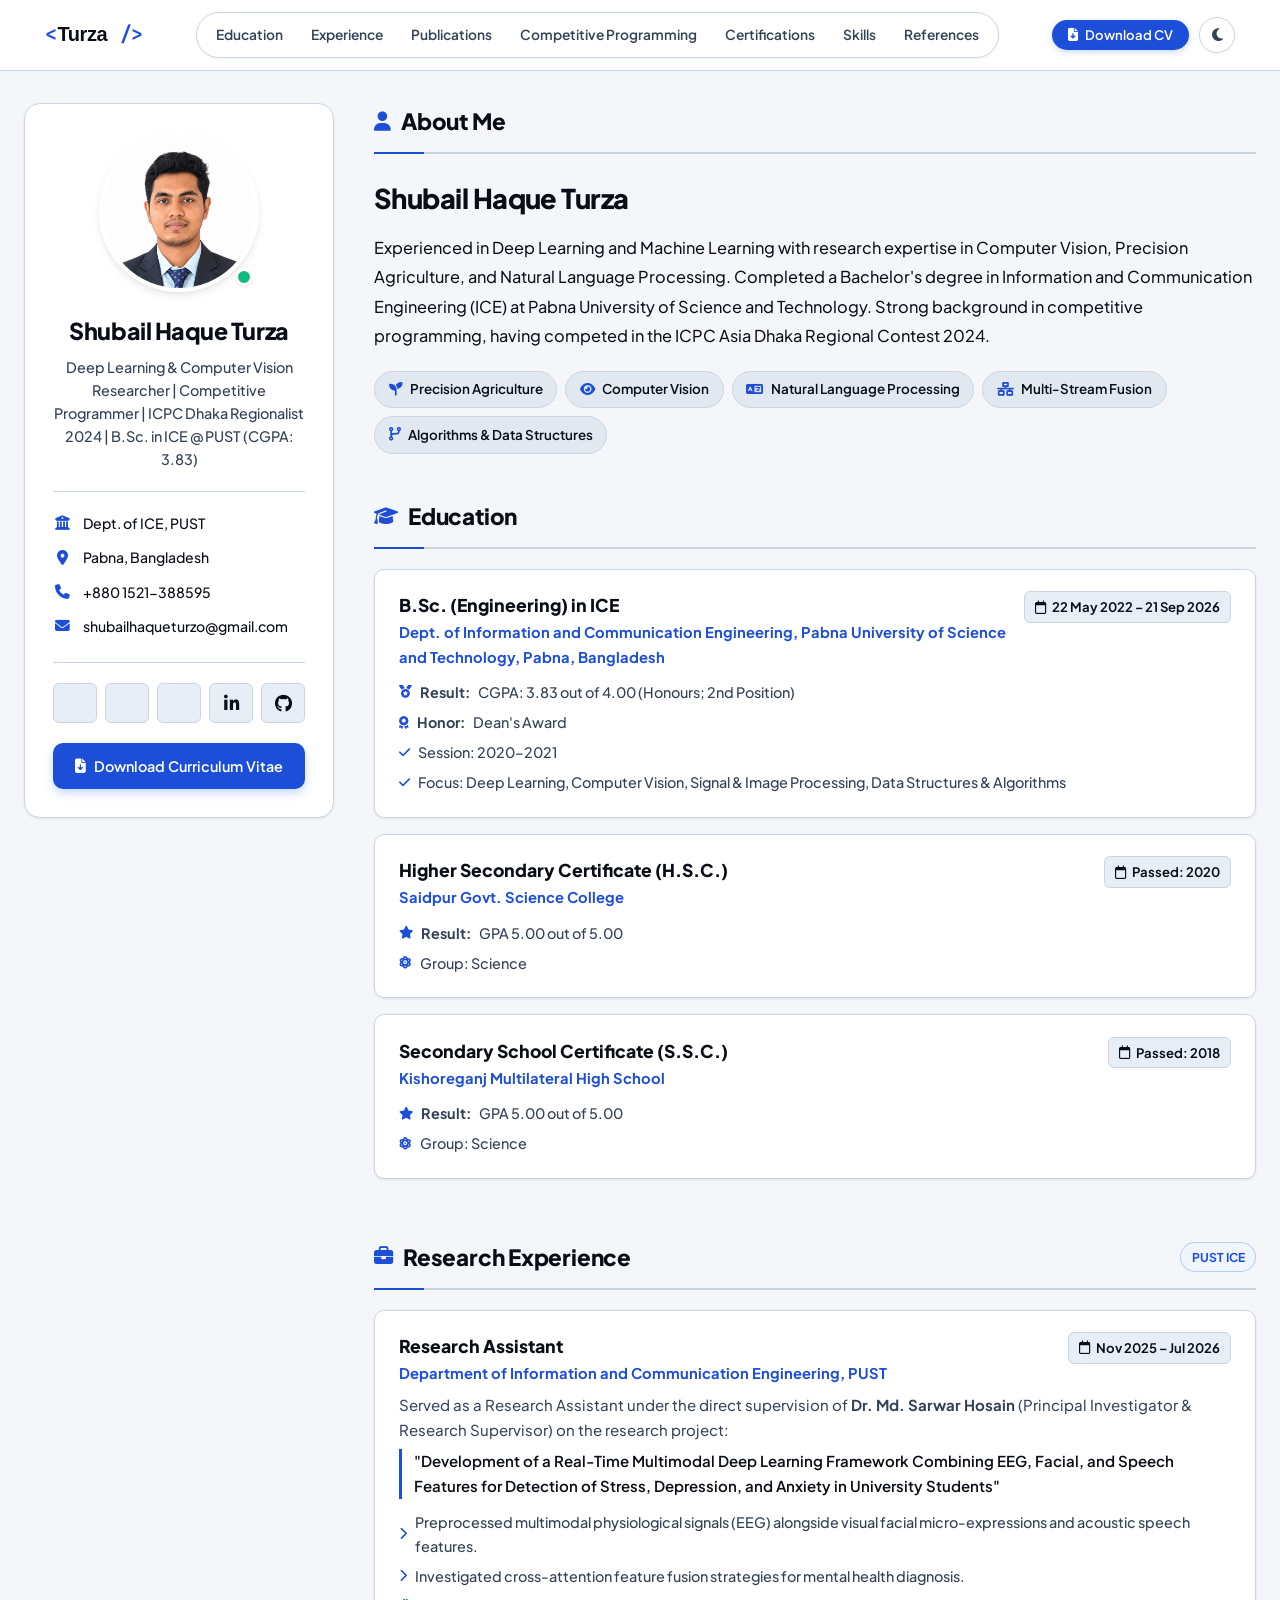
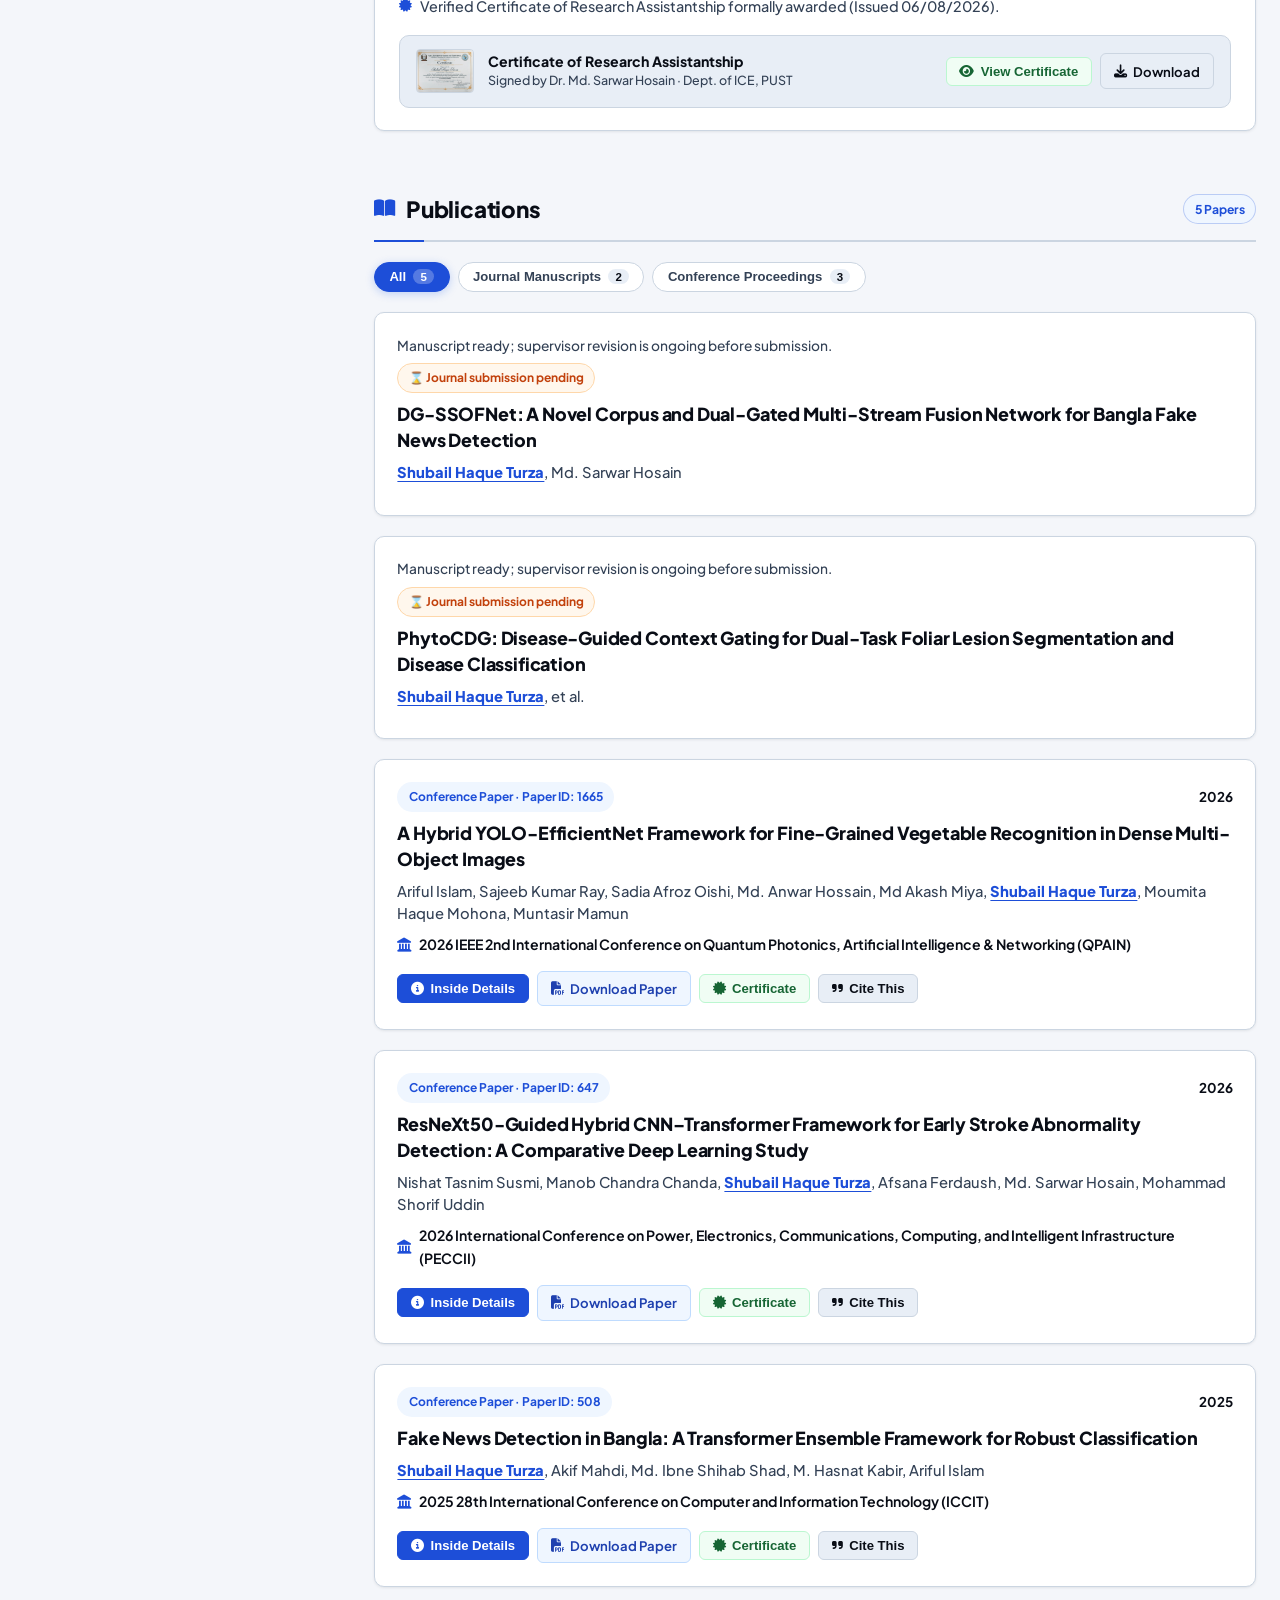
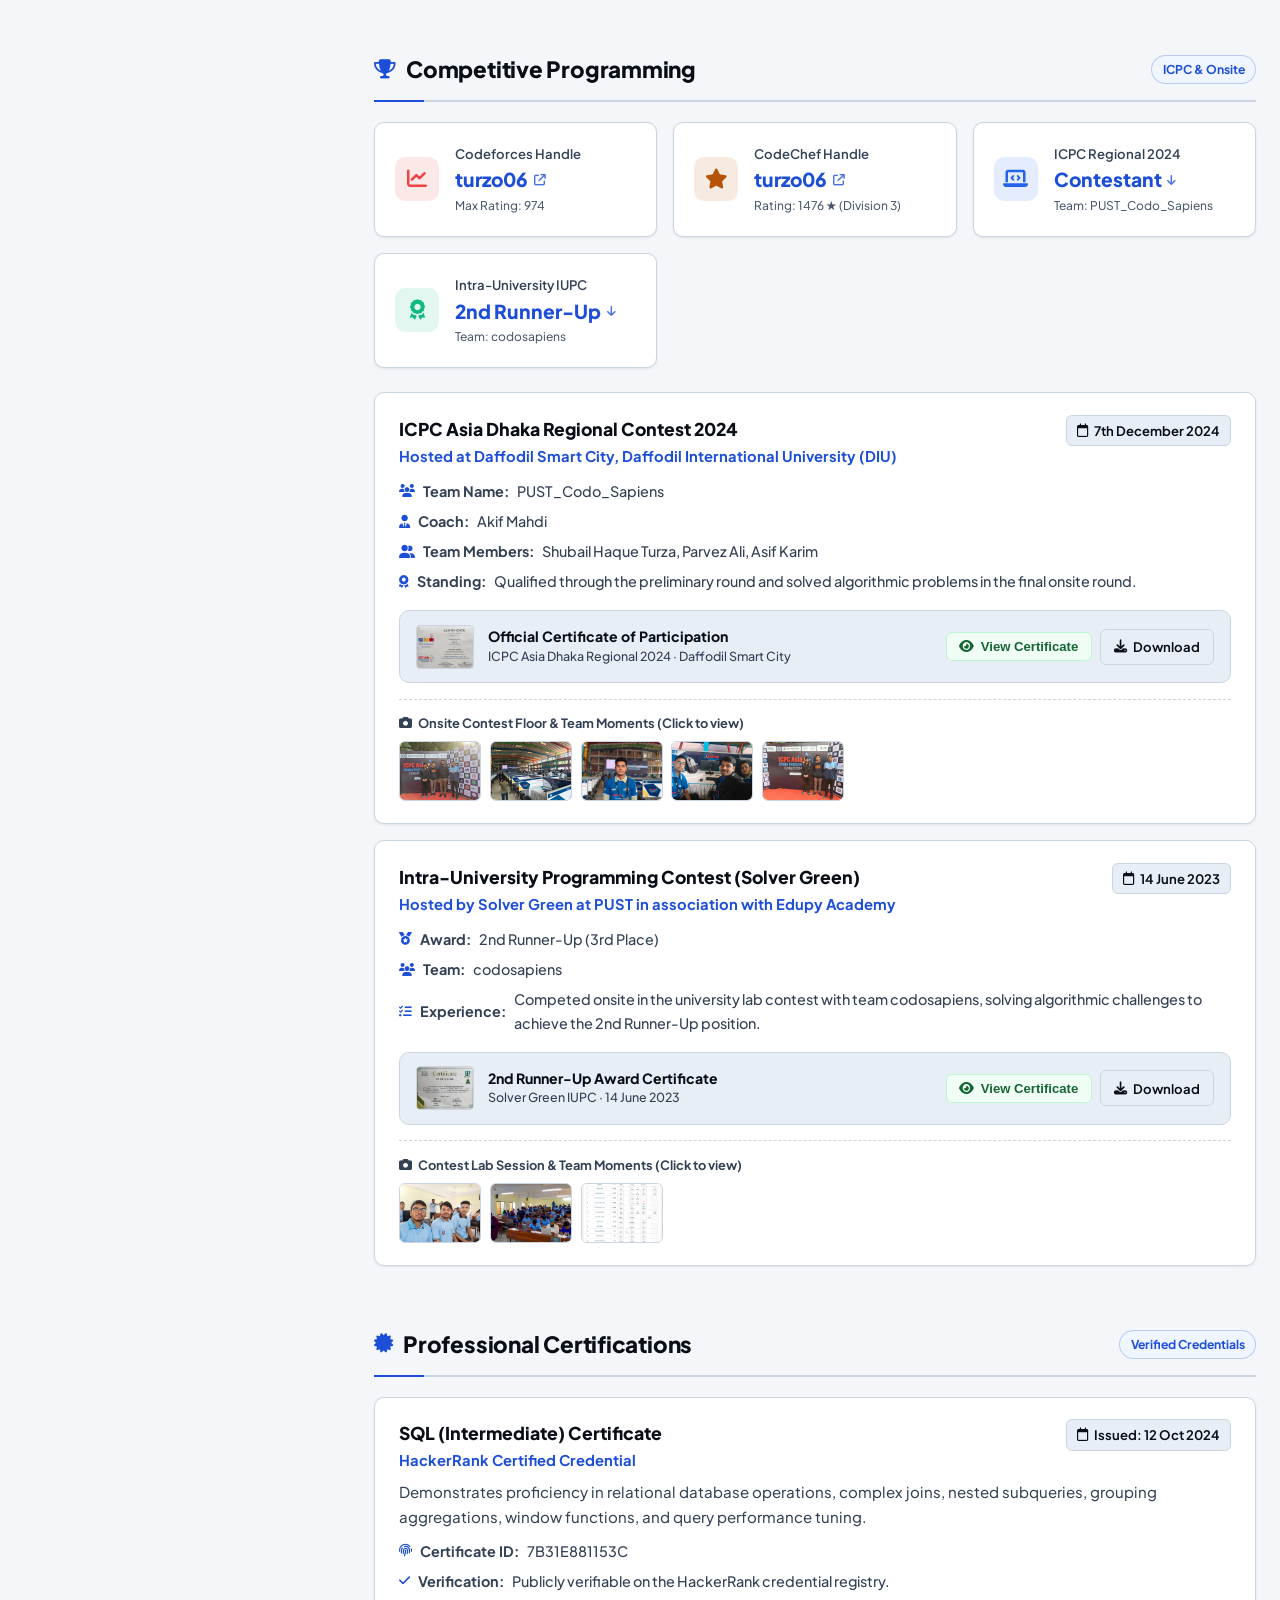
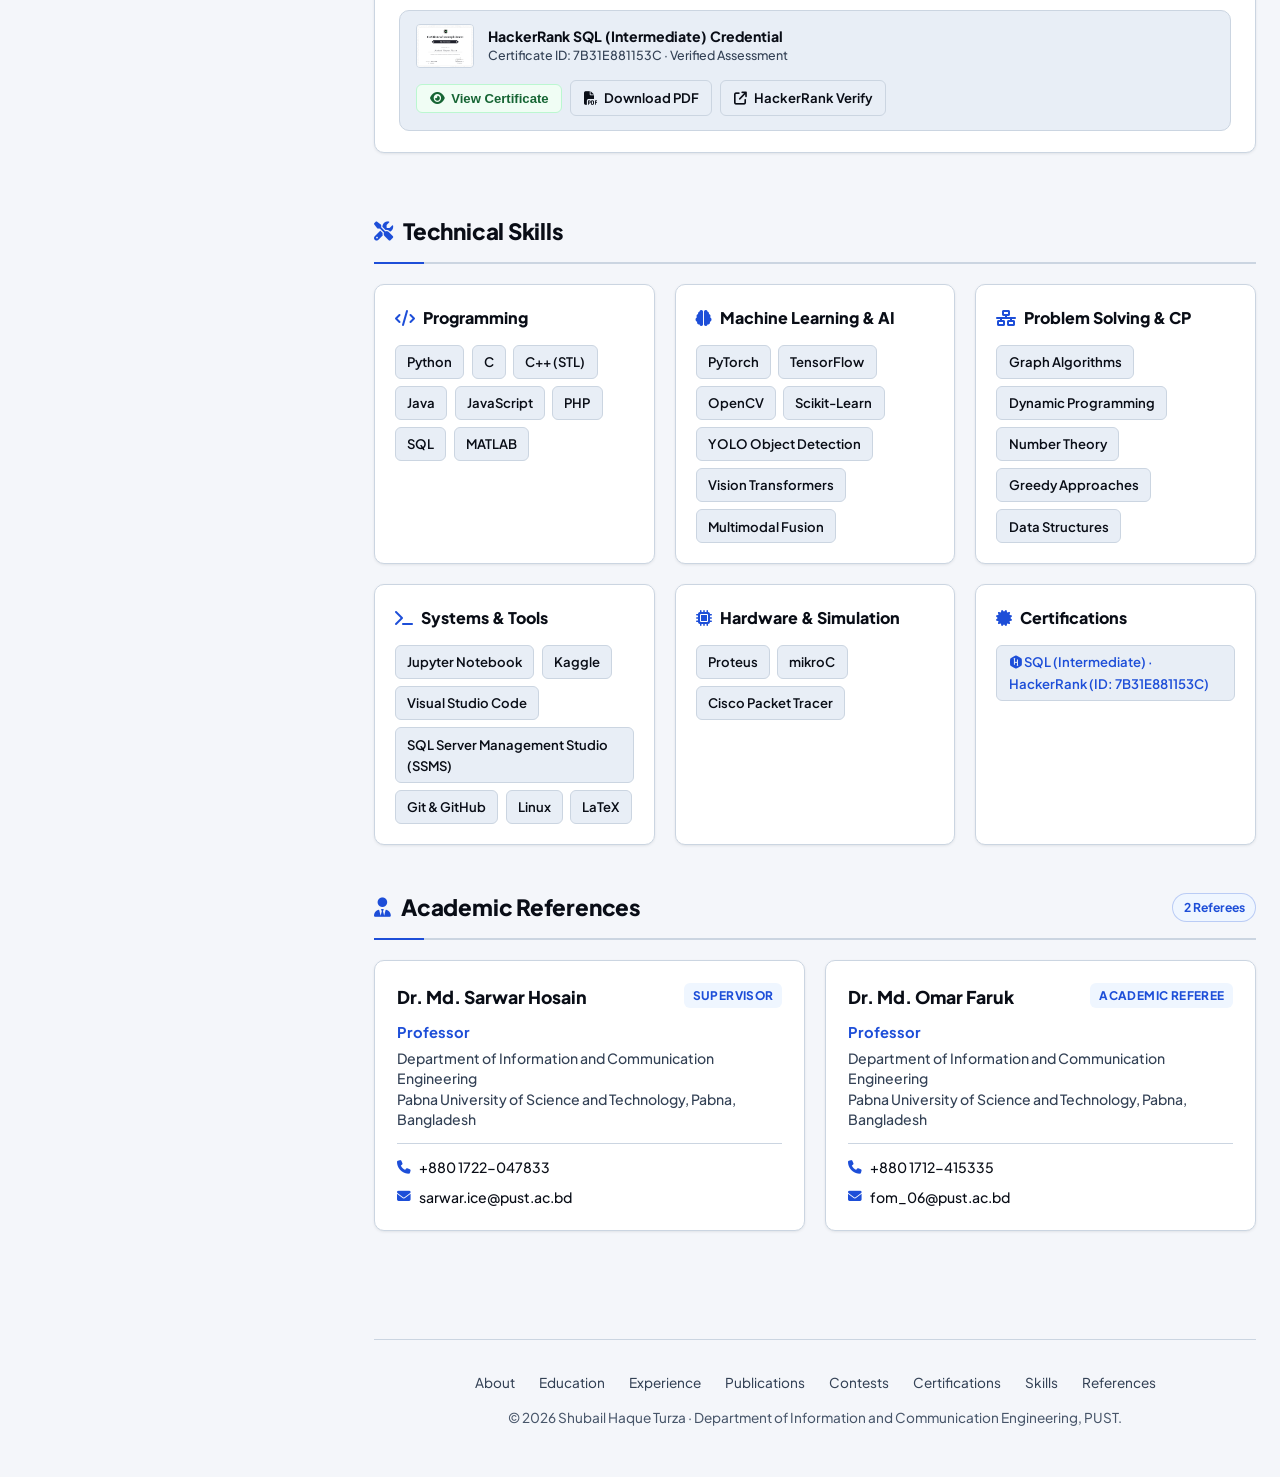
==== index.html @ 5b1ef30d "Rearrange social icons: research first, LinkedIn, GitHub; remove programming and paper plane icons" ====
<!DOCTYPE html>
<html lang="en">
<head>
  <meta charset="UTF-8" />
  <meta name="viewport" content="width=device-width, initial-scale=1.0" />
  <title>Shubail Haque Turza | Academic & Competitive Programming Portfolio</title>
  <meta name="description" content="Academic portfolio and competitive programming profile of Shubail Haque Turza, Undergraduate Researcher at Pabna University of Science and Technology (PUST)." />
  <meta name="author" content="Shubail Haque Turza" />

  <!-- Open Graph -->
  <meta property="og:title" content="Shubail Haque Turza | Academic Portfolio" />
  <meta property="og:description" content="Undergraduate Researcher & Competitive Programmer at Pabna University of Science and Technology (PUST)." />
  <meta property="og:image" content="profile_avatar.png" />
  <meta property="og:type" content="website" />

  <!-- Cache Control -->
  <meta http-equiv="Cache-Control" content="no-cache, no-store, must-revalidate" />
  <meta http-equiv="Pragma" content="no-cache" />
  <meta http-equiv="Expires" content="0" />

  <!-- Icons & Fonts -->
  <link rel="stylesheet" href="https://cdnjs.cloudflare.com/ajax/libs/font-awesome/6.5.2/css/all.min.css" />
  <link rel="stylesheet" href="https://cdn.jsdelivr.net/gh/jpswalsh/academicons@1/css/academicons.min.css" />
  <link rel="stylesheet" href="assets/css/style.css?v=3.2" />
</head>
<body>

  <!-- Top Navigation -->
  <header class="top-nav">
    <div class="top-nav-inner">
      <a href="#about" class="brand-link" aria-label="Shubail Haque Turza">
        <span class="brand-bracket">&lt;</span><span class="brand-name">Turza</span><span class="brand-bracket">&nbsp;/&gt;</span>
      </a>

      <nav class="nav-center">
        <ul class="nav-links" id="nav-links">
          <li><a href="#education" class="nav-link">Education</a></li>
          <li><a href="#experience" class="nav-link">Experience</a></li>
          <li><a href="#publications" class="nav-link">Publications</a></li>
          <li><a href="#contests" class="nav-link">Competitive Programming</a></li>
          <li><a href="#certifications" class="nav-link">Certifications</a></li>
          <li><a href="#skills" class="nav-link">Skills</a></li>
          <li><a href="#references" class="nav-link">References</a></li>
        </ul>
      </nav>

      <div class="nav-actions">
        <a href="CV_Shubail_Haque_Turza.pdf" download="CV_Shubail_Haque_Turza.pdf" target="_blank" class="nav-cv-btn" title="Download CV (PDF)">
          <i class="fa-solid fa-file-arrow-down"></i>
          <span>Download CV</span>
        </a>
        <button class="theme-toggle-btn" id="theme-toggle-btn" aria-label="Toggle Theme">
          <i class="fa-solid fa-moon" id="theme-icon"></i>
        </button>
        <button class="mobile-menu-btn" id="mobile-menu-btn" aria-label="Toggle Menu">
          <i class="fa-solid fa-bars"></i>
        </button>
      </div>
    </div>
  </header>

  <div class="app-container">
    <div class="main-layout">

      <!-- Left Sidebar (Sticky Profile) -->
      <aside class="sidebar">
        <div class="profile-card">
          <div class="avatar-wrapper">
            <img src="profile_avatar.png" alt="Shubail Haque Turza" class="profile-avatar" />
            <span class="status-badge" title="Open to Research Collaborations"></span>
          </div>

          <h1 class="author-name">Shubail Haque Turza</h1>
          <p class="author-bio">
            Deep Learning & Computer Vision Researcher | Competitive Programmer | ICPC Dhaka Regionalist 2024 | B.Sc. in ICE @ PUST (CGPA: 3.83)
          </p>

          <ul class="sidebar-info-list">
            <li class="sidebar-info-item">
              <i class="fa-solid fa-building-columns"></i>
              <span>Dept. of ICE, PUST</span>
            </li>
            <li class="sidebar-info-item">
              <i class="fa-solid fa-location-dot"></i>
              <span>Pabna, Bangladesh</span>
            </li>
            <li class="sidebar-info-item">
              <i class="fa-solid fa-phone"></i>
              <a href="tel:+8801521388595">+880 1521-388595</a>
            </li>
            <li class="sidebar-info-item">
              <i class="fa-solid fa-envelope"></i>
              <a href="mailto:shubailhaqueturzo@gmail.com">shubailhaqueturzo@gmail.com</a>
            </li>
          </ul>

          <!-- Social / Academic Links -->
          <div class="social-links-grid">
            <a href="https://scholar.google.com/citations?user=ymrPZNgAAAAJ&hl=en" target="_blank" rel="noopener noreferrer" class="social-btn" title="Google Scholar" aria-label="Google Scholar">
              <i class="ai ai-google-scholar"></i>
            </a>
            <a href="https://orcid.org/0009-0000-7145-9378" target="_blank" rel="noopener noreferrer" class="social-btn" title="ORCID" aria-label="ORCID">
              <i class="ai ai-orcid"></i>
            </a>
            <a href="https://www.semanticscholar.org/author/Shubail-Haque-Turza/2433143320" target="_blank" rel="noopener noreferrer" class="social-btn" title="Semantic Scholar" aria-label="Semantic Scholar">
              <i class="ai ai-semantic-scholar"></i>
            </a>
            <a href="https://bd.linkedin.com/in/turzo06" target="_blank" rel="noopener noreferrer" class="social-btn" title="LinkedIn" aria-label="LinkedIn">
              <i class="fa-brands fa-linkedin-in"></i>
            </a>
            <a href="https://github.com/turzo06" target="_blank" rel="noopener noreferrer" class="social-btn" title="GitHub" aria-label="GitHub">
              <i class="fa-brands fa-github"></i>
            </a>
          </div>

          <a href="CV_Shubail_Haque_Turza.pdf" download="CV_Shubail_Haque_Turza.pdf" target="_blank" class="cv-download-btn">
            <i class="fa-solid fa-file-arrow-down"></i>
            Download Curriculum Vitae
          </a>
        </div>
      </aside>

      <!-- Right Main Content -->
      <main class="content-area">

        <!-- Biography / About -->
        <section id="about" class="content-section">
          <div class="section-header">
            <h2 class="section-title">
              <i class="fa-solid fa-user"></i> About Me
            </h2>
          </div>

          <div class="about-text">
            <h3 class="about-name">Shubail Haque Turza</h3>
            <p>
              Experienced in Deep Learning and Machine Learning with research expertise in Computer Vision, Precision Agriculture, and Natural Language Processing. Completed a Bachelor's degree in Information and Communication Engineering (ICE) at Pabna University of Science and Technology. Strong background in competitive programming, having competed in the ICPC Asia Dhaka Regional Contest 2024.
            </p>
          </div>

          <div class="interest-tags">
            <span class="interest-tag"><i class="fa-solid fa-seedling"></i> Precision Agriculture</span>
            <span class="interest-tag"><i class="fa-solid fa-eye"></i> Computer Vision</span>
            <span class="interest-tag"><i class="fa-solid fa-language"></i> Natural Language Processing</span>
            <span class="interest-tag"><i class="fa-solid fa-network-wired"></i> Multi-Stream Fusion</span>
            <span class="interest-tag"><i class="fa-solid fa-code-branch"></i> Algorithms & Data Structures</span>
          </div>
        </section>

        <!-- Education -->
        <section id="education" class="content-section">
          <div class="section-header">
            <h2 class="section-title">
              <i class="fa-solid fa-graduation-cap"></i> Education
            </h2>
          </div>

          <div class="timeline-card">
            <div class="timeline-header">
              <div>
                <h3 class="timeline-title">B.Sc. (Engineering) in ICE</h3>
                <div class="timeline-subtitle">Dept. of Information and Communication Engineering, Pabna University of Science and Technology, Pabna, Bangladesh</div>
              </div>
              <span class="timeline-date"><i class="fa-regular fa-calendar"></i> 22 May 2022 – 21 Sep 2026</span>
            </div>
            <ul class="timeline-meta-list">
              <li><i class="fa-solid fa-medal"></i> <strong>Result:</strong> CGPA: 3.83 out of 4.00 (Honours; 2nd Position)</li>
              <li><i class="fa-solid fa-award"></i> <strong>Honor:</strong> Dean's Award</li>
              <li><i class="fa-solid fa-check"></i> Session: 2020–2021</li>
              <li><i class="fa-solid fa-check"></i> Focus: Deep Learning, Computer Vision, Signal & Image Processing, Data Structures & Algorithms</li>
            </ul>
          </div>

          <div class="timeline-card">
            <div class="timeline-header">
              <div>
                <h3 class="timeline-title">Higher Secondary Certificate (H.S.C.)</h3>
                <div class="timeline-subtitle">Saidpur Govt. Science College</div>
              </div>
              <span class="timeline-date"><i class="fa-regular fa-calendar"></i> Passed: 2020</span>
            </div>
            <ul class="timeline-meta-list">
              <li><i class="fa-solid fa-star"></i> <strong>Result:</strong> GPA 5.00 out of 5.00</li>
              <li><i class="fa-solid fa-atom"></i> Group: Science</li>
            </ul>
          </div>

          <div class="timeline-card">
            <div class="timeline-header">
              <div>
                <h3 class="timeline-title">Secondary School Certificate (S.S.C.)</h3>
                <div class="timeline-subtitle">Kishoreganj Multilateral High School</div>
              </div>
              <span class="timeline-date"><i class="fa-regular fa-calendar"></i> Passed: 2018</span>
            </div>
            <ul class="timeline-meta-list">
              <li><i class="fa-solid fa-star"></i> <strong>Result:</strong> GPA 5.00 out of 5.00</li>
              <li><i class="fa-solid fa-atom"></i> Group: Science</li>
            </ul>
          </div>
        </section>

        <!-- Research Experience -->
        <section id="experience" class="content-section">
          <div class="section-header">
            <h2 class="section-title">
              <i class="fa-solid fa-briefcase"></i> Research Experience
            </h2>
            <span class="section-badge">PUST ICE</span>
          </div>

          <div class="timeline-card">
            <div class="timeline-header">
              <div>
                <h3 class="timeline-title">Research Assistant</h3>
                <div class="timeline-subtitle">Department of Information and Communication Engineering, PUST</div>
              </div>
              <span class="timeline-date"><i class="fa-regular fa-calendar"></i> Nov 2025 – Jul 2026</span>
            </div>
            <p class="timeline-desc">
              Served as a Research Assistant under the direct supervision of <strong>Dr. Md. Sarwar Hosain</strong> (Principal Investigator & Research Supervisor) on the research project:
            </p>
            <p style="font-weight: 600; color: var(--text-main); margin-top: 0.4rem; padding-left: 0.75rem; border-left: 3px solid var(--accent);">
              "Development of a Real-Time Multimodal Deep Learning Framework Combining EEG, Facial, and Speech Features for Detection of Stress, Depression, and Anxiety in University Students"
            </p>
            <ul class="timeline-meta-list" style="margin-top: 0.75rem;">
              <li><i class="fa-solid fa-chevron-right"></i> Preprocessed multimodal physiological signals (EEG) alongside visual facial micro-expressions and acoustic speech features.</li>
              <li><i class="fa-solid fa-chevron-right"></i> Investigated cross-attention feature fusion strategies for mental health diagnosis.</li>
              <li><i class="fa-solid fa-certificate"></i> Verified Certificate of Research Assistantship formally awarded (Issued 06/08/2026).</li>
            </ul>

            <!-- Embedded Evidence Card -->
            <div class="card-evidence-box">
              <div class="card-evidence-info">
                <img src="Research Assistant.jpg" alt="Research Assistant Certificate" class="card-evidence-thumb" data-img="Research Assistant.jpg" data-caption="Certificate of Research Assistantship - Awarded by Dr. Md. Sarwar Hosain, Dept. of ICE, PUST (Issued 06/08/2026)" />
                <div>
                  <div class="card-evidence-title">Certificate of Research Assistantship</div>
                  <div class="card-evidence-subtitle">Signed by Dr. Md. Sarwar Hosain · Dept. of ICE, PUST</div>
                </div>
              </div>
              <div class="card-evidence-actions">
                <button class="pub-btn cert-btn" data-img="Research Assistant.jpg" data-caption="Certificate of Research Assistantship - Awarded by Dr. Md. Sarwar Hosain, Dept. of ICE, PUST (Issued 06/08/2026)">
                  <i class="fa-solid fa-eye"></i> View Certificate
                </button>
                <a href="Research Assistant.jpg" download="Research_Assistant_Certificate_PUST.jpg" class="pub-btn">
                  <i class="fa-solid fa-download"></i> Download
                </a>
              </div>
            </div>
          </div>
        </section>

        <!-- Publications -->
        <section id="publications" class="content-section">
          <div class="section-header">
            <h2 class="section-title">
              <i class="fa-solid fa-book-open"></i> Publications
            </h2>
            <span class="section-badge">5 Papers</span>
          </div>

          <!-- Modular Category Filter Tabs -->
          <div class="pub-filter-container">
            <button class="pub-filter-btn active" data-filter="all">
              All <span class="pub-filter-count">5</span>
            </button>
            <button class="pub-filter-btn" data-filter="journal">
              Journal Manuscripts <span class="pub-filter-count">2</span>
            </button>
            <button class="pub-filter-btn" data-filter="conference">
              Conference Proceedings <span class="pub-filter-count">3</span>
            </button>
          </div>

          <!-- Publication 1: Journal Manuscript (DG-SSOFNet) -->
          <div class="pub-card" data-category="journal">
            <div class="pub-status-note">Manuscript ready; supervisor revision is ongoing before submission.</div>
            <div class="pub-top">
              <span class="pub-badge pending-badge">⌛ Journal submission pending</span>
            </div>
            <h3 class="pub-title">
              DG-SSOFNet: A Novel Corpus and Dual-Gated Multi-Stream Fusion Network for Bangla Fake News Detection
            </h3>
            <div class="pub-authors">
              <span class="highlight-author">Shubail Haque Turza</span>, Md. Sarwar Hosain
            </div>
          </div>

          <!-- Publication 2: Journal Manuscript (PhytoCDG) -->
          <div class="pub-card" data-category="journal">
            <div class="pub-status-note">Manuscript ready; supervisor revision is ongoing before submission.</div>
            <div class="pub-top">
              <span class="pub-badge pending-badge">⌛ Journal submission pending</span>
            </div>
            <h3 class="pub-title">
              PhytoCDG: Disease-Guided Context Gating for Dual-Task Foliar Lesion Segmentation and Disease Classification
            </h3>
            <div class="pub-authors">
              <span class="highlight-author">Shubail Haque Turza</span>, et al.
            </div>
          </div>

          <!-- Publication 3: QPAIN 2026 -->
          <div class="pub-card" data-category="conference" data-paper="qpain">
            <div class="pub-top">
              <span class="pub-badge">Conference Paper · Paper ID: 1665</span>
              <span class="pub-year">2026</span>
            </div>
            <h3 class="pub-title">
              A Hybrid YOLO-EfficientNet Framework for Fine-Grained Vegetable Recognition in Dense Multi-Object Images
            </h3>
            <div class="pub-authors">
              Ariful Islam, Sajeeb Kumar Ray, Sadia Afroz Oishi, Md. Anwar Hossain, Md Akash Miya, <span class="highlight-author">Shubail Haque Turza</span>, Moumita Haque Mohona, Muntasir Mamun
            </div>
            <div class="pub-venue">
              <i class="fa-solid fa-landmark"></i>
              2026 IEEE 2nd International Conference on Quantum Photonics, Artificial Intelligence & Networking (QPAIN)
            </div>
            <div class="pub-actions">
              <button class="pub-btn primary btn-open-paper-modal" data-paper="qpain">
                <i class="fa-solid fa-circle-info"></i> Inside Details
              </button>
              <a href="https://doi.org/10.1109/QPAIN69676.2026.11545784" target="_blank" rel="noopener noreferrer" class="pub-btn download-btn">
                <i class="fa-solid fa-file-pdf"></i> Download Paper
              </a>
              <button class="pub-btn cert-btn" data-img="assets/certificates/qpain_certificate.jpeg" data-caption="IEEE QPAIN 2026 Certificate of Presentation - Paper ID: 1665">
                <i class="fa-solid fa-certificate"></i> Certificate
              </button>
              <button class="pub-btn btn-open-paper-modal" data-paper="qpain" data-focus="cite">
                <i class="fa-solid fa-quote-right"></i> Cite This
              </button>
            </div>
          </div>

          <!-- Publication 4: PECCII 2026 -->
          <div class="pub-card" data-category="conference" data-paper="peccii">
            <div class="pub-top">
              <span class="pub-badge">Conference Paper · Paper ID: 647</span>
              <span class="pub-year">2026</span>
            </div>
            <h3 class="pub-title">
              ResNeXt50-Guided Hybrid CNN–Transformer Framework for Early Stroke Abnormality Detection: A Comparative Deep Learning Study
            </h3>
            <div class="pub-authors">
              Nishat Tasnim Susmi, Manob Chandra Chanda, <span class="highlight-author">Shubail Haque Turza</span>, Afsana Ferdaush, Md. Sarwar Hosain, Mohammad Shorif Uddin
            </div>
            <div class="pub-venue">
              <i class="fa-solid fa-landmark"></i>
              2026 International Conference on Power, Electronics, Communications, Computing, and Intelligent Infrastructure (PECCII)
            </div>
            <div class="pub-actions">
              <button class="pub-btn primary btn-open-paper-modal" data-paper="peccii">
                <i class="fa-solid fa-circle-info"></i> Inside Details
              </button>
              <a href="https://doi.org/10.1109/PECCII70991.2026.11661850" target="_blank" rel="noopener noreferrer" class="pub-btn download-btn">
                <i class="fa-solid fa-file-pdf"></i> Download Paper
              </a>
              <button class="pub-btn cert-btn" data-img="assets/certificates/peccii_647_certificate.jpeg" data-caption="PECCII 2026 Certificate of Presentation - Paper ID: 647">
                <i class="fa-solid fa-certificate"></i> Certificate
              </button>
              <button class="pub-btn btn-open-paper-modal" data-paper="peccii" data-focus="cite">
                <i class="fa-solid fa-quote-right"></i> Cite This
              </button>
            </div>
          </div>

          <!-- Publication 5: ICCIT 2025 -->
          <div class="pub-card" data-category="conference" data-paper="iccit">
            <div class="pub-top">
              <span class="pub-badge">Conference Paper · Paper ID: 508</span>
              <span class="pub-year">2025</span>
            </div>
            <h3 class="pub-title">
              Fake News Detection in Bangla: A Transformer Ensemble Framework for Robust Classification
            </h3>
            <div class="pub-authors">
              <span class="highlight-author">Shubail Haque Turza</span>, Akif Mahdi, Md. Ibne Shihab Shad, M. Hasnat Kabir, Ariful Islam
            </div>
            <div class="pub-venue">
              <i class="fa-solid fa-landmark"></i>
              2025 28th International Conference on Computer and Information Technology (ICCIT)
            </div>
            <div class="pub-actions">
              <button class="pub-btn primary btn-open-paper-modal" data-paper="iccit">
                <i class="fa-solid fa-circle-info"></i> Inside Details
              </button>
              <a href="https://doi.org/10.1109/ICCIT68739.2025.11491228" target="_blank" rel="noopener noreferrer" class="pub-btn download-btn">
                <i class="fa-solid fa-file-pdf"></i> Download Paper
              </a>
              <button class="pub-btn cert-btn" data-img="assets/certificates/iccit_508_certificate.png" data-caption="IEEE ICCIT 2025 Certificate of Appreciation - Paper ID: 508">
                <i class="fa-solid fa-certificate"></i> Certificate
              </button>
              <button class="pub-btn btn-open-paper-modal" data-paper="iccit" data-focus="cite">
                <i class="fa-solid fa-quote-right"></i> Cite This
              </button>
            </div>
          </div>
        </section>

        <!-- Competitive Programming -->
        <section id="contests" class="content-section">
          <div class="section-header">
            <h2 class="section-title">
              <i class="fa-solid fa-trophy"></i> Competitive Programming
            </h2>
            <span class="section-badge">ICPC & Onsite</span>
          </div>

          <!-- Stats Grid -->
          <div class="cp-stats-grid">
            <div class="cp-stat-card">
              <div class="cp-stat-icon cf"><i class="fa-solid fa-chart-line"></i></div>
              <div>
                <div class="cp-stat-label">Codeforces Handle</div>
                <div class="cp-stat-value">
                  <a href="https://codeforces.com/profile/turzo06" target="_blank" rel="noopener noreferrer" title="View Codeforces Profile: turzo06">
                    turzo06 <i class="fa-solid fa-arrow-up-right-from-square"></i>
                  </a>
                </div>
                <div class="cp-stat-sub">Max Rating: 974</div>
              </div>
            </div>

            <div class="cp-stat-card">
              <div class="cp-stat-icon cc"><i class="fa-solid fa-star"></i></div>
              <div>
                <div class="cp-stat-label">CodeChef Handle</div>
                <div class="cp-stat-value">
                  <a href="https://www.codechef.com/users/turzo06" target="_blank" rel="noopener noreferrer" title="View CodeChef Profile: turzo06">
                    turzo06 <i class="fa-solid fa-arrow-up-right-from-square"></i>
                  </a>
                </div>
                <div class="cp-stat-sub">Rating: 1476 ★ (Division 3)</div>
              </div>
            </div>

            <div class="cp-stat-card">
              <div class="cp-stat-icon icpc"><i class="fa-solid fa-laptop-code"></i></div>
              <div>
                <div class="cp-stat-label">ICPC Regional 2024</div>
                <div class="cp-stat-value">
                  <a href="#icpc-contest-card" title="View ICPC Regional 2024 Details & Certificate">
                    Contestant <i class="fa-solid fa-arrow-down" style="font-size: 0.72rem;"></i>
                  </a>
                </div>
                <div class="cp-stat-sub">Team: PUST_Codo_Sapiens</div>
              </div>
            </div>

            <div class="cp-stat-card">
              <div class="cp-stat-icon loj"><i class="fa-solid fa-award"></i></div>
              <div>
                <div class="cp-stat-label">Intra-University IUPC</div>
                <div class="cp-stat-value">
                  <a href="#solver-green-card" title="View Solver Green IUPC Details & Certificate">
                    2nd Runner-Up <i class="fa-solid fa-arrow-down" style="font-size: 0.72rem;"></i>
                  </a>
                </div>
                <div class="cp-stat-sub">Team: codosapiens</div>
              </div>
            </div>
          </div>

          <!-- Contest 1: ICPC Regional Card -->
          <div class="timeline-card" id="icpc-contest-card">
            <div class="timeline-header">
              <div>
                <h3 class="timeline-title">ICPC Asia Dhaka Regional Contest 2024</h3>
                <div class="timeline-subtitle">Hosted at Daffodil Smart City, Daffodil International University (DIU)</div>
              </div>
              <span class="timeline-date"><i class="fa-regular fa-calendar"></i> 7th December 2024</span>
            </div>
            <ul class="timeline-meta-list">
              <li><i class="fa-solid fa-users"></i> <strong>Team Name:</strong> PUST_Codo_Sapiens</li>
              <li><i class="fa-solid fa-user-tie"></i> <strong>Coach:</strong> Akif Mahdi</li>
              <li><i class="fa-solid fa-user-group"></i> <strong>Team Members:</strong> Shubail Haque Turza, Parvez Ali, Asif Karim</li>
              <li><i class="fa-solid fa-award"></i> <strong>Standing:</strong> Qualified through the preliminary round and solved algorithmic problems in the final onsite round.</li>
            </ul>

            <!-- In-Card Evidence Box -->
            <div class="card-evidence-box">
              <div class="card-evidence-info">
                <img src="ICPC/photo_2026-10-03_21-26-07.jpg" alt="ICPC Certificate" class="card-evidence-thumb" data-img="ICPC/photo_2026-10-03_21-26-07.jpg" data-caption="Official Certificate of Participation - ICPC Asia Dhaka Regional Contest 2024 (Team: PUST_Codo_Sapiens)" />
                <div>
                  <div class="card-evidence-title">Official Certificate of Participation</div>
                  <div class="card-evidence-subtitle">ICPC Asia Dhaka Regional 2024 · Daffodil Smart City</div>
                </div>
              </div>
              <div class="card-evidence-actions">
                <button class="pub-btn cert-btn" data-img="ICPC/photo_2026-10-03_21-26-07.jpg" data-caption="Official Certificate of Participation - ICPC Asia Dhaka Regional Contest 2024 (Team: PUST_Codo_Sapiens)">
                  <i class="fa-solid fa-eye"></i> View Certificate
                </button>
                <a href="ICPC/photo_2026-10-03_21-26-07.jpg" download="ICPC_2024_Certificate_Turza.jpg" class="pub-btn">
                  <i class="fa-solid fa-download"></i> Download
                </a>
              </div>
            </div>

            <!-- Embedded Photo Strip -->
            <div class="contest-photo-strip-wrap">
              <div class="contest-strip-label"><i class="fa-solid fa-camera"></i> Onsite Contest Floor & Team Moments (Click to view)</div>
              <div class="contest-photo-strip" data-gallery="icpc-moments">
                <img src="ICPC/with Coach Akif Mahdi Sir.jpg" alt="Team with Coach Akif Mahdi" class="contest-strip-thumb" data-img="ICPC/with Coach Akif Mahdi Sir.jpg" data-caption="PUST_Codo_Sapiens with Coach Akif Mahdi at ICPC Asia Dhaka Regional 2024" data-gallery="icpc-moments" />
                <img src="ICPC/Daffodil University Contest.jpg" alt="ICPC Contest Floor" class="contest-strip-thumb" data-img="ICPC/Daffodil University Contest.jpg" data-caption="Contest Arena Floor at Daffodil Smart City, ICPC Asia Dhaka Regional 2024" data-gallery="icpc-moments" />
                <img src="ICPC/photo_2026-10-03_21-26-06.jpg" alt="Contest Floor Portrait" class="contest-strip-thumb" data-img="ICPC/photo_2026-10-03_21-26-06.jpg" data-caption="Shubail Haque Turza at the ICPC Asia Dhaka Regional Contest Arena" data-gallery="icpc-moments" />
                <img src="ICPC/after contest.jpg" alt="Team Workstation" class="contest-strip-thumb" data-img="ICPC/after contest.jpg" data-caption="PUST_Codo_Sapiens at their official workstation booth after solving problems" data-gallery="icpc-moments" />
                <img src="ICPC/photo_2026-10-03_21-25-53.jpg" alt="ICPC Team Backdrop" class="contest-strip-thumb" data-img="ICPC/photo_2026-10-03_21-25-53.jpg" data-caption="PUST_Codo_Sapiens team members standing at the official ICPC 2024 backdrop" data-gallery="icpc-moments" />
              </div>
            </div>
          </div>

          <!-- Contest 2: Solver Green IUPC Card -->
          <div class="timeline-card" id="solver-green-card">
            <div class="timeline-header">
              <div>
                <h3 class="timeline-title">Intra-University Programming Contest (Solver Green)</h3>
                <div class="timeline-subtitle">Hosted by Solver Green at PUST in association with Edupy Academy</div>
              </div>
              <span class="timeline-date"><i class="fa-regular fa-calendar"></i> 14 June 2023</span>
            </div>
            <ul class="timeline-meta-list">
              <li><i class="fa-solid fa-medal"></i> <strong>Award:</strong> 2nd Runner-Up (3rd Place)</li>
              <li><i class="fa-solid fa-users"></i> <strong>Team:</strong> codosapiens</li>
              <li><i class="fa-solid fa-list-check"></i> <strong>Experience:</strong> Competed onsite in the university lab contest with team codosapiens, solving algorithmic challenges to achieve the 2nd Runner-Up position.</li>
            </ul>

            <!-- In-Card Evidence Box -->
            <div class="card-evidence-box">
              <div class="card-evidence-info">
                <img src="Solver Green Contest/Certificate_contest.png" alt="Solver Green Contest Certificate" class="card-evidence-thumb" data-img="Solver Green Contest/Certificate_contest.png" data-caption="2nd Runner-Up Award Certificate - Intra-University Programming Contest by Solver Green & Edupy Academy (Team: codosapiens)" />
                <div>
                  <div class="card-evidence-title">2nd Runner-Up Award Certificate</div>
                  <div class="card-evidence-subtitle">Solver Green IUPC · 14 June 2023</div>
                </div>
              </div>
              <div class="card-evidence-actions">
                <button class="pub-btn cert-btn" data-img="Solver Green Contest/Certificate_contest.png" data-caption="2nd Runner-Up Award Certificate - Intra-University Programming Contest by Solver Green & Edupy Academy (Team: codosapiens)">
                  <i class="fa-solid fa-eye"></i> View Certificate
                </button>
                <a href="Solver Green Contest/Certificate_contest.png" download="Solver_Green_Contest_Certificate.png" class="pub-btn">
                  <i class="fa-solid fa-download"></i> Download
                </a>
              </div>
            </div>

            <!-- Embedded Photo Strip -->
            <div class="contest-photo-strip-wrap">
              <div class="contest-strip-label"><i class="fa-solid fa-camera"></i> Contest Lab Session & Team Moments (Click to view)</div>
              <div class="contest-photo-strip" data-gallery="solver-green-moments">
                <img src="Solver Green Contest/photo_2026-10-03_21-47-18.jpg" alt="Solver Green Contest Lab" class="contest-strip-thumb" data-img="Solver Green Contest/photo_2026-10-03_21-47-18.jpg" data-caption="Team selfie in the lab during the Solver Green Intra-University Contest" data-gallery="solver-green-moments" />
                <img src="Solver Green Contest/photo_2026-10-03_21-47-18 (2).jpg" alt="Contest Workstation" class="contest-strip-thumb" data-img="Solver Green Contest/photo_2026-10-03_21-47-18 (2).jpg" data-caption="Contest lab workstation during the Solver Green IUPC" data-gallery="solver-green-moments" />
                <img src="Solver Green Contest/photo_2026-10-03_21-47-18 (3).jpg" alt="Award Session" class="contest-strip-thumb" data-img="Solver Green Contest/photo_2026-10-03_21-47-18 (3).jpg" data-caption="Contest session and award moment at Solver Green IUPC" data-gallery="solver-green-moments" />
              </div>
            </div>
          </div>
        </section>

        <!-- Professional Certifications -->
        <section id="certifications" class="content-section">
          <div class="section-header">
            <h2 class="section-title">
              <i class="fa-solid fa-certificate"></i> Professional Certifications
            </h2>
            <span class="section-badge">Verified Credentials</span>
          </div>

          <div class="timeline-card">
            <div class="timeline-header">
              <div>
                <h3 class="timeline-title">SQL (Intermediate) Certificate</h3>
                <div class="timeline-subtitle">HackerRank Certified Credential</div>
              </div>
              <span class="timeline-date"><i class="fa-regular fa-calendar"></i> Issued: 12 Oct 2024</span>
            </div>
            <p class="timeline-desc">
              Demonstrates proficiency in relational database operations, complex joins, nested subqueries, grouping aggregations, window functions, and query performance tuning.
            </p>
            <ul class="timeline-meta-list" style="margin-top: 0.6rem;">
              <li><i class="fa-solid fa-fingerprint"></i> <strong>Certificate ID:</strong> 7B31E881153C</li>
              <li><i class="fa-solid fa-check"></i> <strong>Verification:</strong> Publicly verifiable on the HackerRank credential registry.</li>
            </ul>

            <!-- In-Card Evidence Box -->
            <div class="card-evidence-box">
              <div class="card-evidence-info">
                <img src="sql_intermediate_certificate.png" alt="HackerRank SQL Intermediate Certificate" class="card-evidence-thumb" data-img="sql_intermediate_certificate.png" data-caption="HackerRank Certificate of Accomplishment - SQL (Intermediate), Earned on 12 Oct 2024 (Certificate ID: 7B31E881153C)" />
                <div>
                  <div class="card-evidence-title">HackerRank SQL (Intermediate) Credential</div>
                  <div class="card-evidence-subtitle">Certificate ID: 7B31E881153C · Verified Assessment</div>
                </div>
              </div>
              <div class="card-evidence-actions">
                <button class="pub-btn cert-btn" data-img="sql_intermediate_certificate.png" data-caption="HackerRank Certificate of Accomplishment - SQL (Intermediate), Earned on 12 Oct 2024 (Certificate ID: 7B31E881153C)">
                  <i class="fa-solid fa-eye"></i> View Certificate
                </button>
                <a href="assets/certificates/sql_intermediate_certificate.pdf" download="HackerRank_SQL_Intermediate_Certificate.pdf" class="pub-btn">
                  <i class="fa-solid fa-file-pdf"></i> Download PDF
                </a>
                <a href="https://www.hackerrank.com/certificates/7b31e881153c" target="_blank" rel="noopener noreferrer" class="pub-btn">
                  <i class="fa-solid fa-arrow-up-right-from-square"></i> HackerRank Verify
                </a>
              </div>
            </div>
          </div>
        </section>

        <!-- Technical Skills -->
        <section id="skills" class="content-section">
          <div class="section-header">
            <h2 class="section-title">
              <i class="fa-solid fa-screwdriver-wrench"></i> Technical Skills
            </h2>
          </div>

          <div class="skills-container">
            <div class="skills-group">
              <h3 class="skills-group-title"><i class="fa-solid fa-code"></i> Programming</h3>
              <div class="skills-pills">
                <span class="skill-pill">Python</span>
                <span class="skill-pill">C</span>
                <span class="skill-pill">C++ (STL)</span>
                <span class="skill-pill">Java</span>
                <span class="skill-pill">JavaScript</span>
                <span class="skill-pill">PHP</span>
                <span class="skill-pill">SQL</span>
                <span class="skill-pill">MATLAB</span>
              </div>
            </div>

            <div class="skills-group">
              <h3 class="skills-group-title"><i class="fa-solid fa-brain"></i> Machine Learning & AI</h3>
              <div class="skills-pills">
                <span class="skill-pill">PyTorch</span>
                <span class="skill-pill">TensorFlow</span>
                <span class="skill-pill">OpenCV</span>
                <span class="skill-pill">Scikit-Learn</span>
                <span class="skill-pill">YOLO Object Detection</span>
                <span class="skill-pill">Vision Transformers</span>
                <span class="skill-pill">Multimodal Fusion</span>
              </div>
            </div>

            <div class="skills-group">
              <h3 class="skills-group-title"><i class="fa-solid fa-network-wired"></i> Problem Solving & CP</h3>
              <div class="skills-pills">
                <span class="skill-pill">Graph Algorithms</span>
                <span class="skill-pill">Dynamic Programming</span>
                <span class="skill-pill">Number Theory</span>
                <span class="skill-pill">Greedy Approaches</span>
                <span class="skill-pill">Data Structures</span>
              </div>
            </div>

            <div class="skills-group">
              <h3 class="skills-group-title"><i class="fa-solid fa-terminal"></i> Systems & Tools</h3>
              <div class="skills-pills">
                <span class="skill-pill">Jupyter Notebook</span>
                <span class="skill-pill">Kaggle</span>
                <span class="skill-pill">Visual Studio Code</span>
                <span class="skill-pill">SQL Server Management Studio (SSMS)</span>
                <span class="skill-pill">Git & GitHub</span>
                <span class="skill-pill">Linux</span>
                <span class="skill-pill">LaTeX</span>
              </div>
            </div>

            <div class="skills-group">
              <h3 class="skills-group-title"><i class="fa-solid fa-microchip"></i> Hardware & Simulation</h3>
              <div class="skills-pills">
                <span class="skill-pill">Proteus</span>
                <span class="skill-pill">mikroC</span>
                <span class="skill-pill">Cisco Packet Tracer</span>
              </div>
            </div>

            <div class="skills-group">
              <h3 class="skills-group-title"><i class="fa-solid fa-certificate"></i> Certifications</h3>
              <div class="skills-pills">
                <a href="https://www.hackerrank.com/certificates/7b31e881153c" target="_blank" rel="noopener noreferrer" class="skill-pill" style="color: var(--accent); font-weight: 600;">
                  <i class="fa-brands fa-hackerrank"></i> SQL (Intermediate) · HackerRank (ID: 7B31E881153C)
                </a>
              </div>
            </div>
          </div>
        </section>

        <!-- Academic References -->
        <section id="references" class="content-section">
          <div class="section-header">
            <h2 class="section-title">
              <i class="fa-solid fa-user-tie"></i> Academic References
            </h2>
            <span class="section-badge">2 Referees</span>
          </div>

          <div class="references-grid">
            <div class="ref-card">
              <div class="ref-card-header">
                <h3 class="ref-card-name">Dr. Md. Sarwar Hosain</h3>
                <span class="ref-card-badge">Supervisor</span>
              </div>
              <p class="ref-card-role">Professor</p>
              <p class="ref-card-dept">Department of Information and Communication Engineering</p>
              <p class="ref-card-inst">Pabna University of Science and Technology, Pabna, Bangladesh</p>
              <div class="ref-card-contact">
                <a href="tel:+8801722047833"><i class="fa-solid fa-phone"></i> +880 1722-047833</a>
                <a href="mailto:sarwar.ice@pust.ac.bd"><i class="fa-solid fa-envelope"></i> sarwar.ice@pust.ac.bd</a>
              </div>
            </div>

            <div class="ref-card">
              <div class="ref-card-header">
                <h3 class="ref-card-name">Dr. Md. Omar Faruk</h3>
                <span class="ref-card-badge">Academic Referee</span>
              </div>
              <p class="ref-card-role">Professor</p>
              <p class="ref-card-dept">Department of Information and Communication Engineering</p>
              <p class="ref-card-inst">Pabna University of Science and Technology, Pabna, Bangladesh</p>
              <div class="ref-card-contact">
                <a href="tel:+8801712415335"><i class="fa-solid fa-phone"></i> +880 1712-415335</a>
                <a href="mailto:fom_06@pust.ac.bd"><i class="fa-solid fa-envelope"></i> fom_06@pust.ac.bd</a>
              </div>
            </div>
          </div>
        </section>

        <!-- Footer -->
        <footer class="site-footer">
          <div class="footer-links">
            <a href="#about">About</a>
            <a href="#education">Education</a>
            <a href="#experience">Experience</a>
            <a href="#publications">Publications</a>
            <a href="#contests">Contests</a>
            <a href="#certifications">Certifications</a>
            <a href="#skills">Skills</a>
            <a href="#references">References</a>
          </div>
          <p>© 2026 Shubail Haque Turza · Department of Information and Communication Engineering, PUST.</p>
        </footer>

      </main>
    </div>
  </div>

  <!-- Comprehensive Paper Inside Details Modal -->
  <div class="paper-modal" id="paper-detail-modal">
    <div class="paper-modal-box">
      <button class="paper-modal-close" id="paper-modal-close" aria-label="Close details modal">&times;</button>
      
      <!-- Content for ICCIT Paper (Fake News) -->
      <div class="paper-modal-content-item" id="modal-content-iccit" style="display: none;">
        <span class="paper-modal-badge">Conference Paper · Paper ID: 508</span>
        <h2 class="paper-modal-title">Fake News Detection in Bangla: A Transformer Ensemble Framework for Robust Classification</h2>
        <div class="paper-modal-authors"><strong>Authors:</strong> <span class="highlight-author">Shubail Haque Turza</span>, Akif Mahdi, Md. Ibne Shihab Shad, M. Hasnat Kabir, Ariful Islam</div>
        <div class="paper-modal-venue"><i class="fa-solid fa-landmark"></i> 2025 28th International Conference on Computer and Information Technology (ICCIT) · Cox's Bazar</div>
        
        <div class="paper-modal-sec-title">Abstract & Methodology</div>
        <div class="paper-modal-abstract">
          Bangla news media faces substantial challenges from unverified social claims and machine-generated misinformation. This study develops a robust transformer ensemble framework tailored for low-resource Bengali syntax. We fine-tuned three language-specific pre-trained encoders (BangorBERT, BanglaBERT, and multilingual BERT) across benchmark Bengali news corpora. A soft-voting probability aggregation scheme unifies token representations. This approach resolves single-model classification errors on contested political and social headlines.
        </div>

        <div class="paper-modal-sec-title">Research Materials & Presentation Files</div>
        <div class="modal-materials-grid">
          <div class="material-card">
            <div>
              <div class="material-card-header"><i class="fa-solid fa-certificate" style="color: #10b981;"></i> Presentation Certificate</div>
              <div class="material-card-desc">Certificate of Appreciation awarded for on-site paper presentation at the 28th IEEE ICCIT 2025, Long Beach Hotel, Cox's Bazar.</div>
            </div>
            <div class="material-card-thumb-wrap" data-img="assets/certificates/iccit_508_certificate.png" data-caption="IEEE ICCIT 2025 Certificate of Appreciation - Paper ID: 508">
              <img src="assets/certificates/iccit_508_certificate.png" alt="ICCIT Certificate Preview" class="material-card-thumb" />
            </div>
            <div style="display: flex; gap: 0.5rem;">
              <button class="pub-btn cert-btn" style="flex: 1;" data-img="assets/certificates/iccit_508_certificate.png" data-caption="IEEE ICCIT 2025 Certificate of Appreciation - Paper ID: 508">
                <i class="fa-solid fa-eye"></i> View
              </button>
              <a href="assets/certificates/iccit_508_certificate.pdf" download="IEEE_ICCIT_508_Certificate.pdf" class="pub-btn" style="flex: 1; text-align: center; justify-content: center;">
                <i class="fa-solid fa-download"></i> PDF
              </a>
            </div>
          </div>

          <div class="material-card">
            <div>
              <div class="material-card-header"><i class="fa-solid fa-file-pdf" style="color: #2563eb;"></i> Paper Document & Official DOI</div>
              <div class="material-card-desc">Published in IEEE ICCIT 2025 proceedings with registered DOI (10.1109/ICCIT68739.2025.11491228). Access official IEEE full text or monograph.</div>
            </div>
            <div style="padding: 1rem 0.75rem; text-align: center; background: var(--bg-card); border-radius: var(--radius-sm); border: 1px solid var(--border-color);">
              <i class="fa-solid fa-file-pdf" style="font-size: 2rem; color: #ef4444; margin-bottom: 0.35rem; display: block;"></i>
              <span style="font-size: 0.78rem; font-weight: 600; color: var(--text-main);">DOI: 10.1109/ICCIT68739.2025.11491228</span>
            </div>
            <div style="display: flex; flex-direction: column; gap: 0.45rem;">
              <a href="https://doi.org/10.1109/ICCIT68739.2025.11491228" target="_blank" rel="noopener noreferrer" class="pub-btn download-btn" style="text-align: center; justify-content: center;">
                <i class="fa-solid fa-arrow-up-right-from-square"></i> Open via DOI (IEEE Xplore)
              </a>
              <a href="https://ieeexplore.ieee.org/iel8/11489965/11490092/11491228.pdf" target="_blank" rel="noopener noreferrer" class="pub-btn" style="text-align: center; justify-content: center;">
                <i class="fa-solid fa-file-pdf"></i> Direct IEEE PDF Link
              </a>
              <a href="assets/papers/Bangla_Fake_News_DG_SSOFNet_Thesis.pdf" download="Bangla_Fake_News_Turza_Monograph.pdf" class="pub-btn" style="text-align: center; justify-content: center;">
                <i class="fa-solid fa-download"></i> Download Full Monograph (70p)
              </a>
            </div>
          </div>

          <div class="material-card">
            <div>
              <div class="material-card-header"><i class="fa-solid fa-file-powerpoint" style="color: #ea580c;"></i> Defense & Conference Slides</div>
              <div class="material-card-desc">Official presentation slide deck used during the conference dissemination and defense session. Open directly in Google Slides or download PPTX.</div>
            </div>
            <div style="padding: 1.25rem 1rem; text-align: center; background: var(--bg-card); border-radius: var(--radius-sm); border: 1px solid var(--border-color);">
              <i class="fa-solid fa-file-powerpoint" style="font-size: 2.25rem; color: #ea580c; margin-bottom: 0.35rem; display: block;"></i>
              <span style="font-size: 0.78rem; font-weight: 600; color: var(--text-muted);">Presentation Deck (Google Slides & PPTX)</span>
            </div>
            <div style="display: flex; gap: 0.5rem; flex-direction: column;">
              <a href="https://docs.google.com/presentation/d/1xhMFJbwvKw9Oj2ogbqO4HvBmAiexXAHa/edit?usp=drivesdk&ouid=117110952110583969542&rtpof=true&sd=true" target="_blank" rel="noopener noreferrer" class="pub-btn slides-btn" style="text-align: center; justify-content: center;" title="Open in Google Slides">
                <i class="fa-solid fa-chalkboard-user"></i> Open Google Slides
              </a>
              <a href="assets/presentations/508_Presentation.pptx" download="ICCIT_508_Presentation_Turza.pptx" class="pub-btn" style="text-align: center; justify-content: center;" title="Download PPTX File">
                <i class="fa-solid fa-download"></i> Download Slides (PPTX)
              </a>
            </div>
          </div>
        </div>

        <div class="paper-modal-sec-title">Academic Citation</div>
        <div class="bibtex-block show" style="margin-top: 0.5rem;">
          <button class="copy-bib-btn"><i class="fa-regular fa-copy"></i> Copy</button>
          <pre>@inproceedings{turza2025fakenews,
  title={Fake News Detection in Bangla: A Transformer Ensemble Framework for Robust Classification},
  author={Turza, Shubail Haque and Mahdi, Akif and Shad, Md. Ibne Shihab and Kabir, M. Hasnat and Islam, Ariful},
  booktitle={2025 28th International Conference on Computer and Information Technology (ICCIT)},
  year={2025},
  organization={IEEE},
  doi={10.1109/ICCIT68739.2025.11491228}
}</pre>
        </div>
      </div>

      <!-- Content for PECCII Paper (Stroke Detection) -->
      <div class="paper-modal-content-item" id="modal-content-peccii" style="display: none;">
        <span class="paper-modal-badge">Conference Paper · Paper ID: 647</span>
        <h2 class="paper-modal-title">ResNeXt50-Guided Hybrid CNN–Transformer Framework for Early Stroke Abnormality Detection: A Comparative Deep Learning Study</h2>
        <div class="paper-modal-authors"><strong>Authors:</strong> Nishat Tasnim Susmi, Manob Chandra Chanda, <span class="highlight-author">Shubail Haque Turza</span>, Afsana Ferdaush, Md. Sarwar Hosain, Mohammad Shorif Uddin</div>
        <div class="paper-modal-venue"><i class="fa-solid fa-landmark"></i> 2026 International Conference on Power, Electronics, Communications, Computing, and Intelligent Infrastructure (PECCII)</div>

        <div class="paper-modal-sec-title">Abstract & Methodology</div>
        <div class="paper-modal-abstract">
          Accurate discrimination between ischemic infarctions and hemorrhagic strokes inside emergency triage windows requires fine-grained lesion localization. This research couples deep aggregated residual transformations from ResNeXt50 with Vision Transformer self-attention modules. Grouped convolutions capture high-frequency textural boundaries, while self-attention heads model inter-hemispheric symmetry shifts. The hybrid structure demonstrates superior sensitivity on low-contrast brain scans compared to standalone CNN baselines.
        </div>

        <div class="paper-modal-sec-title">Research Materials & Presentation Files</div>
        <div class="modal-materials-grid">
          <div class="material-card">
            <div>
              <div class="material-card-header"><i class="fa-solid fa-certificate" style="color: #10b981;"></i> Presentation Certificate</div>
              <div class="material-card-desc">Certificate of Presentation awarded to Shubail Haque Turza for presenting paper ID 647 at PECCII 2026, PUST.</div>
            </div>
            <div class="material-card-thumb-wrap" data-img="assets/certificates/peccii_647_certificate.jpeg" data-caption="PECCII 2026 Certificate of Presentation - Paper ID: 647">
              <img src="assets/certificates/peccii_647_certificate.jpeg" alt="PECCII Certificate Preview" class="material-card-thumb" />
            </div>
            <div style="display: flex; gap: 0.5rem;">
              <button class="pub-btn cert-btn" style="flex: 1;" data-img="assets/certificates/peccii_647_certificate.jpeg" data-caption="PECCII 2026 Certificate of Presentation - Paper ID: 647">
                <i class="fa-solid fa-eye"></i> View
              </button>
              <a href="assets/certificates/peccii_647_certificate.jpeg" download="PECCII_Paper_647_Presentation_Certificate.jpeg" class="pub-btn" style="flex: 1; text-align: center; justify-content: center;">
                <i class="fa-solid fa-download"></i> Download
              </a>
            </div>
          </div>

          <div class="material-card">
            <div>
              <div class="material-card-header"><i class="fa-solid fa-file-pdf" style="color: #2563eb;"></i> Paper Document & Official DOI</div>
              <div class="material-card-desc">Published in IEEE PECCII 2026 proceedings with verified DOI (10.1109/PECCII70991.2026.11661850). Available on IEEE Xplore.</div>
            </div>
            <div style="padding: 1rem 0.75rem; text-align: center; background: var(--bg-card); border-radius: var(--radius-sm); border: 1px solid var(--border-color);">
              <i class="fa-solid fa-file-pdf" style="font-size: 2rem; color: #ef4444; margin-bottom: 0.35rem; display: block;"></i>
              <span style="font-size: 0.78rem; font-weight: 600; color: var(--text-main);">DOI: 10.1109/PECCII70991.2026.11661850</span>
            </div>
            <div style="display: flex; flex-direction: column; gap: 0.45rem;">
              <a href="https://doi.org/10.1109/PECCII70991.2026.11661850" target="_blank" rel="noopener noreferrer" class="pub-btn download-btn" style="text-align: center; justify-content: center;">
                <i class="fa-solid fa-arrow-up-right-from-square"></i> Open via DOI (IEEE Xplore)
              </a>
              <a href="https://ieeexplore.ieee.org/iel8/11661727/11661798/11661850.pdf" target="_blank" rel="noopener noreferrer" class="pub-btn" style="text-align: center; justify-content: center;">
                <i class="fa-solid fa-file-pdf"></i> Direct IEEE PDF Link
              </a>
            </div>
          </div>

          <div class="material-card disabled-material" title="Presentation slides not publicly available for this paper">
            <div>
              <div class="material-card-header">
                <i class="fa-solid fa-file-powerpoint" style="color: var(--text-muted);"></i> Presentation Slides
                <span class="unavailable-pill"><i class="fa-solid fa-ban"></i> Unavailable</span>
              </div>
              <div class="material-card-desc">Slide deck is not publicly archived or distributed for this presentation.</div>
            </div>
            <div style="padding: 1.25rem 1rem; text-align: center; background: var(--bg-card); border-radius: var(--radius-sm); border: 1px dashed var(--border-color);">
              <i class="fa-solid fa-file-powerpoint" style="font-size: 2.25rem; color: var(--text-muted); opacity: 0.5; margin-bottom: 0.35rem; display: block;"></i>
              <span style="font-size: 0.78rem; font-weight: 600; color: var(--text-muted);">Slides Not Available</span>
            </div>
            <button class="pub-btn disabled-btn" disabled title="Presentation slides not publicly available for this paper" style="justify-content: center; text-align: center;">
              <i class="fa-solid fa-ban"></i> Slides Unavailable
            </button>
          </div>

          <div class="material-card">
            <div>
              <div class="material-card-header"><i class="fa-solid fa-graduation-cap" style="color: #2563eb;"></i> Indexing & Metadata</div>
              <div class="material-card-desc">Tracked on Google Scholar and Semantic Scholar with complete citation metrics and co-author index.</div>
            </div>
            <div style="padding: 1.25rem 1rem; text-align: center; background: var(--bg-card); border-radius: var(--radius-sm); border: 1px solid var(--border-color);">
              <i class="ai ai-semantic-scholar" style="font-size: 2.25rem; color: #2563eb; margin-bottom: 0.35rem; display: block;"></i>
              <span style="font-size: 0.78rem; font-weight: 600; color: var(--text-muted);">Indexed in Scientific Registries</span>
            </div>
            <div style="display: flex; gap: 0.5rem;">
              <a href="https://scholar.google.com/citations?user=ymrPZNgAAAAJ&hl=en" target="_blank" rel="noopener noreferrer" class="pub-btn" style="flex: 1; text-align: center; justify-content: center;">
                <i class="fa-solid fa-graduation-cap"></i> Scholar
              </a>
              <a href="https://www.semanticscholar.org/paper/ff7d4d17b2ba3eb47e7fc5b87accf69b038725fd" target="_blank" rel="noopener noreferrer" class="pub-btn" style="flex: 1; text-align: center; justify-content: center;">
                <i class="ai ai-semantic-scholar"></i> Semantic
              </a>
            </div>
          </div>
        </div>

        <div class="paper-modal-sec-title">Academic Citation</div>
        <div class="bibtex-block show" style="margin-top: 0.5rem;">
          <button class="copy-bib-btn"><i class="fa-regular fa-copy"></i> Copy</button>
          <pre>@inproceedings{turza2026resnext50,
  title={ResNeXt50-Guided Hybrid CNN-Transformer Framework for Early Stroke Abnormality Detection: A Comparative Deep Learning Study},
  author={Susmi, Nishat Tasnim and Chanda, Manob Chandra and Turza, Shubail Haque and Ferdaush, Afsana and Hosain, Md. Sarwar and Uddin, Mohammad Shorif},
  booktitle={2026 International Conference on Power, Electronics, Communications, Computing, and Intelligent Infrastructure (PECCII)},
  year={2026},
  organization={IEEE},
  doi={10.1109/PECCII70991.2026.11661850}
}</pre>
        </div>
      </div>

      <!-- Content for QPAIN Paper (Vegetable Recognition) -->
      <div class="paper-modal-content-item" id="modal-content-qpain" style="display: none;">
        <span class="paper-modal-badge">Conference Paper · Paper ID: 1665</span>
        <h2 class="paper-modal-title">A Hybrid YOLO-EfficientNet Framework for Fine-Grained Vegetable Recognition in Dense Multi-Object Images</h2>
        <div class="paper-modal-authors"><strong>Authors:</strong> Ariful Islam, Sajeeb Kumar Ray, Sadia Afroz Oishi, Md. Anwar Hossain, Md Akash Miya, <span class="highlight-author">Shubail Haque Turza</span>, Moumita Haque Mohona, Muntasir Mamun</div>
        <div class="paper-modal-venue"><i class="fa-solid fa-landmark"></i> 2026 IEEE 2nd International Conference on Quantum Photonics, Artificial Intelligence & Networking (QPAIN)</div>

        <div class="paper-modal-sec-title">Abstract & Methodology</div>
        <div class="paper-modal-abstract">
          Automated produce classification in unstructured retail and harvest environments contends with severe occlusion, illumination swings, and fine intra-class visual similarities. This paper implements a two-stage hybrid framework combining single-stage YOLO bounding box detectors with compound scaled EfficientNet feature backbones. By decoupling rough object localization from granular multi-class categorization, the network achieves robust mean average precision even in heavily stacked scenes.
        </div>

        <div class="paper-modal-sec-title">Research Materials & Presentation Files</div>
        <div class="modal-materials-grid">
          <div class="material-card">
            <div>
              <div class="material-card-header"><i class="fa-solid fa-certificate" style="color: #10b981;"></i> Presentation Certificate</div>
              <div class="material-card-desc">Certificate of Presentation awarded for paper ID 1665 at 2026 IEEE 2nd QPAIN, CUET, Chattogram.</div>
            </div>
            <div class="material-card-thumb-wrap" data-img="assets/certificates/qpain_certificate.jpeg" data-caption="IEEE QPAIN 2026 Certificate of Presentation - Paper ID: 1665">
              <img src="assets/certificates/qpain_certificate.jpeg" alt="QPAIN Certificate Preview" class="material-card-thumb" />
            </div>
            <div style="display: flex; gap: 0.5rem;">
              <button class="pub-btn cert-btn" style="flex: 1;" data-img="assets/certificates/qpain_certificate.jpeg" data-caption="IEEE QPAIN 2026 Certificate of Presentation - Paper ID: 1665">
                <i class="fa-solid fa-eye"></i> View
              </button>
              <a href="assets/certificates/qpain_certificate.jpeg" download="IEEE_QPAIN_1665_Certificate.jpeg" class="pub-btn" style="flex: 1; text-align: center; justify-content: center;">
                <i class="fa-solid fa-download"></i> Download
              </a>
            </div>
          </div>

          <div class="material-card">
            <div>
              <div class="material-card-header"><i class="fa-solid fa-file-pdf" style="color: #2563eb;"></i> Paper Document & Official DOI</div>
              <div class="material-card-desc">Published in IEEE QPAIN 2026 proceedings with verified DOI (10.1109/QPAIN69676.2026.11545784). Available on IEEE Xplore.</div>
            </div>
            <div style="padding: 1rem 0.75rem; text-align: center; background: var(--bg-card); border-radius: var(--radius-sm); border: 1px solid var(--border-color);">
              <i class="fa-solid fa-file-pdf" style="font-size: 2rem; color: #ef4444; margin-bottom: 0.35rem; display: block;"></i>
              <span style="font-size: 0.78rem; font-weight: 600; color: var(--text-main);">DOI: 10.1109/QPAIN69676.2026.11545784</span>
            </div>
            <div style="display: flex; flex-direction: column; gap: 0.45rem;">
              <a href="https://doi.org/10.1109/QPAIN69676.2026.11545784" target="_blank" rel="noopener noreferrer" class="pub-btn download-btn" style="text-align: center; justify-content: center;">
                <i class="fa-solid fa-arrow-up-right-from-square"></i> Open via DOI (IEEE Xplore)
              </a>
              <a href="https://ieeexplore.ieee.org/iel8/11544160/11545514/11545784.pdf" target="_blank" rel="noopener noreferrer" class="pub-btn" style="text-align: center; justify-content: center;">
                <i class="fa-solid fa-file-pdf"></i> Direct IEEE PDF Link
              </a>
            </div>
          </div>

          <div class="material-card disabled-material" title="Presentation slides not publicly available for this paper">
            <div>
              <div class="material-card-header">
                <i class="fa-solid fa-file-powerpoint" style="color: var(--text-muted);"></i> Presentation Slides
                <span class="unavailable-pill"><i class="fa-solid fa-ban"></i> Unavailable</span>
              </div>
              <div class="material-card-desc">Slide deck is not publicly archived or distributed for this presentation.</div>
            </div>
            <div style="padding: 1.25rem 1rem; text-align: center; background: var(--bg-card); border-radius: var(--radius-sm); border: 1px dashed var(--border-color);">
              <i class="fa-solid fa-file-powerpoint" style="font-size: 2.25rem; color: var(--text-muted); opacity: 0.5; margin-bottom: 0.35rem; display: block;"></i>
              <span style="font-size: 0.78rem; font-weight: 600; color: var(--text-muted);">Slides Not Available</span>
            </div>
            <button class="pub-btn disabled-btn" disabled title="Presentation slides not publicly available for this paper" style="justify-content: center; text-align: center;">
              <i class="fa-solid fa-ban"></i> Slides Unavailable
            </button>
          </div>

          <div class="material-card">
            <div>
              <div class="material-card-header"><i class="fa-solid fa-arrow-up-right-from-square" style="color: #2563eb;"></i> IEEE & ORCID Registry</div>
              <div class="material-card-desc">Published in IEEE Xplore proceedings with unique ORCID attribution.</div>
            </div>
            <div style="padding: 1.25rem 1rem; text-align: center; background: var(--bg-card); border-radius: var(--radius-sm); border: 1px solid var(--border-color);">
              <i class="ai ai-orcid" style="font-size: 2.25rem; color: #a6ce39; margin-bottom: 0.35rem; display: block;"></i>
              <span style="font-size: 0.78rem; font-weight: 600; color: var(--text-muted);">Verified Author Attribution</span>
            </div>
            <a href="https://orcid.org/0009-0000-7145-9378" target="_blank" rel="noopener noreferrer" class="pub-btn" style="text-align: center; justify-content: center;">
              <i class="fa-solid fa-arrow-up-right-from-square"></i> Open ORCID Profile
            </a>
          </div>

          <div class="material-card">
            <div>
              <div class="material-card-header"><i class="ai ai-semantic-scholar" style="color: #2563eb;"></i> Semantic Scholar Registry</div>
              <div class="material-card-desc">Paper entry tracked with automated citation graphing and topic classification.</div>
            </div>
            <div style="padding: 1.25rem 1rem; text-align: center; background: var(--bg-card); border-radius: var(--radius-sm); border: 1px solid var(--border-color);">
              <i class="ai ai-semantic-scholar" style="font-size: 2.25rem; color: #2563eb; margin-bottom: 0.35rem; display: block;"></i>
              <span style="font-size: 0.78rem; font-weight: 600; color: var(--text-muted);">Corpus ID: 2b2b85bc</span>
            </div>
            <a href="https://www.semanticscholar.org/paper/2b2b85bc28b2c93aca8b05b226fd52b2bc4cd4d5" target="_blank" rel="noopener noreferrer" class="pub-btn" style="text-align: center; justify-content: center;">
              <i class="ai ai-semantic-scholar"></i> View on Semantic Scholar
            </a>
          </div>
        </div>

        <div class="paper-modal-sec-title">Academic Citation</div>
        <div class="bibtex-block show" style="margin-top: 0.5rem;">
          <button class="copy-bib-btn"><i class="fa-regular fa-copy"></i> Copy</button>
          <pre>@inproceedings{turza2026yolo,
  title={A Hybrid YOLO-EfficientNet Framework for Fine-Grained Vegetable Recognition in Dense Multi-Object Images},
  author={Islam, Ariful and Ray, Sajeeb Kumar and Oishi, Sadia Afroz and Hossain, Md. Anwar and Miya, Md Akash and Turza, Shubail Haque and Mohona, Moumita Haque and Mamun, Muntasir},
  booktitle={2026 IEEE 2nd International Conference on Quantum Photonics, Artificial Intelligence \& Networking (QPAIN)},
  year={2026},
  organization={IEEE},
  doi={10.1109/QPAIN69676.2026.11545784}
}</pre>
        </div>
      </div>
    </div>
  </div>

  <!-- Image Lightbox Modal with Gallery Navigation -->
  <div class="lightbox-modal" id="lightbox-modal" role="dialog" aria-modal="true" aria-label="Image Preview">
    <button class="lightbox-close" id="lightbox-close" aria-label="Close modal">&times;</button>
    
    <button class="lightbox-nav-btn lightbox-prev" id="lightbox-prev" aria-label="Previous photo">
      <i class="fa-solid fa-chevron-left"></i>
    </button>

    <div class="lightbox-content">
      <div class="lightbox-img-wrapper">
        <img src="" alt="Enlarged view" class="lightbox-img" id="lightbox-img" />
      </div>
      <div class="lightbox-footer">
        <span class="lightbox-counter" id="lightbox-counter"></span>
        <div class="lightbox-caption" id="lightbox-caption"></div>
        <div class="lightbox-dots" id="lightbox-dots"></div>
      </div>
    </div>

    <button class="lightbox-nav-btn lightbox-next" id="lightbox-next" aria-label="Next photo">
      <i class="fa-solid fa-chevron-right"></i>
    </button>
  </div>

  <script src="assets/js/script.js?v=3.0"></script>
</body>
</html>
---- assets/css/style.css ----
/* Academic Portfolio Theme - Shubail Haque Turzo */
@import url('https://fonts.googleapis.com/css2?family=Plus+Jakarta+Sans:wght@300;400;500;600;700;800&family=JetBrains+Mono:wght@400;500;600&display=swap');

:root {
  --font-main: 'Plus Jakarta Sans', -apple-system, BlinkMacSystemFont, 'Segoe UI', Roboto, sans-serif;
  --font-mono: 'JetBrains Mono', monospace;

  /* Light Theme - High-Contrast Professional */
  --bg-body: #f4f6fa;
  --bg-surface: #ffffff;
  --bg-card: #ffffff;
  --bg-muted: #e8eef6;
  --border-color: #cbd5e1;
  --border-hover: #475569;
  --text-main: #090d16;
  --text-muted: #334155;
  --text-light: #475569;
  --accent: #1d4ed8;
  --accent-light: #eff6ff;
  --accent-hover: #1e40af;
  --tag-bg: #e2e8f0;
  --tag-text: #090d16;
  --shadow-sm: 0 1px 3px 0 rgba(15, 23, 42, 0.08), 0 1px 2px -1px rgba(15, 23, 42, 0.06);
  --shadow-md: 0 4px 8px -1px rgba(15, 23, 42, 0.1), 0 2px 4px -2px rgba(15, 23, 42, 0.06);
  --shadow-lg: 0 12px 22px -3px rgba(15, 23, 42, 0.14), 0 4px 8px -4px rgba(15, 23, 42, 0.06);
  --radius-sm: 6px;
  --radius-md: 10px;
  --radius-lg: 16px;
  --radius-full: 9999px;
  --transition: all 0.2s cubic-bezier(0.4, 0, 0.2, 1);
}

[data-theme="dark"] {
  --bg-body: #070a12;
  --bg-surface: #0f172a;
  --bg-card: #111c30;
  --bg-muted: #17243d;
  --border-color: #334155;
  --border-hover: #60a5fa;
  --text-main: #ffffff;
  --text-muted: #cbd5e1;
  --text-light: #94a3b8;
  --accent: #3b82f6;
  --accent-light: rgba(59, 130, 246, 0.2);
  --accent-hover: #60a5fa;
  --tag-bg: #1e293b;
  --tag-text: #f8fafc;
  --shadow-sm: 0 2px 4px 0 rgba(0, 0, 0, 0.45);
  --shadow-md: 0 6px 12px -1px rgba(0, 0, 0, 0.55);
  --shadow-lg: 0 14px 24px -3px rgba(0, 0, 0, 0.7);
}

* {
  box-sizing: border-box;
  margin: 0;
  padding: 0;
}

html {
  scroll-behavior: smooth;
}

body {
  font-family: var(--font-main);
  background-color: var(--bg-body);
  color: var(--text-main);
  line-height: 1.65;
  font-size: 15px;
  font-weight: 450;
  transition: background-color 0.25s ease, color 0.25s ease;
  -webkit-font-smoothing: antialiased;
  -moz-osx-font-smoothing: grayscale;
}

::selection {
  background: rgba(37, 99, 235, 0.2);
  color: inherit;
}

[data-theme="dark"] ::selection {
  background: rgba(59, 130, 246, 0.35);
  color: #ffffff;
}

a {
  color: var(--accent);
  text-decoration: none;
  transition: var(--transition);
}

a:hover {
  color: var(--accent-hover);
}

img {
  max-width: 100%;
  height: auto;
  display: block;
}

/* Container & Layout */
.app-container {
  max-width: 1280px;
  margin: 0 auto;
  padding: 0 1.5rem 3rem;
}

/* Top Navbar */
.top-nav {
  position: sticky;
  top: 0;
  z-index: 1000;
  background: rgba(255, 255, 255, 0.94);
  backdrop-filter: blur(16px);
  -webkit-backdrop-filter: blur(16px);
  border-bottom: 1.5px solid var(--border-color);
  margin-bottom: 2rem;
  transition: background-color 0.25s ease, border-color 0.25s ease;
}

[data-theme="dark"] .top-nav {
  background: rgba(7, 10, 18, 0.92);
  border-bottom: 1.5px solid var(--border-color);
}

.top-nav-inner {
  width: 100%;
  max-width: 100%;
  padding: 0.75rem clamp(1.25rem, 3.5vw, 3rem);
  display: flex;
  align-items: center;
  justify-content: space-between;
  gap: 1.5rem;
}

.brand-link {
  font-family: -apple-system, BlinkMacSystemFont, "Segoe UI", Roboto, "Inter", sans-serif;
  font-weight: 800;
  font-size: 1.25rem;
  color: var(--text-main);
  text-decoration: none;
  display: inline-flex;
  align-items: center;
  letter-spacing: -0.02em;
  transition: transform 0.2s ease;
  user-select: none;
  flex-shrink: 0;
}

.brand-link:hover {
  transform: translateY(-1px);
}

.brand-link .brand-bracket {
  color: var(--accent);
  font-weight: 700;
  font-family: 'JetBrains Mono', 'Fira Code', 'Courier New', monospace;
}

.brand-link .brand-name {
  color: var(--text-main);
  margin: 0 1px;
  transition: color 0.2s ease;
}

.brand-link:hover .brand-name {
  color: var(--accent);
}

.nav-center {
  display: flex;
  align-items: center;
  justify-content: center;
  flex: 1;
}

.nav-links {
  display: flex;
  align-items: center;
  gap: 0.25rem;
  list-style: none;
  background: var(--bg-card);
  border: 1.5px solid var(--border-color);
  padding: 0.28rem 0.45rem;
  border-radius: 9999px;
  box-shadow: 0 1px 3px rgba(0, 0, 0, 0.06);
}

[data-theme="dark"] .nav-links {
  background: rgba(17, 28, 48, 0.9);
  border-color: var(--border-color);
  box-shadow: 0 2px 8px rgba(0, 0, 0, 0.35);
}

.nav-link {
  color: var(--text-muted);
  font-weight: 600;
  font-size: 0.86rem;
  padding: 0.38rem 0.75rem;
  border-radius: 9999px;
  text-decoration: none;
  transition: all 0.2s cubic-bezier(0.4, 0, 0.2, 1);
  white-space: nowrap;
  display: inline-flex;
  align-items: center;
}

.nav-link:hover {
  color: var(--text-main);
  background: var(--bg-muted);
}

.nav-link.active {
  color: #ffffff;
  background: var(--accent);
  font-weight: 700;
  box-shadow: 0 2px 6px rgba(29, 78, 216, 0.35);
}

[data-theme="dark"] .nav-link.active {
  color: #ffffff;
  background: var(--accent);
  box-shadow: 0 2px 8px rgba(59, 130, 246, 0.4);
}

.nav-actions {
  display: flex;
  align-items: center;
  gap: 0.65rem;
  flex-shrink: 0;
}

.nav-cv-btn {
  display: inline-flex;
  align-items: center;
  gap: 0.45rem;
  background: var(--accent);
  color: #ffffff !important;
  font-size: 0.82rem;
  font-weight: 600;
  padding: 0.45rem 1rem;
  border-radius: 9999px;
  text-decoration: none;
  transition: all 0.2s cubic-bezier(0.4, 0, 0.2, 1);
  box-shadow: 0 2px 6px rgba(37, 99, 235, 0.25);
  white-space: nowrap;
  line-height: 1.2;
}

.nav-cv-btn:hover {
  background: var(--accent-hover);
  transform: translateY(-1px);
  box-shadow: 0 4px 12px rgba(37, 99, 235, 0.35);
}

.nav-cv-btn i {
  font-size: 0.82rem;
}

.theme-toggle-btn {
  width: 36px;
  height: 36px;
  border-radius: 50%;
  background: var(--bg-card);
  border: 1px solid var(--border-color);
  color: var(--text-muted);
  cursor: pointer;
  font-size: 0.92rem;
  display: inline-flex;
  align-items: center;
  justify-content: center;
  transition: all 0.2s cubic-bezier(0.4, 0, 0.2, 1);
  box-shadow: 0 1px 3px rgba(0, 0, 0, 0.04);
  flex-shrink: 0;
}

.theme-toggle-btn:hover {
  border-color: var(--accent);
  color: var(--accent);
  background: var(--bg-surface);
  transform: scale(1.06);
}

.mobile-menu-btn {
  display: none;
  width: 36px;
  height: 36px;
  border-radius: var(--radius-sm);
  background: var(--bg-card);
  border: 1px solid var(--border-color);
  font-size: 1.05rem;
  color: var(--text-main);
  cursor: pointer;
  align-items: center;
  justify-content: center;
  transition: all 0.2s ease;
  flex-shrink: 0;
}

.mobile-menu-btn:hover {
  border-color: var(--accent);
  color: var(--accent);
}

/* Two-column Academic Layout */
.main-layout {
  display: grid;
  grid-template-columns: 310px 1fr;
  gap: 2.5rem;
  align-items: start;
}

/* Left Sidebar */
.sidebar {
  position: sticky;
  top: 5rem;
  background: var(--bg-card);
  border: 1.5px solid var(--border-color);
  border-radius: var(--radius-lg);
  padding: 1.75rem;
  box-shadow: var(--shadow-sm);
}

.profile-card {
  text-align: center;
}

.avatar-wrapper {
  position: relative;
  width: 160px;
  height: 160px;
  margin: 0 auto 1.25rem;
}

.profile-avatar {
  width: 100%;
  height: 100%;
  object-fit: cover;
  border-radius: 50%;
  border: 4px solid var(--bg-surface);
  box-shadow: var(--shadow-md);
}

.status-badge {
  position: absolute;
  bottom: 6px;
  right: 6px;
  width: 18px;
  height: 18px;
  background-color: #10b981;
  border: 3px solid var(--bg-surface);
  border-radius: 50%;
  box-shadow: var(--shadow-sm);
}

.author-name {
  font-size: 1.45rem;
  font-weight: 800;
  color: var(--text-main);
  letter-spacing: -0.02em;
  margin-bottom: 0.25rem;
}

.author-title {
  font-size: 0.9rem;
  color: var(--accent);
  font-weight: 700;
  margin-bottom: 0.5rem;
}

.author-bio {
  font-size: 0.9rem;
  color: var(--text-muted);
  font-weight: 500;
  line-height: 1.6;
  margin-top: 0.35rem;
  margin-bottom: 1.25rem;
  padding-bottom: 1.25rem;
  border-bottom: 1.5px solid var(--border-color);
}

.sidebar-info-list {
  list-style: none;
  text-align: left;
  font-size: 0.88rem;
  display: flex;
  flex-direction: column;
  gap: 0.7rem;
  margin-bottom: 1.5rem;
}

.sidebar-info-item {
  display: flex;
  align-items: center;
  gap: 0.75rem;
  color: var(--text-main);
  font-weight: 500;
}

.sidebar-info-item i {
  width: 18px;
  color: var(--accent);
  font-size: 0.92rem;
  text-align: center;
}

.sidebar-info-item a {
  color: var(--text-main);
  font-weight: 500;
  word-break: break-all;
}

.sidebar-info-item a:hover {
  color: var(--accent);
}

.social-links-grid {
  display: grid;
  grid-template-columns: repeat(5, 1fr);
  gap: 0.5rem;
  padding-top: 1.25rem;
  border-top: 1.5px solid var(--border-color);
}

.social-btn {
  display: inline-flex;
  align-items: center;
  justify-content: center;
  width: 100%;
  height: 40px;
  border-radius: var(--radius-sm);
  background: var(--bg-muted);
  color: var(--text-main);
  border: 1.5px solid var(--border-color);
  font-size: 1.1rem;
  font-weight: 600;
  transition: var(--transition);
}

.social-btn:hover {
  background: var(--accent-light);
  color: var(--accent);
  border-color: var(--accent);
  transform: translateY(-2px);
}

.cv-download-btn {
  display: flex;
  align-items: center;
  justify-content: center;
  gap: 0.5rem;
  width: 100%;
  margin-top: 1.25rem;
  padding: 0.7rem 1rem;
  background: var(--accent);
  color: #ffffff !important;
  font-weight: 600;
  font-size: 0.9rem;
  border-radius: var(--radius-md);
  transition: var(--transition);
  box-shadow: 0 4px 10px rgba(37, 99, 235, 0.25);
}

.cv-download-btn:hover {
  background: var(--accent-hover);
  transform: translateY(-1px);
}

/* Right Content Area */
.content-area {
  display: flex;
  flex-direction: column;
  gap: 2.75rem;
}

.content-section {
  scroll-margin-top: 5.5rem;
}

.section-header {
  display: flex;
  align-items: center;
  justify-content: space-between;
  margin-bottom: 1.25rem;
  padding-bottom: 0.75rem;
  border-bottom: 2px solid var(--border-color);
  position: relative;
}

.section-header::after {
  content: '';
  position: absolute;
  bottom: -2px;
  left: 0;
  width: 50px;
  height: 2px;
  background: var(--accent);
}

.section-title {
  font-size: 1.4rem;
  font-weight: 800;
  color: var(--text-main);
  display: flex;
  align-items: center;
  gap: 0.65rem;
  letter-spacing: -0.01em;
}

.section-title i {
  color: var(--accent);
  font-size: 1.2rem;
}

.section-badge {
  font-size: 0.76rem;
  font-weight: 700;
  padding: 0.22rem 0.65rem;
  border-radius: var(--radius-full);
  background: var(--accent-light);
  color: var(--accent);
  border: 1px solid rgba(29, 78, 216, 0.25);
}

/* Biography / About */
.about-name {
  font-size: 1.7rem;
  font-weight: 800;
  color: var(--text-main);
  margin-bottom: 0.65rem;
  letter-spacing: -0.02em;
}

.about-text {
  font-size: 1.02rem;
  color: var(--text-main);
  line-height: 1.8;
  margin-bottom: 1.25rem;
  font-weight: 450;
}

.about-text strong {
  color: var(--text-main);
  font-weight: 750;
}

.interest-tags {
  display: flex;
  flex-wrap: wrap;
  gap: 0.5rem;
  margin-top: 1rem;
}

.interest-tag {
  display: inline-flex;
  align-items: center;
  gap: 0.45rem;
  padding: 0.42rem 0.85rem;
  border-radius: var(--radius-full);
  background: var(--tag-bg);
  color: var(--tag-text);
  font-size: 0.84rem;
  font-weight: 600;
  border: 1.5px solid var(--border-color);
}

.interest-tag i {
  color: var(--accent);
  font-size: 0.85rem;
}

/* Academic & Timeline Cards */
.timeline-card {
  background: var(--bg-card);
  border: 1.5px solid var(--border-color);
  border-radius: var(--radius-md);
  padding: 1.35rem 1.5rem;
  margin-bottom: 1rem;
  transition: var(--transition);
  position: relative;
  box-shadow: var(--shadow-sm);
}

.timeline-card:hover {
  border-color: var(--border-hover);
  box-shadow: var(--shadow-md);
}

.timeline-header {
  display: flex;
  justify-content: space-between;
  align-items: flex-start;
  margin-bottom: 0.5rem;
  gap: 1rem;
}

.timeline-title {
  font-size: 1.1rem;
  font-weight: 800;
  color: var(--text-main);
}

.timeline-subtitle {
  font-size: 0.92rem;
  color: var(--accent);
  font-weight: 700;
}

.timeline-date {
  font-size: 0.82rem;
  color: var(--text-main);
  font-weight: 650;
  white-space: nowrap;
  background: var(--bg-muted);
  border: 1px solid var(--border-color);
  padding: 0.25rem 0.65rem;
  border-radius: var(--radius-sm);
  display: inline-flex;
  align-items: center;
  gap: 0.35rem;
}

.timeline-desc {
  font-size: 0.94rem;
  color: var(--text-muted);
  font-weight: 450;
  margin-top: 0.5rem;
  line-height: 1.65;
}

.timeline-meta-list {
  list-style: none;
  margin-top: 0.75rem;
  display: flex;
  flex-direction: column;
  gap: 0.4rem;
  font-size: 0.9rem;
  color: var(--text-muted);
  font-weight: 500;
}

.timeline-meta-list li {
  display: flex;
  align-items: center;
  gap: 0.5rem;
}

.timeline-meta-list i {
  color: var(--accent);
  font-size: 0.8rem;
}

/* Publications */
.pub-card {
  background: var(--bg-card);
  border: 1.5px solid var(--border-color);
  border-radius: var(--radius-md);
  padding: 1.4rem;
  margin-bottom: 1.25rem;
  transition: transform 0.25s cubic-bezier(0.16, 1, 0.3, 1), box-shadow 0.25s cubic-bezier(0.16, 1, 0.3, 1), border-color 0.25s ease;
  box-shadow: var(--shadow-sm);
  position: relative;
  overflow: hidden;
  cursor: default;
}

.pub-card[data-paper] {
  cursor: pointer;
}

.pub-card::before,
.timeline-card::before,
.cp-stat-card::before,
.cert-card::before,
.ref-card::before,
.skills-group::before {
  content: '';
  position: absolute;
  top: 0; left: 0; right: 0; bottom: 0;
  border-radius: inherit;
  background: radial-gradient(380px circle at var(--mouse-x, -500px) var(--mouse-y, -500px), rgba(37, 99, 235, 0.08), transparent 65%);
  pointer-events: none;
  z-index: 0;
  opacity: 0;
  transition: opacity 0.3s ease;
}

[data-theme="dark"] .pub-card::before,
[data-theme="dark"] .timeline-card::before,
[data-theme="dark"] .cp-stat-card::before,
[data-theme="dark"] .cert-card::before,
[data-theme="dark"] .ref-card::before,
[data-theme="dark"] .skills-group::before {
  background: radial-gradient(380px circle at var(--mouse-x, -500px) var(--mouse-y, -500px), rgba(96, 165, 250, 0.12), transparent 65%);
}

.pub-card:hover::before,
.timeline-card:hover::before,
.cp-stat-card:hover::before,
.cert-card:hover::before,
.ref-card:hover::before,
.skills-group:hover::before {
  opacity: 1;
}

.pub-card > *,
.timeline-card > *,
.cp-stat-card > *,
.cert-card > *,
.ref-card > *,
.skills-group > * {
  position: relative;
  z-index: 1;
}

.pub-card:hover {
  transform: translateY(-3px);
  border-color: var(--border-hover);
  box-shadow: 0 10px 24px -6px rgba(0, 0, 0, 0.07), 0 3px 8px -2px rgba(0, 0, 0, 0.03);
}

[data-theme="dark"] .pub-card:hover,
[data-theme="dark"] .timeline-card:hover,
[data-theme="dark"] .cp-stat-card:hover,
[data-theme="dark"] .cert-card:hover,
[data-theme="dark"] .ref-card:hover,
[data-theme="dark"] .skills-group:hover {
  border-color: rgba(96, 165, 250, 0.4);
  box-shadow: 0 10px 25px -5px rgba(0, 0, 0, 0.6), 0 0 0 1px rgba(96, 165, 250, 0.12);
}

.pub-card[data-paper]:hover {
  border-color: var(--accent);
}

.pub-card[data-paper]:hover .pub-title {
  color: var(--accent);
}

/* Modular Filter Tabs */
.pub-filter-container {
  display: flex;
  align-items: center;
  gap: 0.5rem;
  margin-bottom: 1.25rem;
  flex-wrap: wrap;
}

.pub-filter-btn {
  display: inline-flex;
  align-items: center;
  gap: 0.45rem;
  padding: 0.42rem 0.9rem;
  border-radius: 9999px;
  font-size: 0.82rem;
  font-weight: 600;
  background: var(--bg-card);
  border: 1px solid var(--border-color);
  color: var(--text-muted);
  cursor: pointer;
  transition: var(--transition);
}

.pub-filter-btn:hover {
  border-color: var(--accent);
  color: var(--accent);
  transform: translateY(-1px);
}

.pub-filter-btn.active {
  background: var(--accent);
  color: #ffffff;
  border-color: var(--accent);
  box-shadow: 0 2px 8px rgba(37, 99, 235, 0.25);
}

.pub-filter-count {
  display: inline-flex;
  align-items: center;
  justify-content: center;
  font-size: 0.72rem;
  font-weight: 700;
  padding: 0.1rem 0.45rem;
  border-radius: 9999px;
  background: var(--bg-muted);
  color: var(--text-main);
}

.pub-filter-btn.active .pub-filter-count {
  background: rgba(255, 255, 255, 0.25);
  color: #ffffff;
}

.pub-card.filtering-out {
  display: none !important;
}

.pub-card.filtering-in {
  animation: fadeInCard 0.3s cubic-bezier(0.16, 1, 0.3, 1) forwards;
}

@keyframes fadeInCard {
  from {
    opacity: 0;
    transform: translateY(8px);
  }
  to {
    opacity: 1;
    transform: translateY(0);
  }
}

.pub-top {
  display: flex;
  justify-content: space-between;
  align-items: center;
  margin-bottom: 0.5rem;
  gap: 0.5rem;
}

.pub-badge {
  font-size: 0.75rem;
  font-weight: 700;
  padding: 0.25rem 0.65rem;
  border-radius: 9999px;
  background: var(--accent-light);
  color: var(--accent);
  border: 1px solid transparent;
  display: inline-flex;
  align-items: center;
  gap: 0.35rem;
}

.pub-badge.pending-badge {
  background: #fff7ed;
  color: #c2410c;
  border: 1px solid #fed7aa;
  font-weight: 700;
  text-transform: none;
  letter-spacing: 0;
}

[data-theme="dark"] .pub-badge.pending-badge {
  background: rgba(234, 88, 12, 0.15);
  color: #fb923c;
  border-color: rgba(251, 146, 60, 0.35);
}

.pub-status-note {
  font-size: 0.86rem;
  color: var(--text-muted);
  font-weight: 500;
  margin-bottom: 0.5rem;
  line-height: 1.45;
}

.pub-year {
  font-size: 0.84rem;
  font-weight: 700;
  color: var(--text-main);
}

.pub-title {
  font-size: 1.12rem;
  font-weight: 800;
  color: var(--text-main);
  line-height: 1.45;
  margin-bottom: 0.5rem;
  letter-spacing: -0.01em;
}

.pub-authors {
  font-size: 0.92rem;
  color: var(--text-muted);
  font-weight: 500;
  margin-bottom: 0.55rem;
  line-height: 1.5;
}

.pub-authors .highlight-author,
.paper-modal-authors .highlight-author {
  color: var(--accent);
  font-weight: 800;
  text-decoration: underline;
  text-underline-offset: 3px;
}

.pub-venue {
  font-size: 0.88rem;
  font-weight: 650;
  color: var(--text-main);
  margin-bottom: 0.9rem;
  display: flex;
  align-items: center;
  gap: 0.45rem;
}

.pub-venue i {
  color: var(--accent);
}

.pub-actions {
  display: flex;
  align-items: center;
  flex-wrap: wrap;
  gap: 0.5rem;
}

.pub-btn {
  display: inline-flex;
  align-items: center;
  gap: 0.4rem;
  font-size: 0.82rem;
  font-weight: 650;
  padding: 0.38rem 0.8rem;
  border-radius: var(--radius-sm);
  background: var(--bg-muted);
  color: var(--text-main);
  border: 1.5px solid var(--border-color);
  cursor: pointer;
  transition: transform 0.15s ease, background 0.2s ease, color 0.2s ease, border-color 0.2s ease, box-shadow 0.2s ease;
}

.pub-btn:hover {
  background: var(--accent);
  color: #ffffff;
  border-color: var(--accent);
  transform: translateY(-1px);
  box-shadow: 0 4px 10px rgba(37, 99, 235, 0.18);
}

.pub-btn:active {
  transform: translateY(0);
}

/* BibTeX Container */
.bibtex-block {
  display: none;
  margin-top: 1rem;
  background: var(--bg-muted);
  border: 1px solid var(--border-color);
  border-radius: var(--radius-sm);
  padding: 0.85rem;
  position: relative;
}

.bibtex-block.show {
  display: block;
}

.bibtex-block pre {
  font-family: var(--font-mono);
  font-size: 0.78rem;
  color: var(--text-main);
  white-space: pre-wrap;
  word-break: break-all;
  overflow-x: auto;
}

.copy-bib-btn {
  position: absolute;
  top: 0.5rem;
  right: 0.5rem;
  font-size: 0.72rem;
  padding: 0.2rem 0.5rem;
  background: var(--bg-card);
  border: 1.5px solid var(--border-color);
  border-radius: var(--radius-sm);
  cursor: pointer;
  color: var(--text-main);
  font-weight: 600;
}

.copy-bib-btn:hover {
  color: var(--accent);
}

/* Competitive Programming Cards */
.cp-stats-grid {
  display: grid;
  grid-template-columns: repeat(auto-fit, minmax(220px, 1fr));
  gap: 1rem;
  margin-bottom: 1.5rem;
}

.cp-stat-card {
  background: var(--bg-card);
  border: 1.5px solid var(--border-color);
  border-radius: var(--radius-md);
  padding: 1.25rem;
  display: flex;
  align-items: center;
  gap: 1rem;
  box-shadow: var(--shadow-sm);
  transition: var(--transition);
}

.cp-stat-card:hover {
  transform: translateY(-2px);
  box-shadow: var(--shadow-md);
}

.cp-stat-icon {
  width: 44px;
  height: 44px;
  border-radius: var(--radius-md);
  display: flex;
  align-items: center;
  justify-content: center;
  font-size: 1.25rem;
}

.cp-stat-icon.cf {
  background: rgba(239, 68, 68, 0.12);
  color: #ef4444;
}

.cp-stat-icon.cc {
  background: rgba(180, 83, 9, 0.12);
  color: #b45309;
}

.cp-stat-icon.icpc {
  background: rgba(37, 99, 235, 0.12);
  color: #2563eb;
}

.cp-stat-icon.loj {
  background: rgba(16, 185, 129, 0.12);
  color: #10b981;
}

.cp-stat-label {
  font-size: 0.82rem;
  color: var(--text-muted);
  font-weight: 600;
}

.cp-stat-value {
  font-size: 1.2rem;
  font-weight: 800;
  color: var(--text-main);
}

.cp-stat-value a {
  color: var(--accent);
  text-decoration: none;
  display: inline-flex;
  align-items: center;
  gap: 0.35rem;
  transition: var(--transition);
}

.cp-stat-value a:hover {
  text-decoration: underline;
  color: var(--accent-hover);
}

.cp-stat-value a i {
  font-size: 0.72rem;
  opacity: 0.8;
}

.cp-stat-sub {
  font-size: 0.75rem;
  color: var(--text-light);
}

/* Gallery Grid */
.gallery-grid {
  display: grid;
  grid-template-columns: repeat(auto-fill, minmax(260px, 1fr));
  gap: 1.25rem;
}

.gallery-card {
  background: var(--bg-card);
  border: 1.5px solid var(--border-color);
  border-radius: var(--radius-md);
  overflow: hidden;
  cursor: pointer;
  transition: var(--transition);
  box-shadow: var(--shadow-sm);
  display: flex;
  flex-direction: column;
}

.gallery-card:hover {
  transform: translateY(-3px);
  box-shadow: var(--shadow-md);
  border-color: var(--accent);
}

.gallery-thumb-wrap {
  width: 100%;
  height: 180px;
  overflow: hidden;
  background: var(--bg-muted);
  position: relative;
}

.gallery-thumb-wrap img {
  width: 100%;
  height: 100%;
  object-fit: cover;
  transition: transform 0.3s ease;
}

.gallery-card:hover .gallery-thumb-wrap img {
  transform: scale(1.05);
}

.gallery-tag-pill {
  position: absolute;
  top: 8px;
  left: 8px;
  background: rgba(15, 23, 42, 0.85);
  color: #ffffff;
  font-size: 0.74rem;
  font-weight: 700;
  padding: 0.18rem 0.55rem;
  border-radius: var(--radius-sm);
  backdrop-filter: blur(4px);
}

.gallery-info {
  padding: 0.85rem 1rem;
  display: flex;
  flex-direction: column;
  gap: 0.25rem;
}

.gallery-caption {
  font-size: 0.9rem;
  font-weight: 700;
  color: var(--text-main);
  line-height: 1.35;
}

.gallery-meta {
  font-size: 0.78rem;
  color: var(--text-muted);
  font-weight: 500;
}

/* Skills Section */
.skills-container {
  display: grid;
  grid-template-columns: repeat(auto-fit, minmax(240px, 1fr));
  gap: 1.25rem;
}

.skills-group {
  background: var(--bg-card);
  border: 1.5px solid var(--border-color);
  border-radius: var(--radius-md);
  padding: 1.25rem;
  box-shadow: var(--shadow-sm);
  position: relative;
  overflow: hidden;
  transition: var(--transition);
}

.skills-group:hover {
  border-color: var(--border-hover);
  box-shadow: var(--shadow-md);
  transform: translateY(-2px);
}

.skills-group-title {
  font-size: 1rem;
  font-weight: 800;
  color: var(--text-main);
  margin-bottom: 0.85rem;
  display: flex;
  align-items: center;
  gap: 0.5rem;
}

.skills-group-title i {
  color: var(--accent);
}

.skills-pills {
  display: flex;
  flex-wrap: wrap;
  gap: 0.45rem;
}

.skill-pill {
  font-size: 0.82rem;
  padding: 0.32rem 0.7rem;
  background: var(--bg-muted);
  color: var(--text-main);
  border-radius: var(--radius-sm);
  border: 1.5px solid var(--border-color);
  font-weight: 600;
}

/* Lightbox Modal & Gallery Viewer */
.lightbox-modal {
  display: none;
  position: fixed;
  inset: 0;
  z-index: 9999;
  background: rgba(4, 7, 14, 0.94);
  backdrop-filter: blur(12px);
  -webkit-backdrop-filter: blur(12px);
  align-items: center;
  justify-content: center;
  padding: 1.5rem;
  user-select: none;
  -webkit-user-select: none;
}

.lightbox-modal.active {
  display: flex;
}

.lightbox-close {
  position: fixed;
  top: 1.25rem;
  right: 1.5rem;
  width: 44px;
  height: 44px;
  border-radius: 50%;
  background: rgba(15, 23, 42, 0.85);
  border: 1.5px solid rgba(255, 255, 255, 0.25);
  color: #ffffff;
  font-size: 1.5rem;
  cursor: pointer;
  display: flex;
  align-items: center;
  justify-content: center;
  z-index: 10002;
  backdrop-filter: blur(8px);
  -webkit-backdrop-filter: blur(8px);
  transition: all 0.2s cubic-bezier(0.16, 1, 0.3, 1);
  box-shadow: 0 6px 20px rgba(0, 0, 0, 0.45);
  line-height: 1;
}

.lightbox-close:hover {
  background: #dc2626;
  border-color: #dc2626;
  color: #ffffff;
  transform: scale(1.08);
}

.lightbox-nav-btn {
  position: fixed;
  top: 50%;
  transform: translateY(-50%);
  width: 52px;
  height: 52px;
  border-radius: 50%;
  background: rgba(15, 23, 42, 0.85);
  border: 1.5px solid rgba(255, 255, 255, 0.25);
  color: #ffffff;
  font-size: 1.25rem;
  display: flex;
  align-items: center;
  justify-content: center;
  cursor: pointer;
  z-index: 10001;
  backdrop-filter: blur(8px);
  -webkit-backdrop-filter: blur(8px);
  transition: all 0.2s cubic-bezier(0.16, 1, 0.3, 1);
  box-shadow: 0 8px 24px rgba(0, 0, 0, 0.45);
}

.lightbox-nav-btn:hover {
  background: var(--accent);
  border-color: var(--accent);
  color: #ffffff;
  transform: translateY(-50%) scale(1.12);
  box-shadow: 0 10px 28px rgba(29, 78, 216, 0.55);
}

.lightbox-nav-btn:active {
  transform: translateY(-50%) scale(0.96);
}

.lightbox-prev {
  left: max(1.25rem, 2.5vw);
}

.lightbox-next {
  right: max(1.25rem, 2.5vw);
}

.lightbox-nav-btn.hidden,
.lightbox-counter.hidden,
.lightbox-dots.hidden {
  display: none !important;
}

.lightbox-content {
  max-width: min(88vw, 1050px);
  max-height: 92vh;
  position: relative;
  display: flex;
  flex-direction: column;
  align-items: center;
  justify-content: center;
  z-index: 10000;
}

.lightbox-img-wrapper {
  position: relative;
  display: flex;
  align-items: center;
  justify-content: center;
  max-width: 100%;
}

.lightbox-img {
  max-width: 100%;
  max-height: 74vh;
  object-fit: contain;
  border-radius: var(--radius-md);
  border: 1.5px solid rgba(255, 255, 255, 0.2);
  box-shadow: 0 25px 60px -10px rgba(0, 0, 0, 0.7);
  transition: opacity 0.15s ease, transform 0.15s ease;
}

.lightbox-img.switching {
  opacity: 0.35;
  transform: scale(0.98);
}

.lightbox-footer {
  margin-top: 0.95rem;
  display: flex;
  flex-direction: column;
  align-items: center;
  gap: 0.35rem;
  max-width: 780px;
  text-align: center;
}

.lightbox-counter {
  display: inline-block;
  font-size: 0.78rem;
  font-weight: 750;
  color: #cbd5e1;
  background: rgba(255, 255, 255, 0.12);
  border: 1px solid rgba(255, 255, 255, 0.22);
  padding: 0.18rem 0.65rem;
  border-radius: 9999px;
  letter-spacing: 0.5px;
}

.lightbox-caption {
  color: #f8fafc;
  font-size: 0.94rem;
  font-weight: 550;
  line-height: 1.45;
  text-shadow: 0 2px 10px rgba(0, 0, 0, 0.7);
}

.lightbox-dots {
  display: flex;
  align-items: center;
  justify-content: center;
  gap: 0.45rem;
  margin-top: 0.4rem;
  flex-wrap: wrap;
}

.lightbox-dot {
  width: 9px;
  height: 9px;
  border-radius: 9999px;
  background: rgba(255, 255, 255, 0.3);
  border: 1px solid rgba(255, 255, 255, 0.45);
  cursor: pointer;
  transition: all 0.2s cubic-bezier(0.16, 1, 0.3, 1);
  padding: 0;
}

.lightbox-dot:hover {
  background: rgba(255, 255, 255, 0.75);
  transform: scale(1.2);
}

.lightbox-dot.active {
  width: 26px;
  background: var(--accent);
  border-color: var(--accent);
  box-shadow: 0 0 12px rgba(59, 130, 246, 0.7);
}

@media (max-width: 768px) {
  .lightbox-nav-btn {
    width: 42px;
    height: 42px;
    font-size: 1.05rem;
    background: rgba(15, 23, 42, 0.88);
  }

  .lightbox-prev {
    left: 0.65rem;
  }

  .lightbox-next {
    right: 0.65rem;
  }

  .lightbox-close {
    top: 1rem;
    right: 1rem;
    width: 40px;
    height: 40px;
    font-size: 1.35rem;
  }

  .lightbox-img {
    max-height: 65vh;
  }

  .lightbox-caption {
    font-size: 0.84rem;
    padding: 0 0.5rem;
  }
}

/* References */
.references-grid {
  display: grid;
  grid-template-columns: repeat(auto-fit, minmax(280px, 1fr));
  gap: 1.25rem;
}

.ref-card {
  background: var(--bg-card);
  border: 1.5px solid var(--border-color);
  border-radius: var(--radius-md);
  padding: 1.35rem;
  box-shadow: var(--shadow-sm);
  transition: var(--transition);
  position: relative;
  overflow: hidden;
}

.ref-card:hover {
  border-color: var(--border-hover);
  box-shadow: var(--shadow-md);
  transform: translateY(-2px);
}

.ref-card-header {
  display: flex;
  justify-content: space-between;
  align-items: flex-start;
  gap: 0.5rem;
  margin-bottom: 0.5rem;
}

.ref-card-name {
  font-size: 1.1rem;
  font-weight: 800;
  color: var(--text-main);
}

.ref-card-badge {
  font-size: 0.74rem;
  font-weight: 750;
  padding: 0.2rem 0.55rem;
  border-radius: var(--radius-sm);
  background: var(--accent-light);
  color: var(--accent);
  text-transform: uppercase;
  letter-spacing: 0.4px;
  white-space: nowrap;
}

.ref-card-role {
  font-size: 0.92rem;
  font-weight: 700;
  color: var(--accent);
  margin-bottom: 0.25rem;
}

.ref-card-dept, .ref-card-inst {
  font-size: 0.88rem;
  color: var(--text-muted);
  line-height: 1.45;
  font-weight: 500;
}

.ref-card-contact {
  margin-top: 0.85rem;
  padding-top: 0.75rem;
  border-top: 1.5px solid var(--border-color);
  display: flex;
  flex-direction: column;
  gap: 0.4rem;
  font-size: 0.88rem;
}

.ref-card-contact a {
  display: inline-flex;
  align-items: center;
  gap: 0.5rem;
  color: var(--text-main);
  font-weight: 500;
  transition: var(--transition);
}

.ref-card-contact a:hover {
  color: var(--accent);
}

.ref-card-contact i {
  color: var(--accent);
  font-size: 0.85rem;
  width: 14px;
}

/* Footer */
.site-footer {
  margin-top: 4rem;
  padding-top: 2rem;
  border-top: 1px solid var(--border-color);
  text-align: center;
  color: var(--text-light);
  font-size: 0.85rem;
}

.footer-links {
  display: flex;
  justify-content: center;
  gap: 1.5rem;
  margin-bottom: 0.75rem;
}

.footer-links a {
  color: var(--text-muted);
}

.footer-links a:hover {
  color: var(--accent);
}

/* Publication Materials & Badges */
.pub-desc {
  font-size: 0.88rem;
  color: var(--text-muted);
  line-height: 1.5;
  margin-bottom: 0.85rem;
}

.pub-materials-summary {
  display: flex;
  flex-wrap: wrap;
  gap: 0.4rem;
  margin-bottom: 0.85rem;
}

.material-tag {
  display: inline-flex;
  align-items: center;
  gap: 0.3rem;
  font-size: 0.72rem;
  font-weight: 600;
  padding: 0.18rem 0.55rem;
  border-radius: var(--radius-sm);
  background: var(--bg-muted);
  color: var(--text-muted);
  border: 1px solid var(--border-color);
}

.material-tag.has-cert {
  background: #f0fdf4;
  color: #15803d;
  border-color: #bbf7d0;
}

html[data-theme="dark"] .material-tag.has-cert {
  background: #064e3b;
  color: #a7f3d0;
  border-color: #047857;
}

.material-tag.has-paper {
  background: #eff6ff;
  color: #1d4ed8;
  border-color: #bfdbfe;
}

html[data-theme="dark"] .material-tag.has-paper {
  background: #1e3a8a;
  color: #93c5fd;
  border-color: #2563eb;
}

.material-tag.has-slides {
  background: #fff7ed;
  color: #c2410c;
  border-color: #fed7aa;
}

html[data-theme="dark"] .material-tag.has-slides {
  background: #7c2d12;
  color: #fdba74;
  border-color: #ea580c;
}

.pub-btn.primary {
  background: var(--accent);
  color: #ffffff;
  border-color: var(--accent);
}

.pub-btn.primary:hover {
  background: var(--accent-hover);
  border-color: var(--accent-hover);
}

.pub-btn.cert-btn {
  background: #f0fdf4;
  color: #166534;
  border-color: #bbf7d0;
}

.pub-btn.cert-btn:hover {
  background: #166534;
  color: #ffffff;
  border-color: #166534;
  box-shadow: 0 4px 10px rgba(22, 101, 52, 0.2);
}

html[data-theme="dark"] .pub-btn.cert-btn,
[data-theme="dark"] .pub-btn.cert-btn {
  background: rgba(16, 185, 129, 0.15);
  color: #6ee7b7;
  border-color: rgba(16, 185, 129, 0.35);
}

html[data-theme="dark"] .pub-btn.cert-btn:hover,
[data-theme="dark"] .pub-btn.cert-btn:hover {
  background: #10b981;
  color: #0f172a;
  border-color: #10b981;
  box-shadow: 0 4px 10px rgba(16, 185, 129, 0.25);
}

.pub-btn.download-btn {
  background: #eff6ff;
  color: #1e40af;
  border-color: #bfdbfe;
}

.pub-btn.download-btn:hover {
  background: #1e40af;
  color: #ffffff;
  border-color: #1e40af;
}

html[data-theme="dark"] .pub-btn.download-btn {
  background: #1e3a8a;
  color: #93c5fd;
  border-color: #3b82f6;
}

html[data-theme="dark"] .pub-btn.download-btn:hover {
  background: #3b82f6;
  color: #0f172a;
  border-color: #3b82f6;
}

.pub-btn.slides-btn {
  background: #fff7ed;
  color: #c2410c;
  border-color: #fed7aa;
}

.pub-btn.slides-btn:hover {
  background: #c2410c;
  color: #ffffff;
  border-color: #c2410c;
  box-shadow: 0 4px 10px rgba(194, 65, 12, 0.25);
}

html[data-theme="dark"] .pub-btn.slides-btn,
[data-theme="dark"] .pub-btn.slides-btn {
  background: rgba(234, 88, 12, 0.15);
  color: #fb923c;
  border-color: rgba(251, 146, 60, 0.35);
}

html[data-theme="dark"] .pub-btn.slides-btn:hover,
[data-theme="dark"] .pub-btn.slides-btn:hover {
  background: #ea580c;
  color: #ffffff;
  border-color: #ea580c;
  box-shadow: 0 4px 12px rgba(234, 88, 12, 0.35);
}

/* In-Card Evidence Box */
.card-evidence-box {
  margin-top: 1rem;
  padding: 0.85rem 1rem;
  background: var(--bg-muted);
  border: 1.5px solid var(--border-color);
  border-radius: var(--radius-md);
  display: flex;
  align-items: center;
  justify-content: space-between;
  flex-wrap: wrap;
  gap: 0.75rem;
}

.card-evidence-info {
  display: flex;
  align-items: center;
  gap: 0.85rem;
}

.card-evidence-thumb {
  width: 58px;
  height: 44px;
  object-fit: cover;
  border-radius: 4px;
  border: 1.5px solid var(--border-color);
  cursor: pointer;
  transition: var(--transition);
}

.card-evidence-thumb:hover {
  transform: scale(1.05);
  border-color: var(--accent);
}

.card-evidence-title {
  font-size: 0.88rem;
  font-weight: 750;
  color: var(--text-main);
  line-height: 1.3;
}

.card-evidence-subtitle {
  font-size: 0.78rem;
  font-weight: 500;
  color: var(--text-muted);
}

.card-evidence-actions {
  display: flex;
  align-items: center;
  gap: 0.5rem;
  flex-wrap: wrap;
}

/* Contest Photo Strip */
.contest-photo-strip-wrap {
  margin-top: 0.95rem;
  padding-top: 0.85rem;
  border-top: 1.5px dashed var(--border-color);
}

.contest-strip-label {
  font-size: 0.8rem;
  font-weight: 700;
  color: var(--text-muted);
  margin-bottom: 0.45rem;
  display: flex;
  align-items: center;
  gap: 0.35rem;
}

.contest-photo-strip {
  display: flex;
  flex-wrap: wrap;
  gap: 0.55rem;
}

.contest-strip-thumb {
  width: 82px;
  height: 60px;
  object-fit: cover;
  border-radius: var(--radius-sm);
  border: 1.5px solid var(--border-color);
  cursor: pointer;
  transition: var(--transition);
}

.contest-strip-thumb:hover {
  border-color: var(--accent);
  transform: translateY(-2px);
  box-shadow: var(--shadow-sm);
}

/* Paper Details Modal */
.paper-modal {
  position: fixed;
  inset: 0;
  z-index: 2000;
  background: rgba(15, 23, 42, 0.75);
  backdrop-filter: blur(8px);
  display: none;
  justify-content: center;
  align-items: center;
  padding: 1.25rem;
  overflow-y: auto;
}

.paper-modal.active {
  display: flex;
}

.paper-modal-box {
  background: var(--bg-surface);
  border: 1.5px solid var(--border-color);
  border-radius: var(--radius-lg);
  max-width: 820px;
  width: 100%;
  max-height: 90vh;
  overflow-y: auto;
  box-shadow: var(--shadow-lg);
  position: relative;
  padding: 2rem 2.25rem;
  animation: modalFadeIn 0.25s ease-out;
}

[data-theme="dark"] .paper-modal-box {
  border: 1.5px solid #334155;
}

@keyframes modalFadeIn {
  from { opacity: 0; transform: translateY(12px); }
  to { opacity: 1; transform: translateY(0); }
}

.paper-modal-close {
  position: absolute;
  top: 1.25rem;
  right: 1.5rem;
  font-size: 1.85rem;
  background: none;
  border: none;
  color: var(--text-muted);
  cursor: pointer;
  transition: var(--transition);
  line-height: 1;
}

.paper-modal-close:hover {
  color: var(--accent);
}

.paper-modal-badge {
  display: inline-block;
  font-size: 0.75rem;
  font-weight: 700;
  text-transform: uppercase;
  padding: 0.2rem 0.55rem;
  border-radius: var(--radius-sm);
  background: var(--accent-light);
  color: var(--accent);
  margin-bottom: 0.6rem;
}

.paper-modal-title {
  font-size: 1.35rem;
  font-weight: 800;
  color: var(--text-main);
  line-height: 1.4;
  margin-bottom: 0.75rem;
  padding-right: 2rem;
}

.paper-modal-authors {
  font-size: 0.95rem;
  font-weight: 500;
  color: var(--text-muted);
  margin-bottom: 0.6rem;
}

.paper-modal-venue {
  font-size: 0.9rem;
  font-weight: 700;
  color: var(--accent);
  display: flex;
  align-items: center;
  gap: 0.45rem;
  margin-bottom: 1.25rem;
  padding-bottom: 1rem;
  border-bottom: 1.5px solid var(--border-color);
}

.paper-modal-sec-title {
  font-size: 0.95rem;
  font-weight: 800;
  color: var(--text-main);
  text-transform: uppercase;
  letter-spacing: 0.5px;
  margin: 1.25rem 0 0.5rem;
}

.paper-modal-abstract {
  font-size: 0.92rem;
  font-weight: 450;
  color: var(--text-main);
  line-height: 1.6;
  background: var(--bg-muted);
  padding: 1rem 1.15rem;
  border-radius: var(--radius-md);
  border: 1.5px solid var(--border-color);
  border-left: 3.5px solid var(--accent);
}

/* Modal Materials Grid */
.modal-materials-grid {
  display: grid;
  grid-template-columns: repeat(auto-fit, minmax(220px, 1fr));
  gap: 1rem;
  margin: 1.25rem 0;
}

.material-card {
  background: var(--bg-muted);
  border: 1.5px solid var(--border-color);
  border-radius: var(--radius-md);
  padding: 1rem;
  display: flex;
  flex-direction: column;
  justify-content: space-between;
  gap: 0.75rem;
}

.material-card.disabled-material {
  opacity: 0.7;
  border-style: dashed;
  cursor: not-allowed;
}

.material-card.disabled-material:hover {
  border-color: var(--border-color);
}

.pub-btn.disabled-btn {
  opacity: 0.65;
  cursor: not-allowed;
  background: var(--bg-card);
  color: var(--text-muted);
  border: 1.5px solid var(--border-color);
  font-weight: 600;
}

.pub-btn.disabled-btn:hover {
  background: var(--bg-card);
  color: var(--text-muted);
  border-color: var(--border-color);
  transform: none;
  box-shadow: none;
}

.unavailable-pill {
  display: inline-flex;
  align-items: center;
  gap: 0.25rem;
  font-size: 0.68rem;
  font-weight: 650;
  padding: 0.15rem 0.45rem;
  border-radius: 9999px;
  background: var(--bg-card);
  color: var(--text-muted);
  border: 1.5px solid var(--border-color);
  margin-left: auto;
}

.material-card-header {
  display: flex;
  align-items: center;
  gap: 0.5rem;
  font-size: 0.88rem;
  font-weight: 750;
  color: var(--text-main);
}

.material-card-desc {
  font-size: 0.8rem;
  font-weight: 500;
  color: var(--text-muted);
  line-height: 1.4;
}

.material-card-thumb-wrap {
  width: 100%;
  height: 120px;
  overflow: hidden;
  border-radius: var(--radius-sm);
  border: 1.5px solid var(--border-color);
  cursor: pointer;
}

.material-card-thumb {
  width: 100%;
  height: 100%;
  object-fit: cover;
  transition: var(--transition);
}

.material-card-thumb:hover {
  transform: scale(1.04);
}

/* Responsive Media Queries */
@media (max-width: 1024px) {
  .main-layout {
    grid-template-columns: 280px 1fr;
    gap: 1.75rem;
  }

  .nav-center {
    display: contents;
  }

  .mobile-menu-btn {
    display: inline-flex;
  }

  .nav-links {
    display: none;
    position: absolute;
    top: calc(100% + 0.5rem);
    left: clamp(1rem, 3.5vw, 2.5rem);
    right: clamp(1rem, 3.5vw, 2.5rem);
    background: var(--bg-surface);
    border: 1.5px solid var(--border-color);
    border-radius: var(--radius-lg);
    flex-direction: column;
    padding: 0.75rem;
    gap: 0.35rem;
    box-shadow: 0 16px 36px rgba(0, 0, 0, 0.16);
    z-index: 1001;
    backdrop-filter: blur(20px);
    -webkit-backdrop-filter: blur(20px);
  }

  [data-theme="dark"] .nav-links {
    background: rgba(17, 28, 48, 0.96);
    border-color: #334155;
    box-shadow: 0 16px 36px rgba(0, 0, 0, 0.45);
  }

  .nav-links.open {
    display: flex;
    animation: navSlideDown 0.22s cubic-bezier(0.16, 1, 0.3, 1) forwards;
  }

  .nav-link {
    width: 100%;
    border-radius: var(--radius-sm);
    padding: 0.6rem 1rem;
    font-size: 0.92rem;
  }
}

@keyframes navSlideDown {
  from {
    opacity: 0;
    transform: translateY(-8px);
  }
  to {
    opacity: 1;
    transform: translateY(0);
  }
}

@media (max-width: 860px) {
  .main-layout {
    grid-template-columns: 1fr;
    gap: 1.5rem;
  }

  .sidebar {
    position: static;
  }
}

@media (max-width: 600px) {
  .app-container {
    padding: 0 0.85rem 2rem;
  }

  .top-nav {
    margin-bottom: 1.25rem;
  }

  .top-nav-inner {
    padding: 0.65rem 0.85rem;
    gap: 0.75rem;
  }

  .sidebar {
    padding: 1.25rem 1rem;
  }

  .avatar-wrapper {
    width: 110px;
    height: 110px;
    margin-bottom: 0.85rem;
  }

  .author-name {
    font-size: 1.28rem;
  }

  .author-bio {
    font-size: 0.84rem;
    margin-bottom: 1rem;
    padding-bottom: 1rem;
  }

  .sidebar-info-list {
    margin-bottom: 1rem;
  }

  .section-title {
    font-size: 1.2rem;
    margin-bottom: 1rem;
  }

  .timeline-card {
    padding: 1.15rem 1rem;
  }

  .timeline-header {
    flex-direction: column;
    gap: 0.35rem;
  }

  .timeline-date {
    align-self: flex-start;
  }

  .pub-card {
    padding: 1.15rem 1rem;
  }

  .pub-top {
    flex-direction: column;
    align-items: flex-start;
    gap: 0.4rem;
  }

  .pub-actions {
    gap: 0.4rem;
  }

  .pub-btn {
    padding: 0.38rem 0.68rem;
    font-size: 0.78rem;
  }

  .pub-filter-container {
    gap: 0.35rem;
  }

  .pub-filter-btn {
    padding: 0.35rem 0.7rem;
    font-size: 0.78rem;
  }

  .cp-stats-grid,
  .references-grid,
  .skills-container,
  .gallery-grid {
    grid-template-columns: 1fr;
    gap: 0.85rem;
  }

  .paper-modal-overlay {
    padding: 0.75rem 0.5rem;
  }

  .paper-modal-box {
    padding: 1.25rem 1rem;
    max-height: 94vh;
    border-radius: var(--radius-md);
  }

  .paper-modal-close {
    top: 0.75rem;
    right: 0.85rem;
    font-size: 1.6rem;
  }

  .paper-modal-title {
    font-size: 1.15rem;
    padding-right: 1.5rem;
    line-height: 1.35;
  }

  .paper-modal-venue {
    flex-wrap: wrap;
    font-size: 0.84rem;
    margin-bottom: 0.85rem;
    padding-bottom: 0.75rem;
  }

  .paper-modal-abstract {
    padding: 0.85rem 0.95rem;
    font-size: 0.86rem;
    line-height: 1.55;
  }

  .modal-materials-grid {
    grid-template-columns: 1fr;
    gap: 0.85rem;
  }

  .material-card {
    padding: 0.9rem;
  }
}

@media (max-width: 480px) {
  .brand-link {
    font-size: 1.15rem;
  }

  .nav-cv-btn span {
    display: none;
  }

  .nav-cv-btn {
    padding: 0.45rem 0.65rem;
  }

  .theme-toggle {
    width: 34px;
    height: 34px;
  }

  .social-links-grid {
    gap: 0.35rem;
  }

  .social-btn {
    width: 100%;
    height: 38px;
    font-size: 1rem;
  }

  .pub-meta-list {
    font-size: 0.8rem;
  }
}
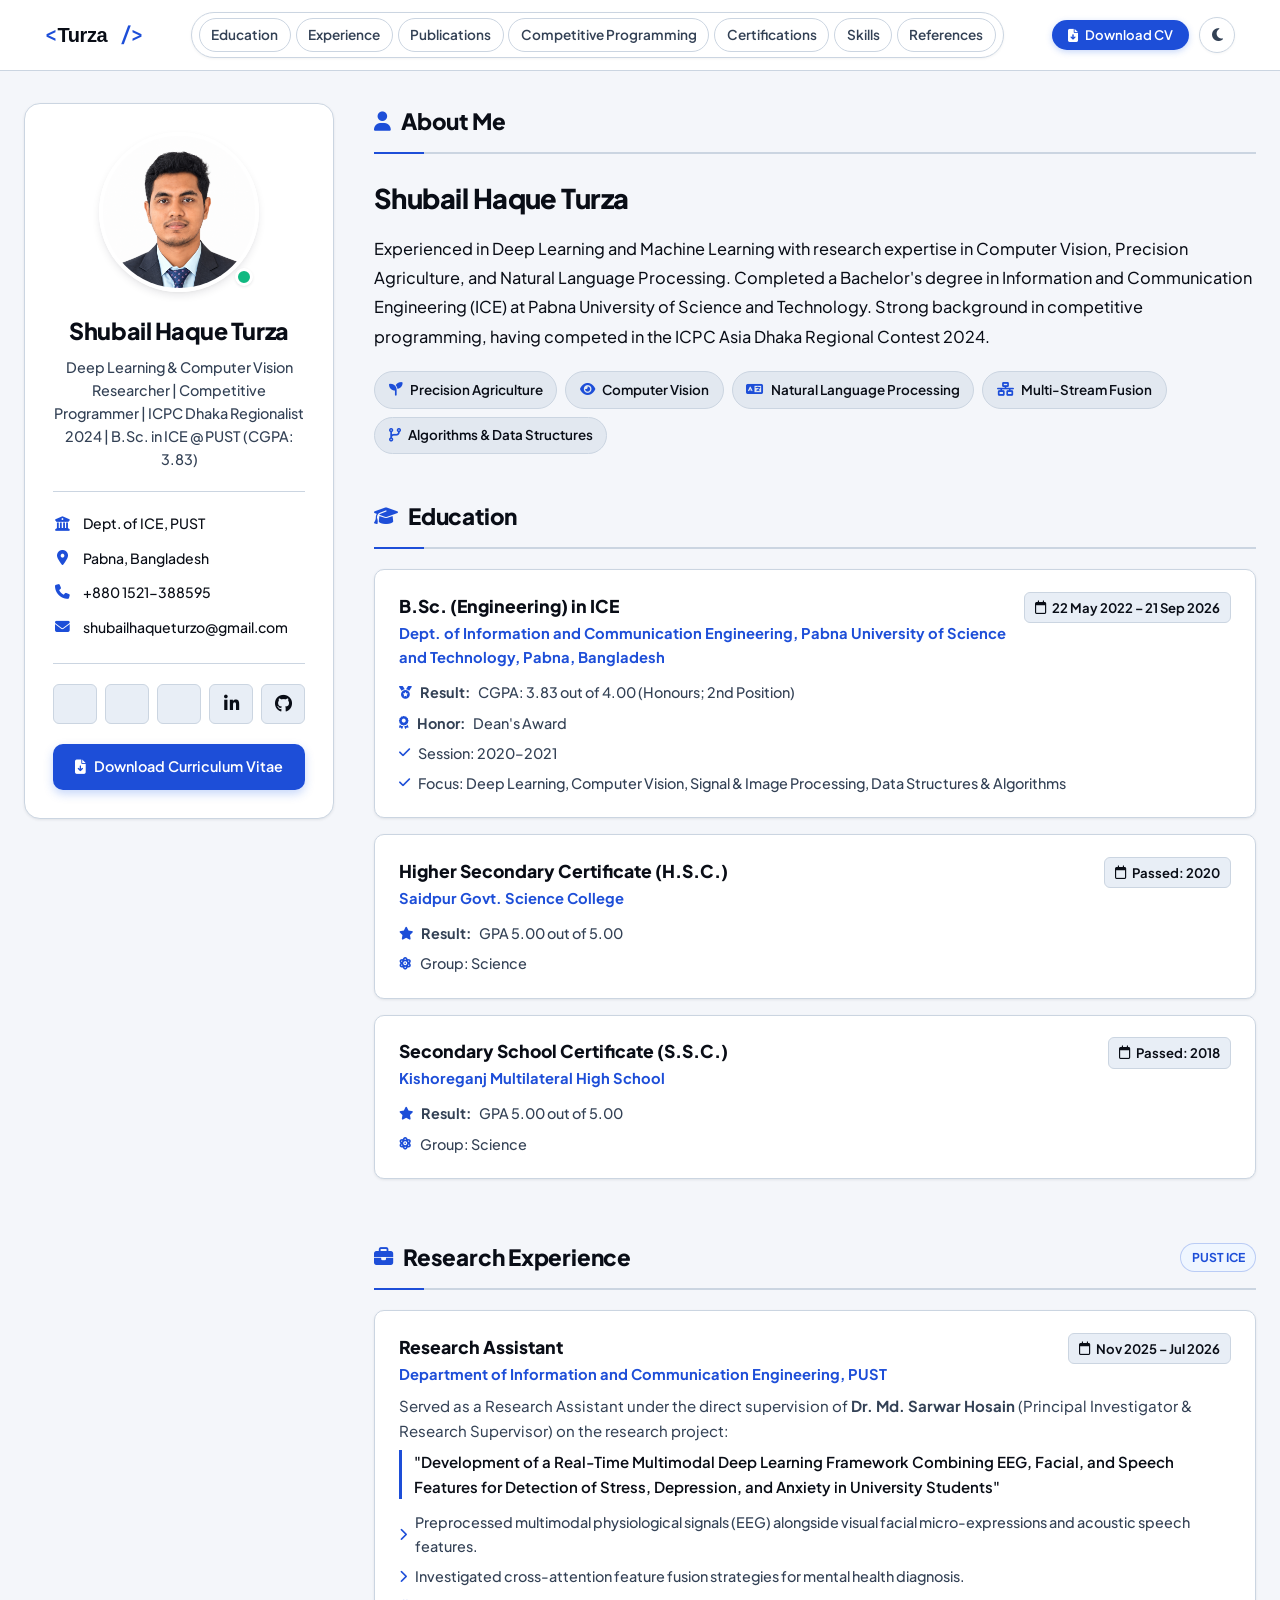
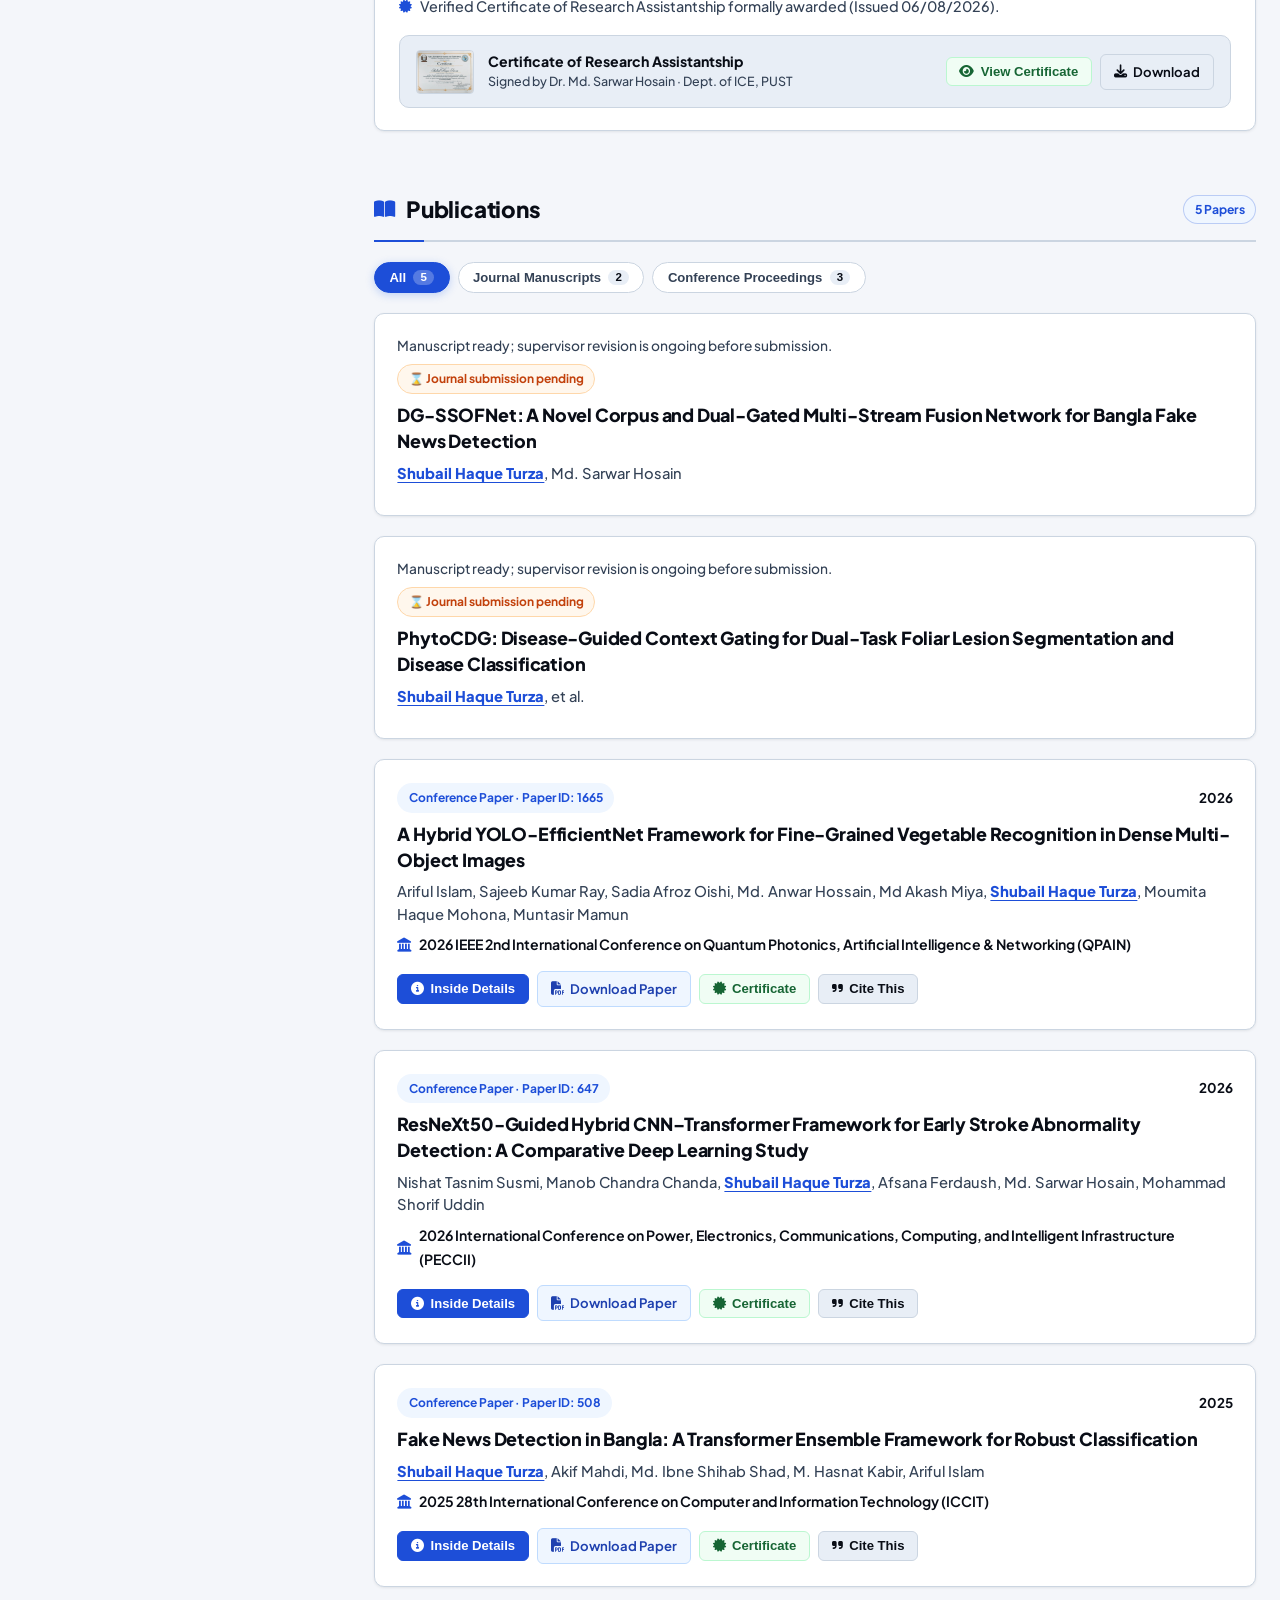
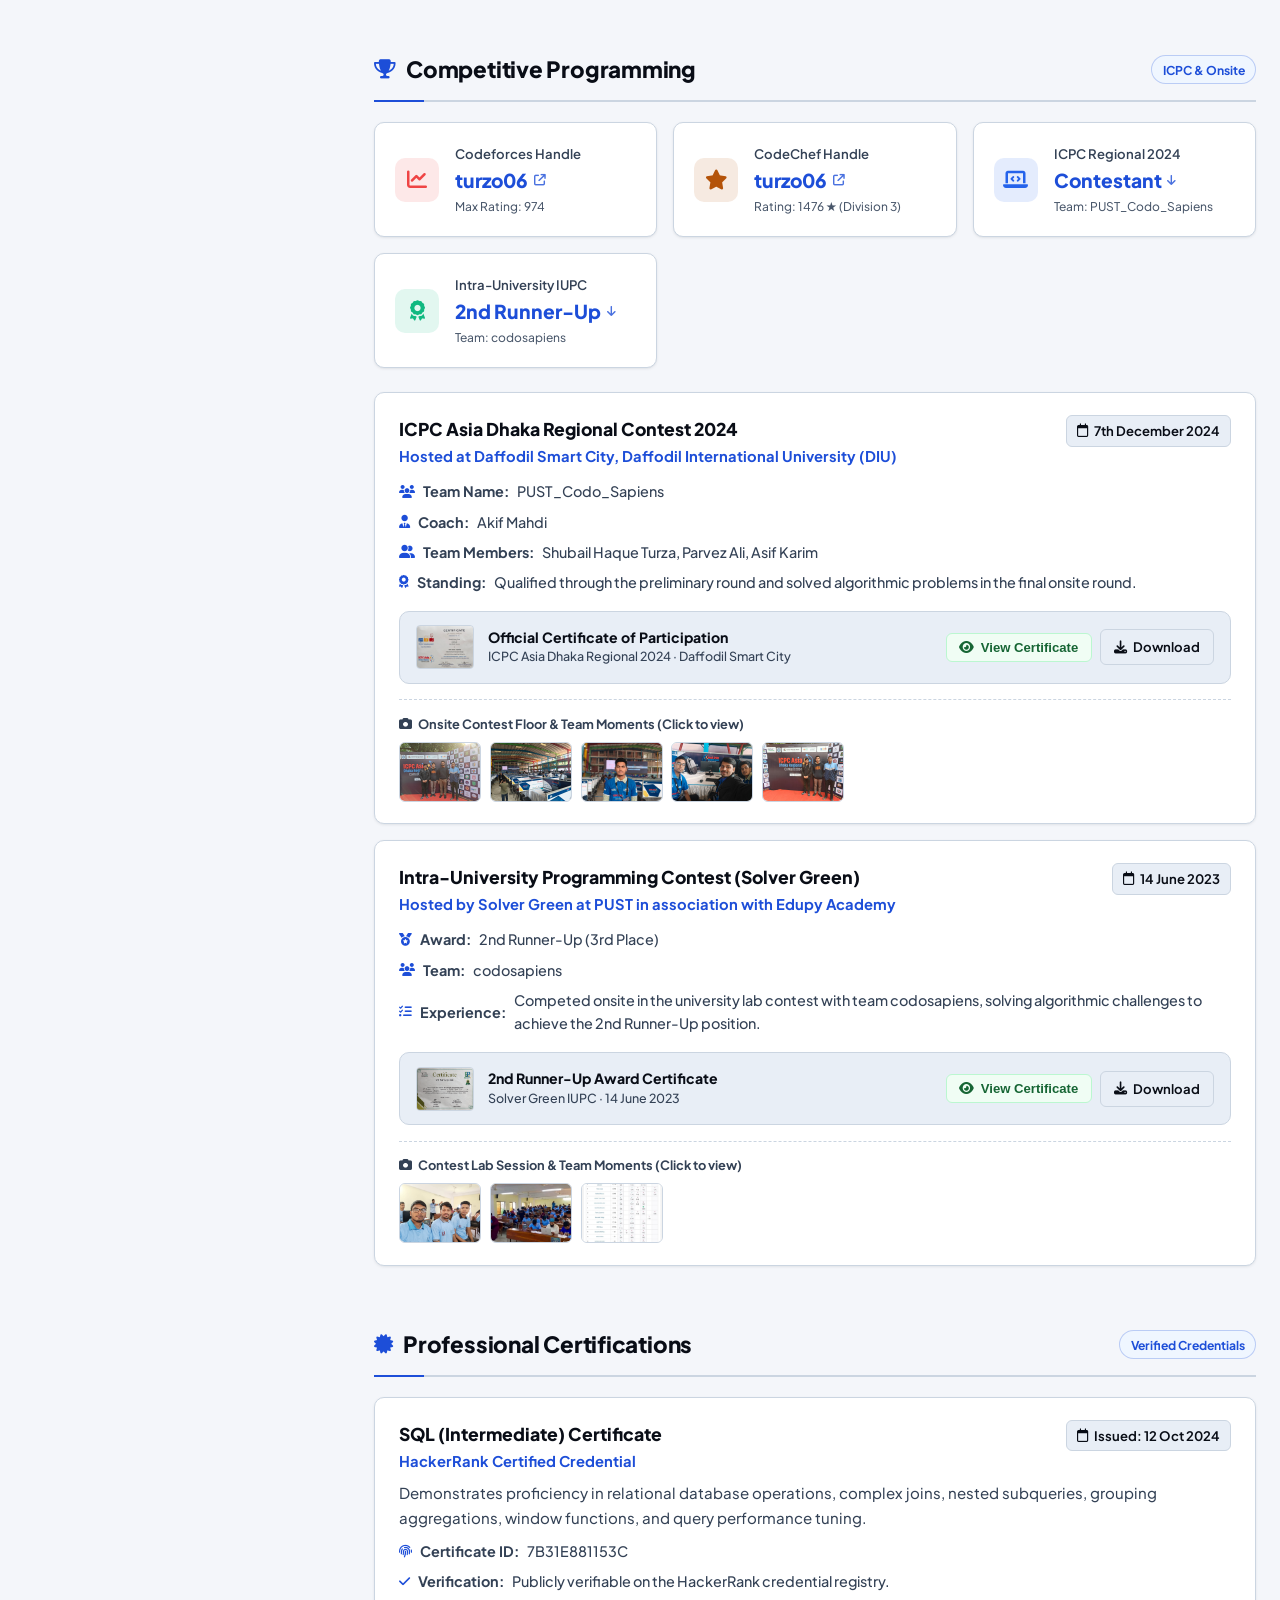
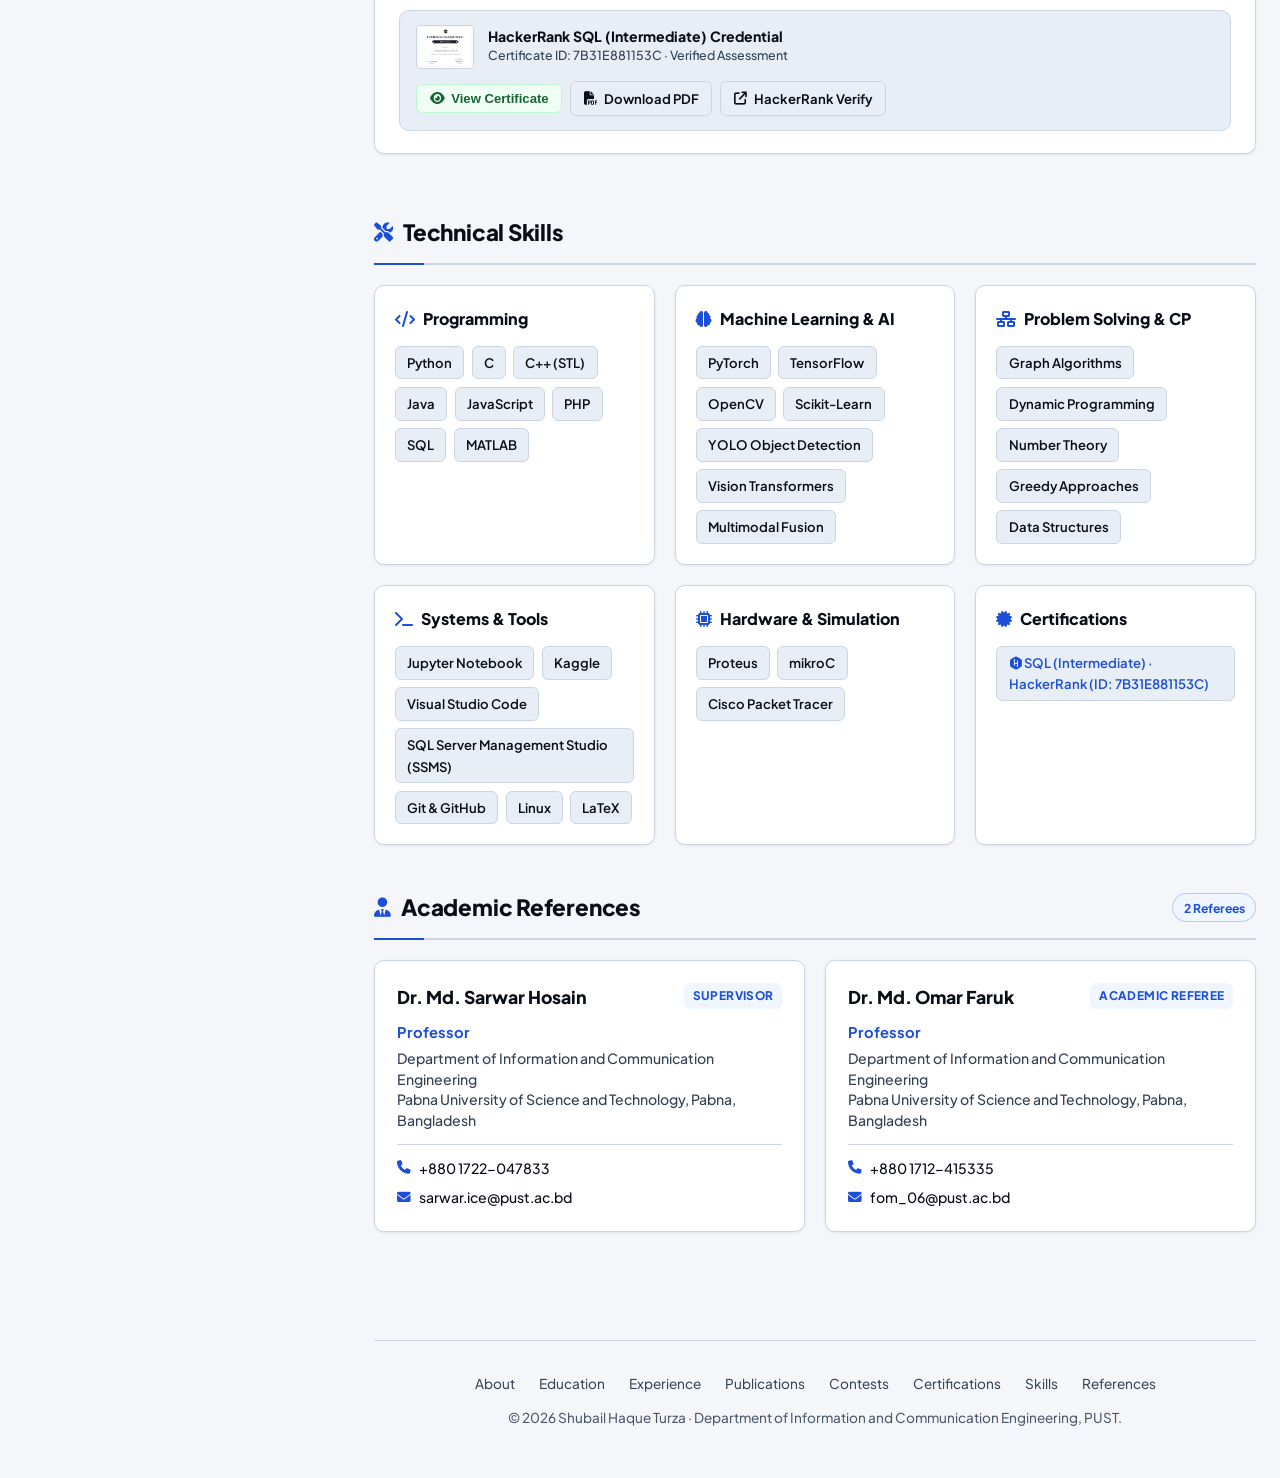
==== commit 14f8667d: "Add rounded, lightly visible borders to top navigation pill tabs" ====
--- a/index.html
+++ b/index.html
@@ -21,7 +21,23 @@
   <!-- Icons & Fonts -->
   <link rel="stylesheet" href="https://cdnjs.cloudflare.com/ajax/libs/font-awesome/6.5.2/css/all.min.css" />
   <link rel="stylesheet" href="https://cdn.jsdelivr.net/gh/jpswalsh/academicons@1/css/academicons.min.css" />
-  <link rel="stylesheet" href="assets/css/style.css?v=3.2" />
+  <link rel="stylesheet" href="assets/css/style.css?v=3.3" />
+
+  <!-- Theme Initialization (Default: White / Light Mode) -->
+  <script>
+    (function () {
+      if (localStorage.getItem('theme-version') !== 'v2') {
+        localStorage.setItem('theme-version', 'v2');
+        localStorage.setItem('site-theme', 'light');
+      }
+      var theme = localStorage.getItem('site-theme') || 'light';
+      if (theme === 'dark') {
+        document.documentElement.setAttribute('data-theme', 'dark');
+      } else {
+        document.documentElement.removeAttribute('data-theme');
+      }
+    })();
+  </script>
 </head>
 <body>
 
@@ -1075,6 +1091,6 @@
     </button>
   </div>
 
-  <script src="assets/js/script.js?v=3.0"></script>
+  <script src="assets/js/script.js?v=3.1"></script>
 </body>
 </html>
--- a/assets/css/style.css
+++ b/assets/css/style.css
@@ -177,13 +177,13 @@
 .nav-links {
   display: flex;
   align-items: center;
-  gap: 0.25rem;
+  gap: 0.3rem;
   list-style: none;
   background: var(--bg-card);
   border: 1.5px solid var(--border-color);
-  padding: 0.28rem 0.45rem;
+  padding: 0.3rem 0.45rem;
   border-radius: 9999px;
-  box-shadow: 0 1px 3px rgba(0, 0, 0, 0.06);
+  box-shadow: 0 1px 3px rgba(0, 0, 0, 0.05);
 }
 
 [data-theme="dark"] .nav-links {
@@ -195,9 +195,11 @@
 .nav-link {
   color: var(--text-muted);
   font-weight: 600;
-  font-size: 0.86rem;
-  padding: 0.38rem 0.75rem;
+  font-size: 0.85rem;
+  padding: 0.32rem 0.72rem;
   border-radius: 9999px;
+  border: 1px solid var(--border-color);
+  background: var(--bg-surface);
   text-decoration: none;
   transition: all 0.2s cubic-bezier(0.4, 0, 0.2, 1);
   white-space: nowrap;
@@ -206,20 +208,36 @@
 }
 
 .nav-link:hover {
-  color: var(--text-main);
-  background: var(--bg-muted);
+  color: var(--accent);
+  background: var(--accent-light);
+  border-color: var(--accent);
+  transform: translateY(-1px);
 }
 
 .nav-link.active {
   color: #ffffff;
   background: var(--accent);
+  border-color: var(--accent);
   font-weight: 700;
   box-shadow: 0 2px 6px rgba(29, 78, 216, 0.35);
+}
+
+[data-theme="dark"] .nav-link {
+  background: rgba(15, 23, 42, 0.6);
+  border-color: var(--border-color);
+  color: var(--text-muted);
+}
+
+[data-theme="dark"] .nav-link:hover {
+  background: var(--accent-light);
+  border-color: var(--accent);
+  color: #60a5fa;
 }
 
 [data-theme="dark"] .nav-link.active {
   color: #ffffff;
   background: var(--accent);
+  border-color: var(--accent);
   box-shadow: 0 2px 8px rgba(59, 130, 246, 0.4);
 }
 
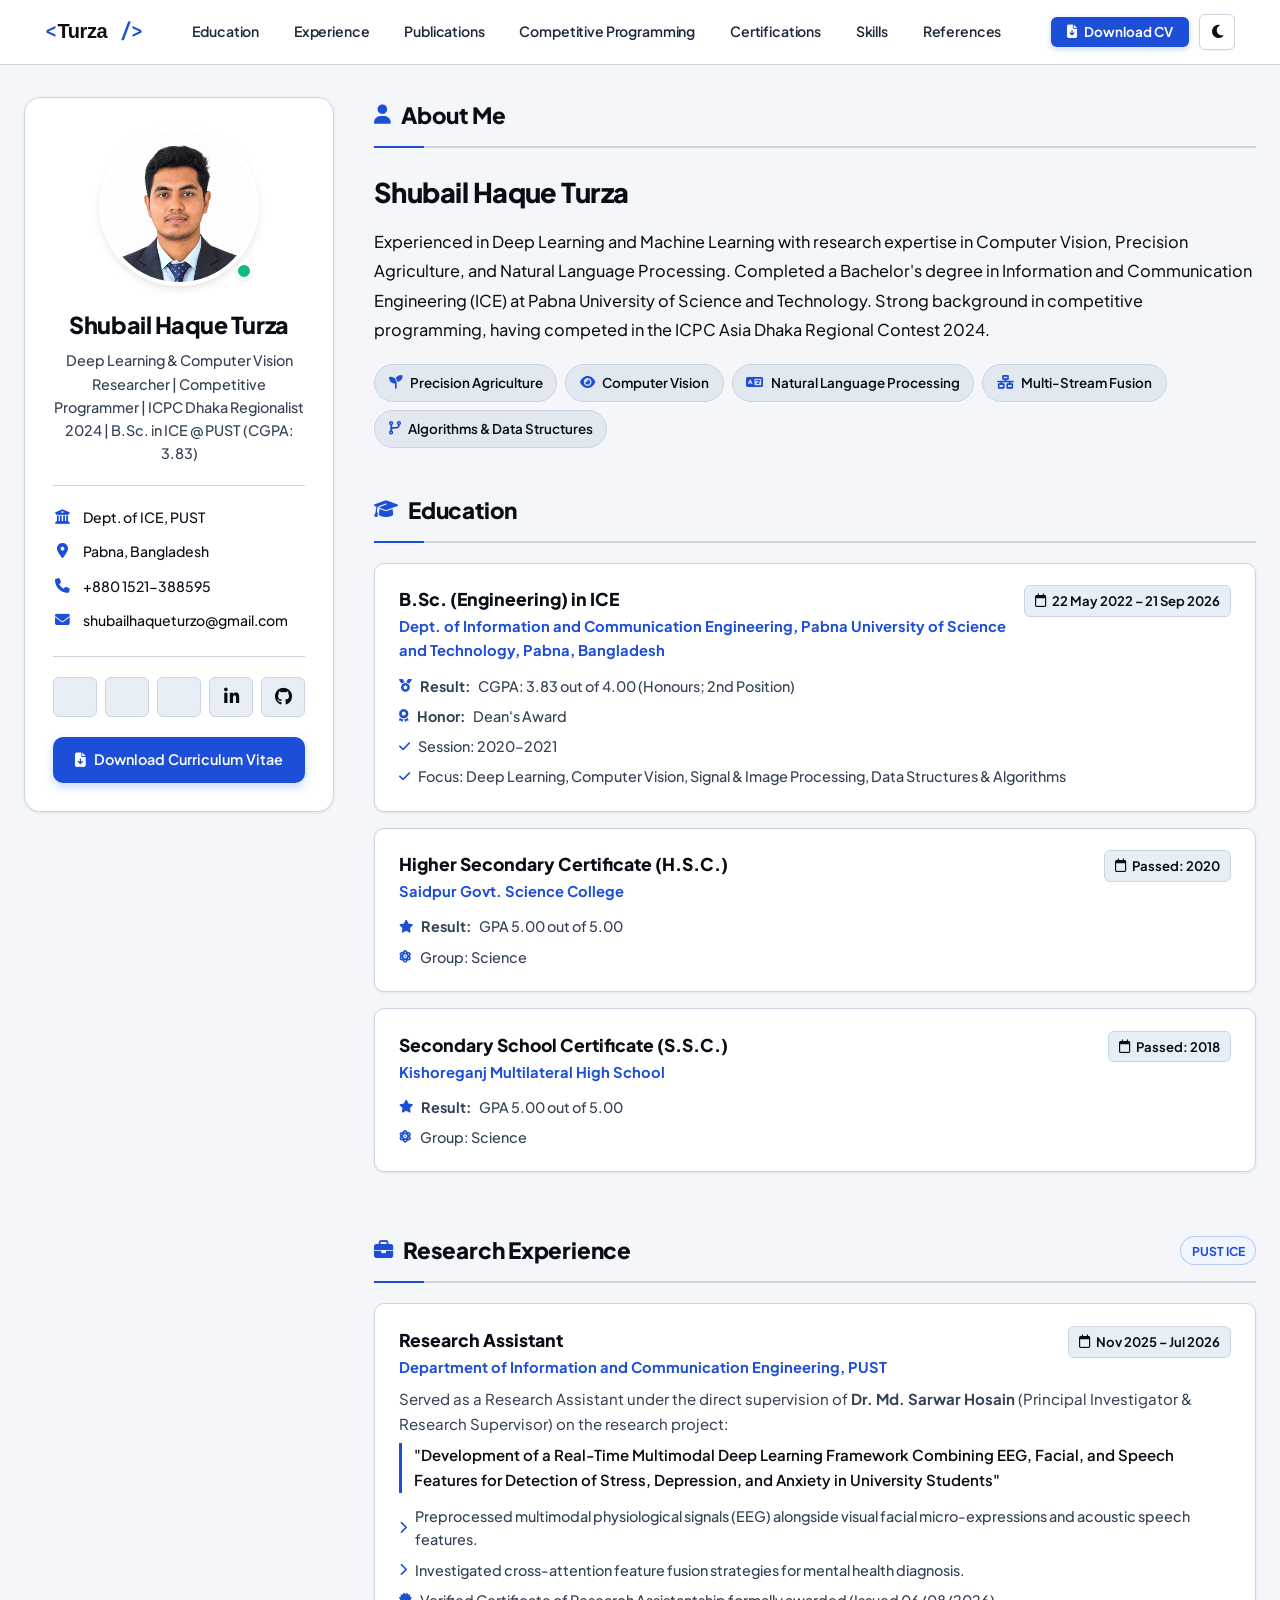
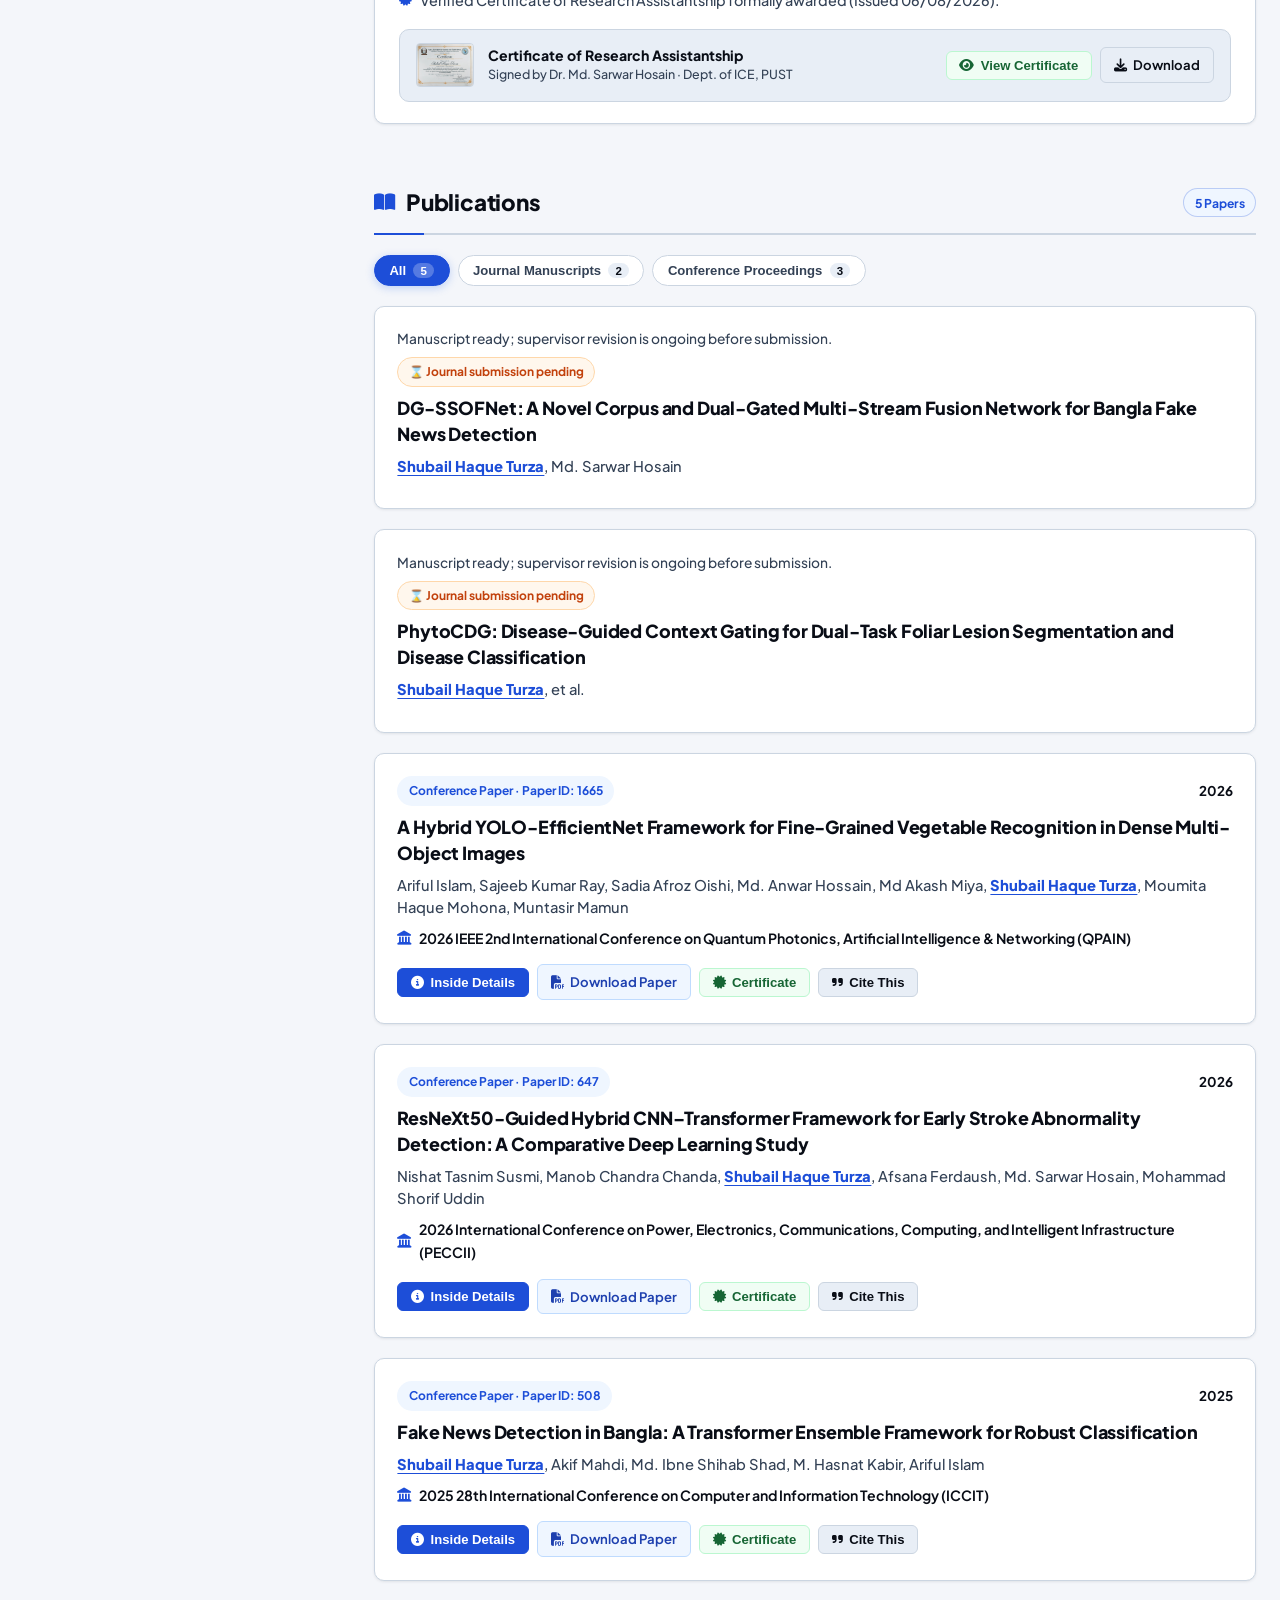
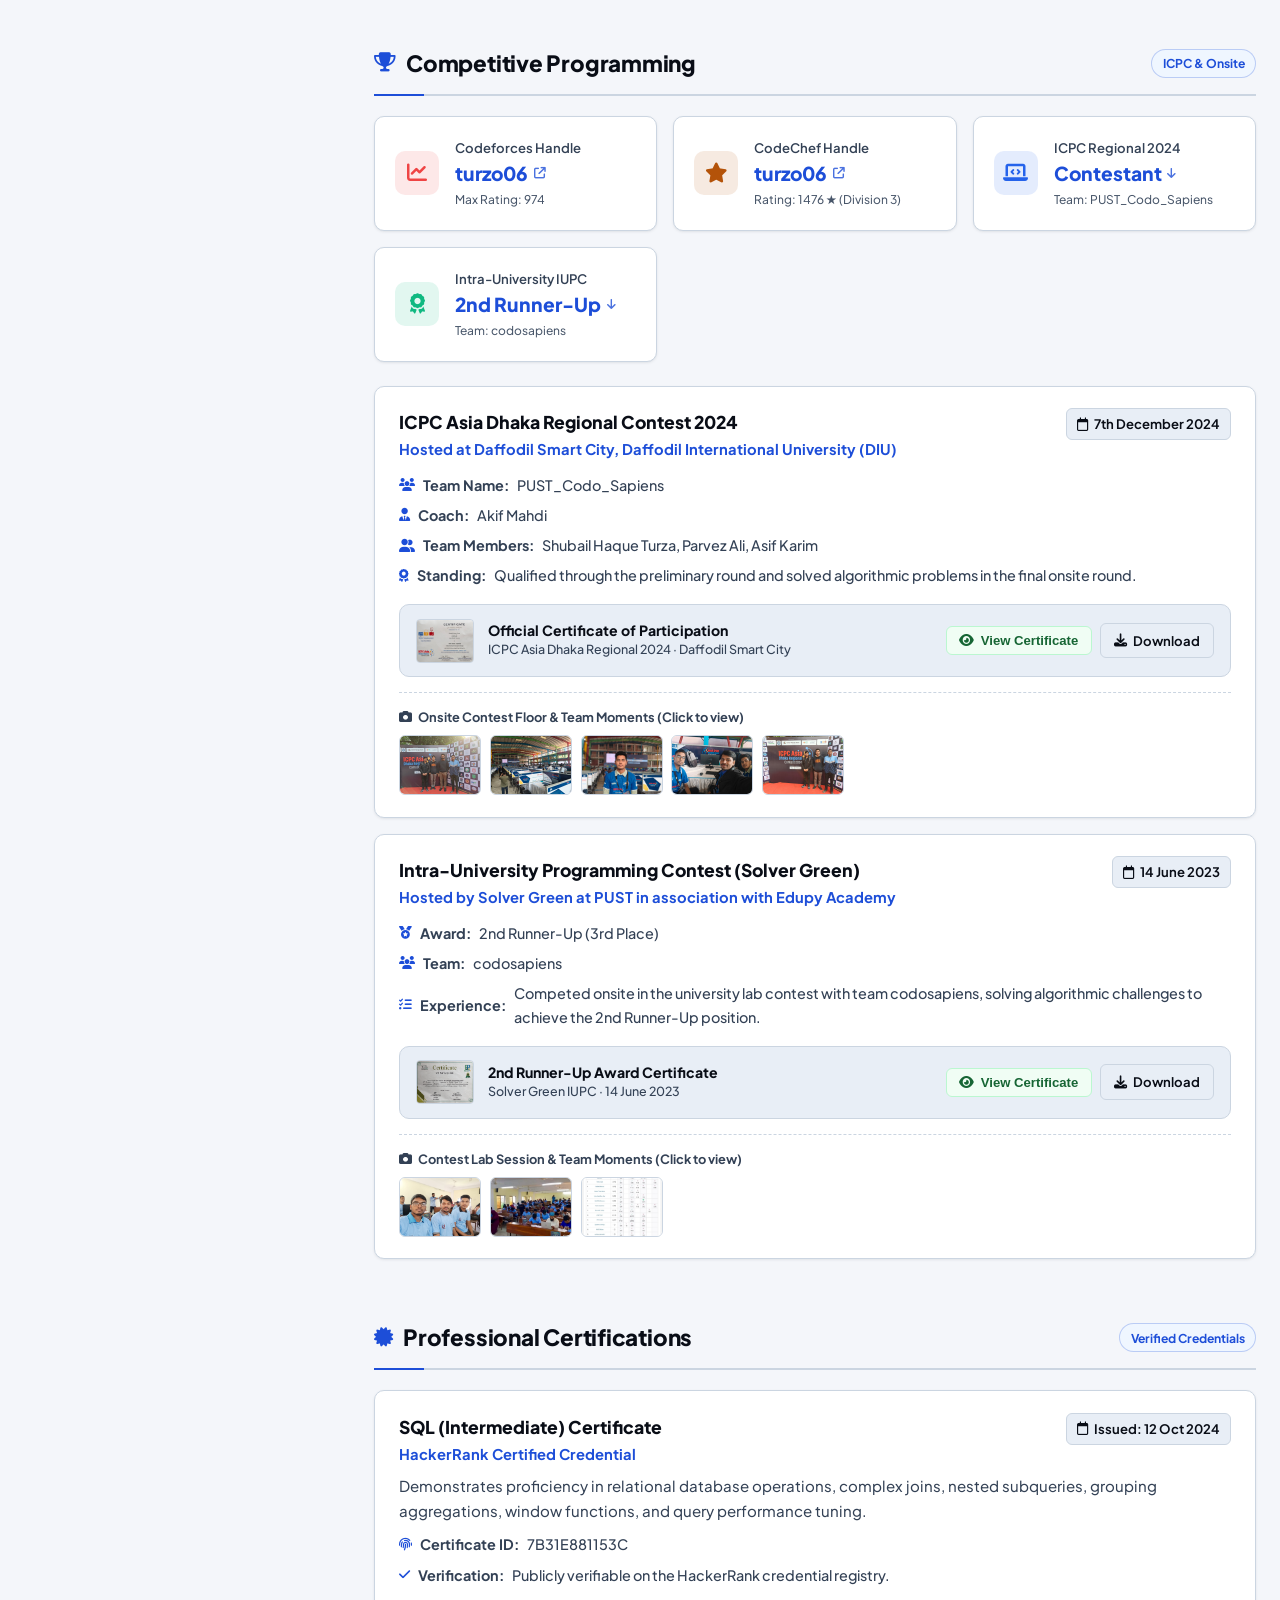
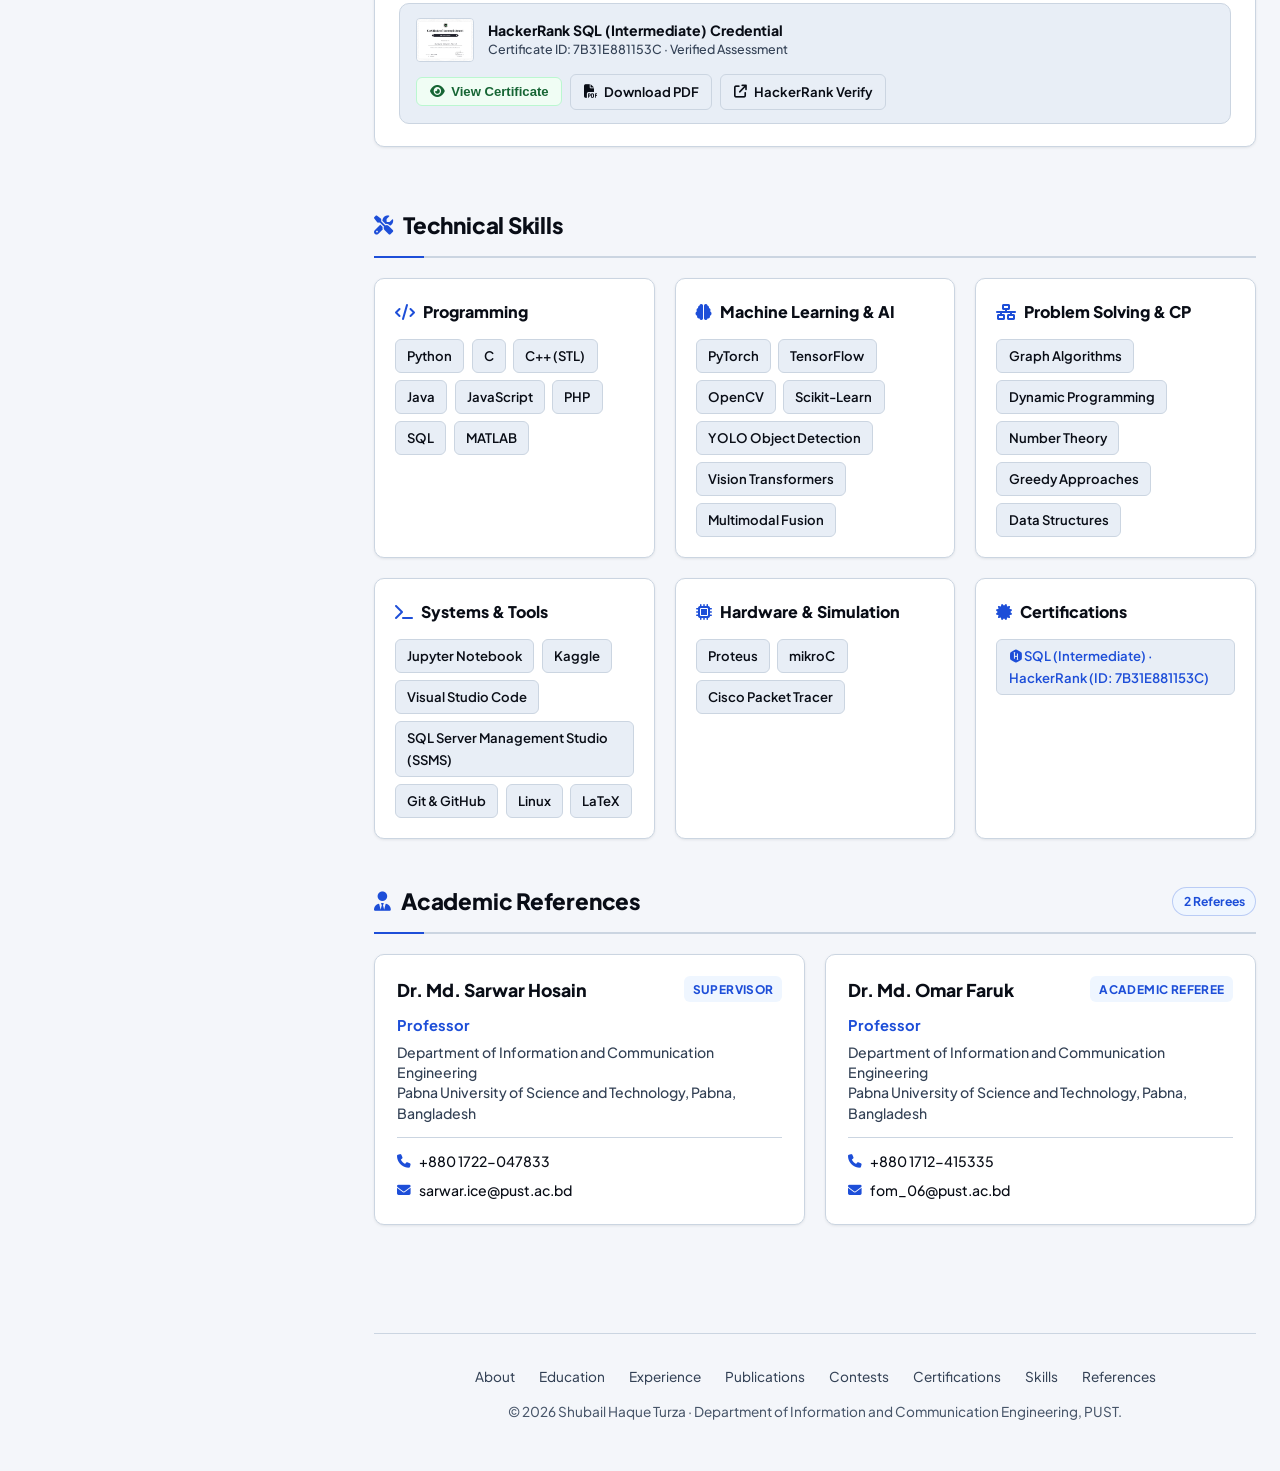
==== commit b92318f6: "Refactor navbar into clean executive tabs with high color intensity, removing pill-in-pill bubbles" ====
--- a/index.html
+++ b/index.html
@@ -21,7 +21,7 @@
   <!-- Icons & Fonts -->
   <link rel="stylesheet" href="https://cdnjs.cloudflare.com/ajax/libs/font-awesome/6.5.2/css/all.min.css" />
   <link rel="stylesheet" href="https://cdn.jsdelivr.net/gh/jpswalsh/academicons@1/css/academicons.min.css" />
-  <link rel="stylesheet" href="assets/css/style.css?v=3.3" />
+  <link rel="stylesheet" href="assets/css/style.css?v=3.4" />
 
   <!-- Theme Initialization (Default: White / Light Mode) -->
   <script>
--- a/assets/css/style.css
+++ b/assets/css/style.css
@@ -177,68 +177,66 @@
 .nav-links {
   display: flex;
   align-items: center;
-  gap: 0.3rem;
+  gap: 0.35rem;
   list-style: none;
-  background: var(--bg-card);
-  border: 1.5px solid var(--border-color);
-  padding: 0.3rem 0.45rem;
-  border-radius: 9999px;
-  box-shadow: 0 1px 3px rgba(0, 0, 0, 0.05);
+  background: transparent;
+  border: none;
+  padding: 0;
+  box-shadow: none;
 }
 
 [data-theme="dark"] .nav-links {
-  background: rgba(17, 28, 48, 0.9);
-  border-color: var(--border-color);
-  box-shadow: 0 2px 8px rgba(0, 0, 0, 0.35);
+  background: transparent;
+  border: none;
+  box-shadow: none;
 }
 
 .nav-link {
-  color: var(--text-muted);
+  color: #1e293b;
   font-weight: 600;
-  font-size: 0.85rem;
-  padding: 0.32rem 0.72rem;
-  border-radius: 9999px;
-  border: 1px solid var(--border-color);
-  background: var(--bg-surface);
+  font-size: 0.88rem;
+  padding: 0.45rem 0.85rem;
+  border-radius: var(--radius-sm);
+  border: 1px solid transparent;
+  background: transparent;
   text-decoration: none;
-  transition: all 0.2s cubic-bezier(0.4, 0, 0.2, 1);
+  transition: all 0.18s cubic-bezier(0.16, 1, 0.3, 1);
   white-space: nowrap;
   display: inline-flex;
   align-items: center;
+  letter-spacing: -0.01em;
 }
 
 .nav-link:hover {
   color: var(--accent);
   background: var(--accent-light);
-  border-color: var(--accent);
+  border-color: rgba(29, 78, 216, 0.2);
   transform: translateY(-1px);
 }
 
 .nav-link.active {
-  color: #ffffff;
+  color: #ffffff !important;
   background: var(--accent);
   border-color: var(--accent);
   font-weight: 700;
-  box-shadow: 0 2px 6px rgba(29, 78, 216, 0.35);
+  box-shadow: 0 2px 8px rgba(29, 78, 216, 0.35);
 }
 
 [data-theme="dark"] .nav-link {
-  background: rgba(15, 23, 42, 0.6);
-  border-color: var(--border-color);
-  color: var(--text-muted);
+  color: #cbd5e1;
 }
 
 [data-theme="dark"] .nav-link:hover {
-  background: var(--accent-light);
-  border-color: var(--accent);
-  color: #60a5fa;
+  color: #ffffff;
+  background: rgba(59, 130, 246, 0.15);
+  border-color: rgba(59, 130, 246, 0.3);
 }
 
 [data-theme="dark"] .nav-link.active {
-  color: #ffffff;
+  color: #ffffff !important;
   background: var(--accent);
   border-color: var(--accent);
-  box-shadow: 0 2px 8px rgba(59, 130, 246, 0.4);
+  box-shadow: 0 2px 10px rgba(59, 130, 246, 0.45);
 }
 
 .nav-actions {
@@ -254,13 +252,13 @@
   gap: 0.45rem;
   background: var(--accent);
   color: #ffffff !important;
-  font-size: 0.82rem;
-  font-weight: 600;
+  font-size: 0.84rem;
+  font-weight: 650;
   padding: 0.45rem 1rem;
-  border-radius: 9999px;
+  border-radius: var(--radius-sm);
   text-decoration: none;
-  transition: all 0.2s cubic-bezier(0.4, 0, 0.2, 1);
-  box-shadow: 0 2px 6px rgba(37, 99, 235, 0.25);
+  transition: all 0.2s cubic-bezier(0.16, 1, 0.3, 1);
+  box-shadow: 0 2px 6px rgba(29, 78, 216, 0.25);
   white-space: nowrap;
   line-height: 1.2;
 }
@@ -268,26 +266,26 @@
 .nav-cv-btn:hover {
   background: var(--accent-hover);
   transform: translateY(-1px);
-  box-shadow: 0 4px 12px rgba(37, 99, 235, 0.35);
+  box-shadow: 0 4px 12px rgba(29, 78, 216, 0.35);
 }
 
 .nav-cv-btn i {
-  font-size: 0.82rem;
+  font-size: 0.84rem;
 }
 
 .theme-toggle-btn {
   width: 36px;
   height: 36px;
-  border-radius: 50%;
+  border-radius: var(--radius-sm);
   background: var(--bg-card);
-  border: 1px solid var(--border-color);
-  color: var(--text-muted);
+  border: 1.5px solid var(--border-color);
+  color: var(--text-main);
   cursor: pointer;
-  font-size: 0.92rem;
+  font-size: 0.95rem;
   display: inline-flex;
   align-items: center;
   justify-content: center;
-  transition: all 0.2s cubic-bezier(0.4, 0, 0.2, 1);
+  transition: all 0.2s cubic-bezier(0.16, 1, 0.3, 1);
   box-shadow: 0 1px 3px rgba(0, 0, 0, 0.04);
   flex-shrink: 0;
 }
@@ -295,8 +293,8 @@
 .theme-toggle-btn:hover {
   border-color: var(--accent);
   color: var(--accent);
-  background: var(--bg-surface);
-  transform: scale(1.06);
+  background: var(--accent-light);
+  transform: translateY(-1px);
 }
 
 .mobile-menu-btn {
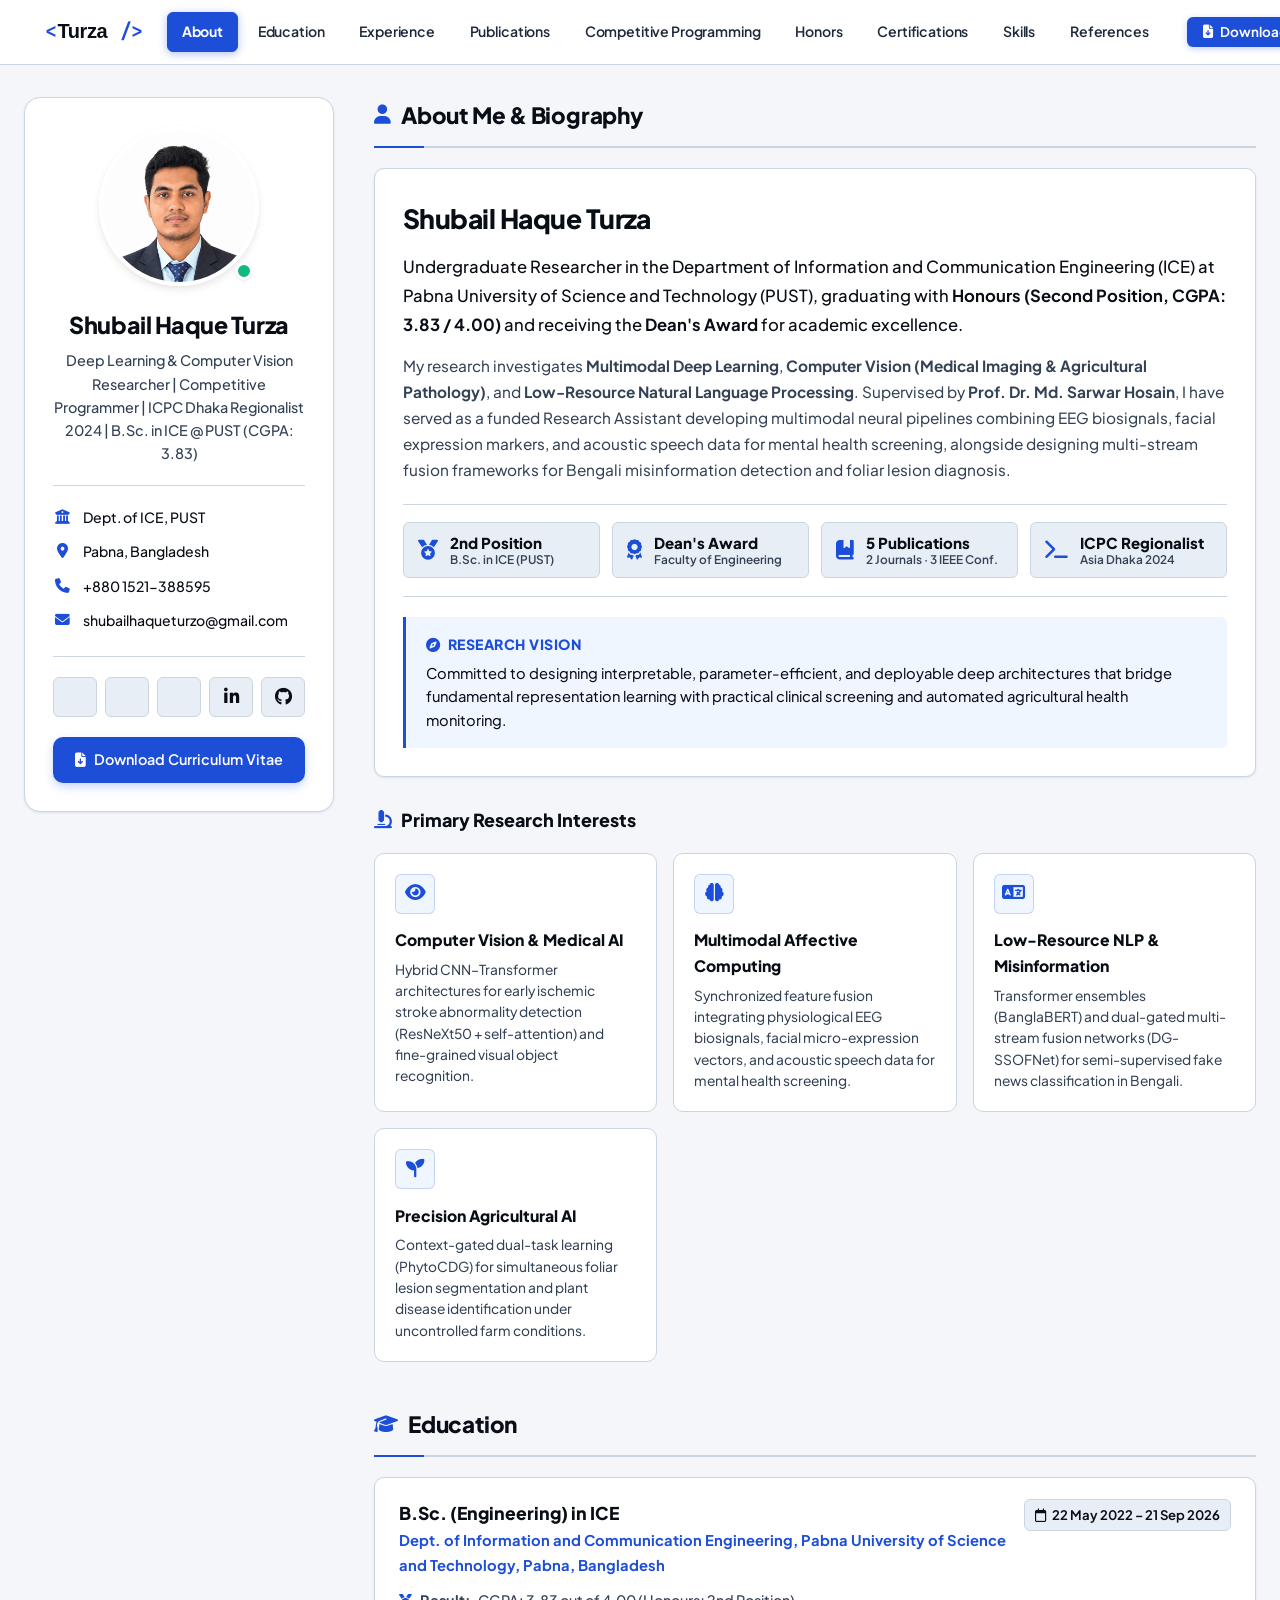
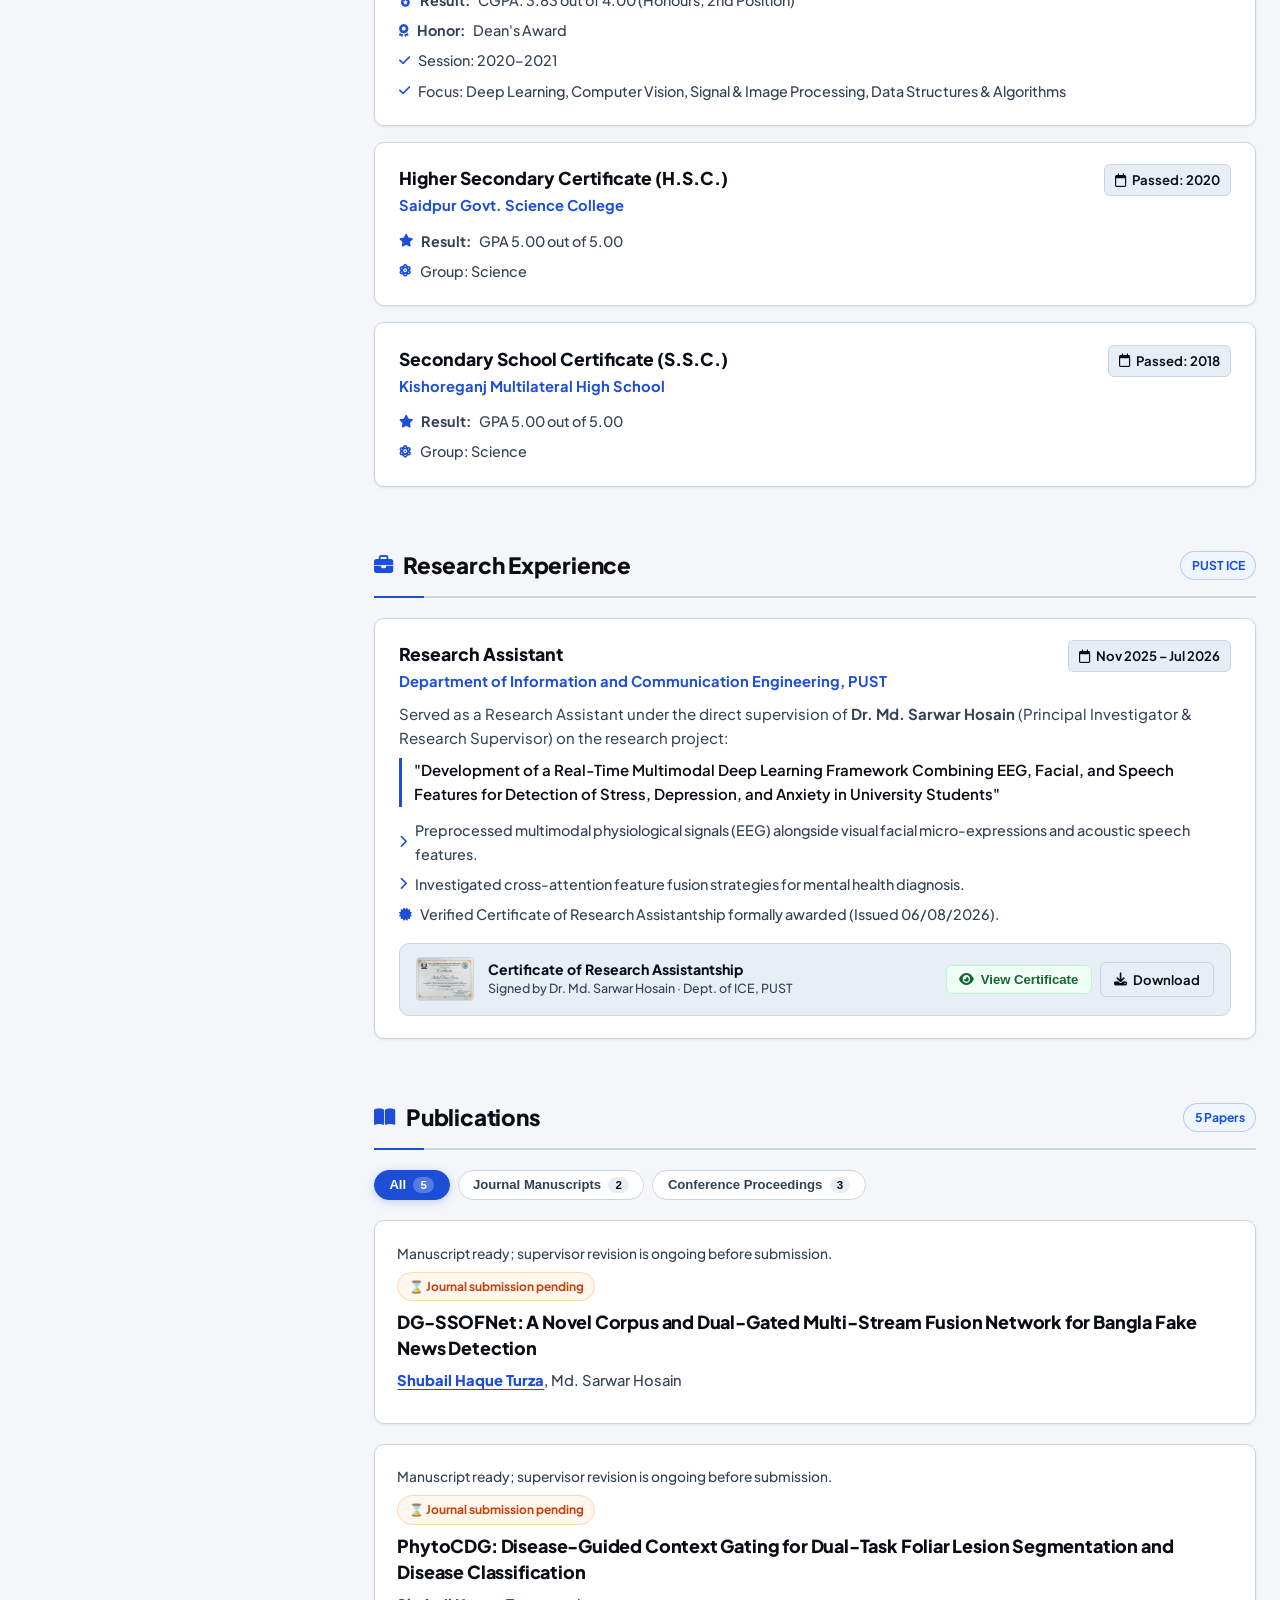
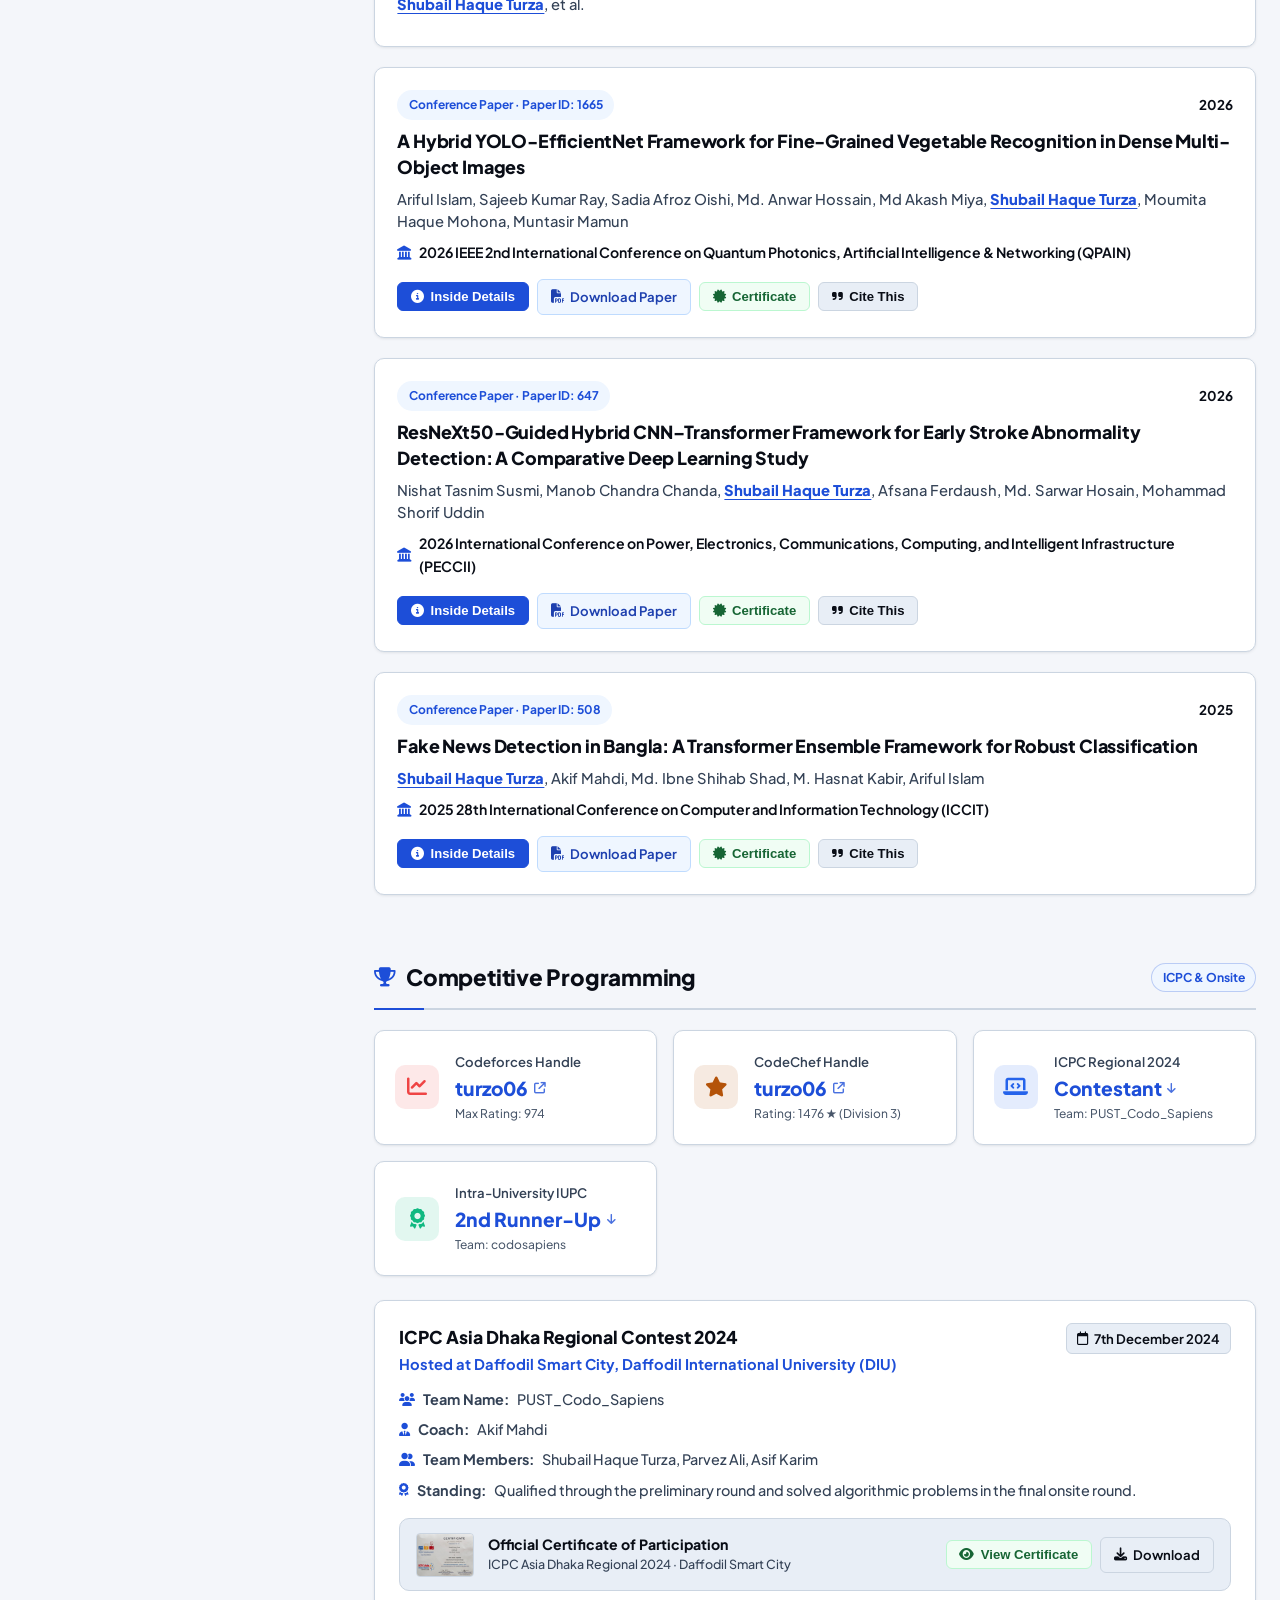
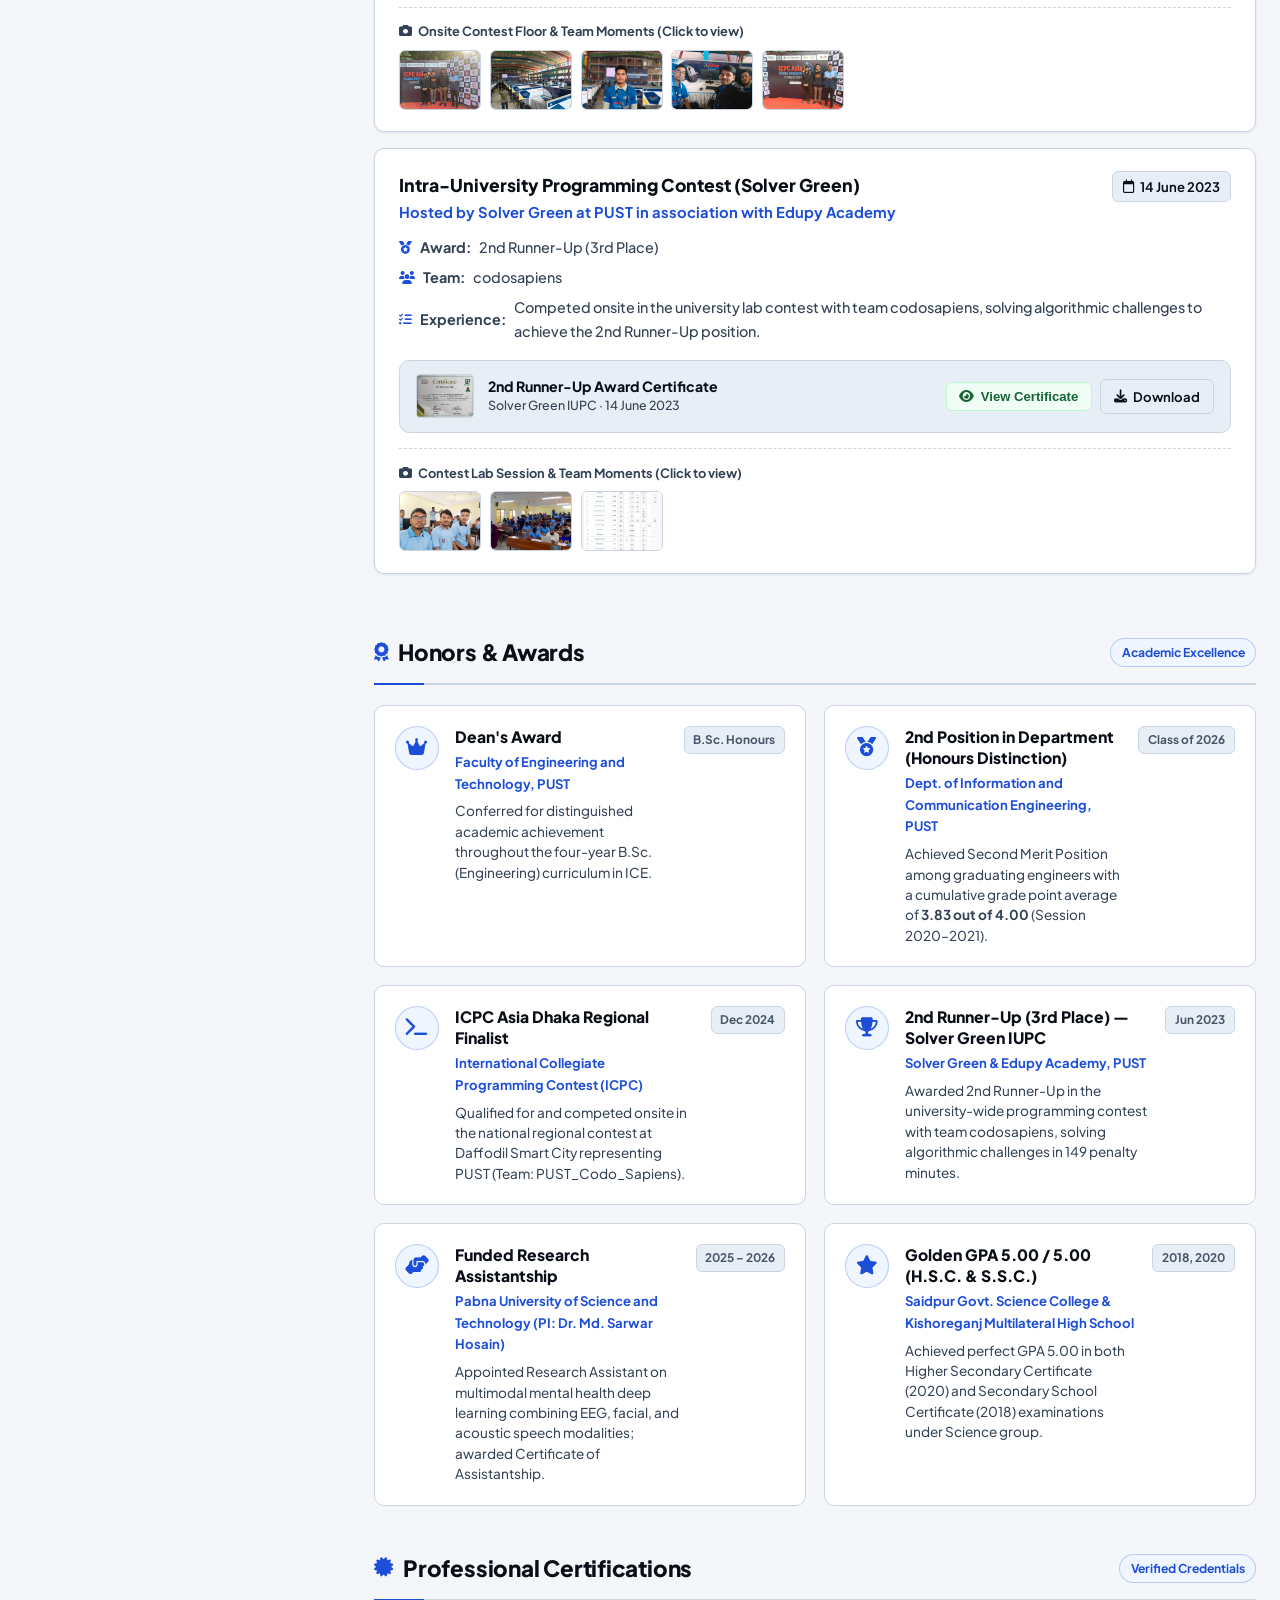
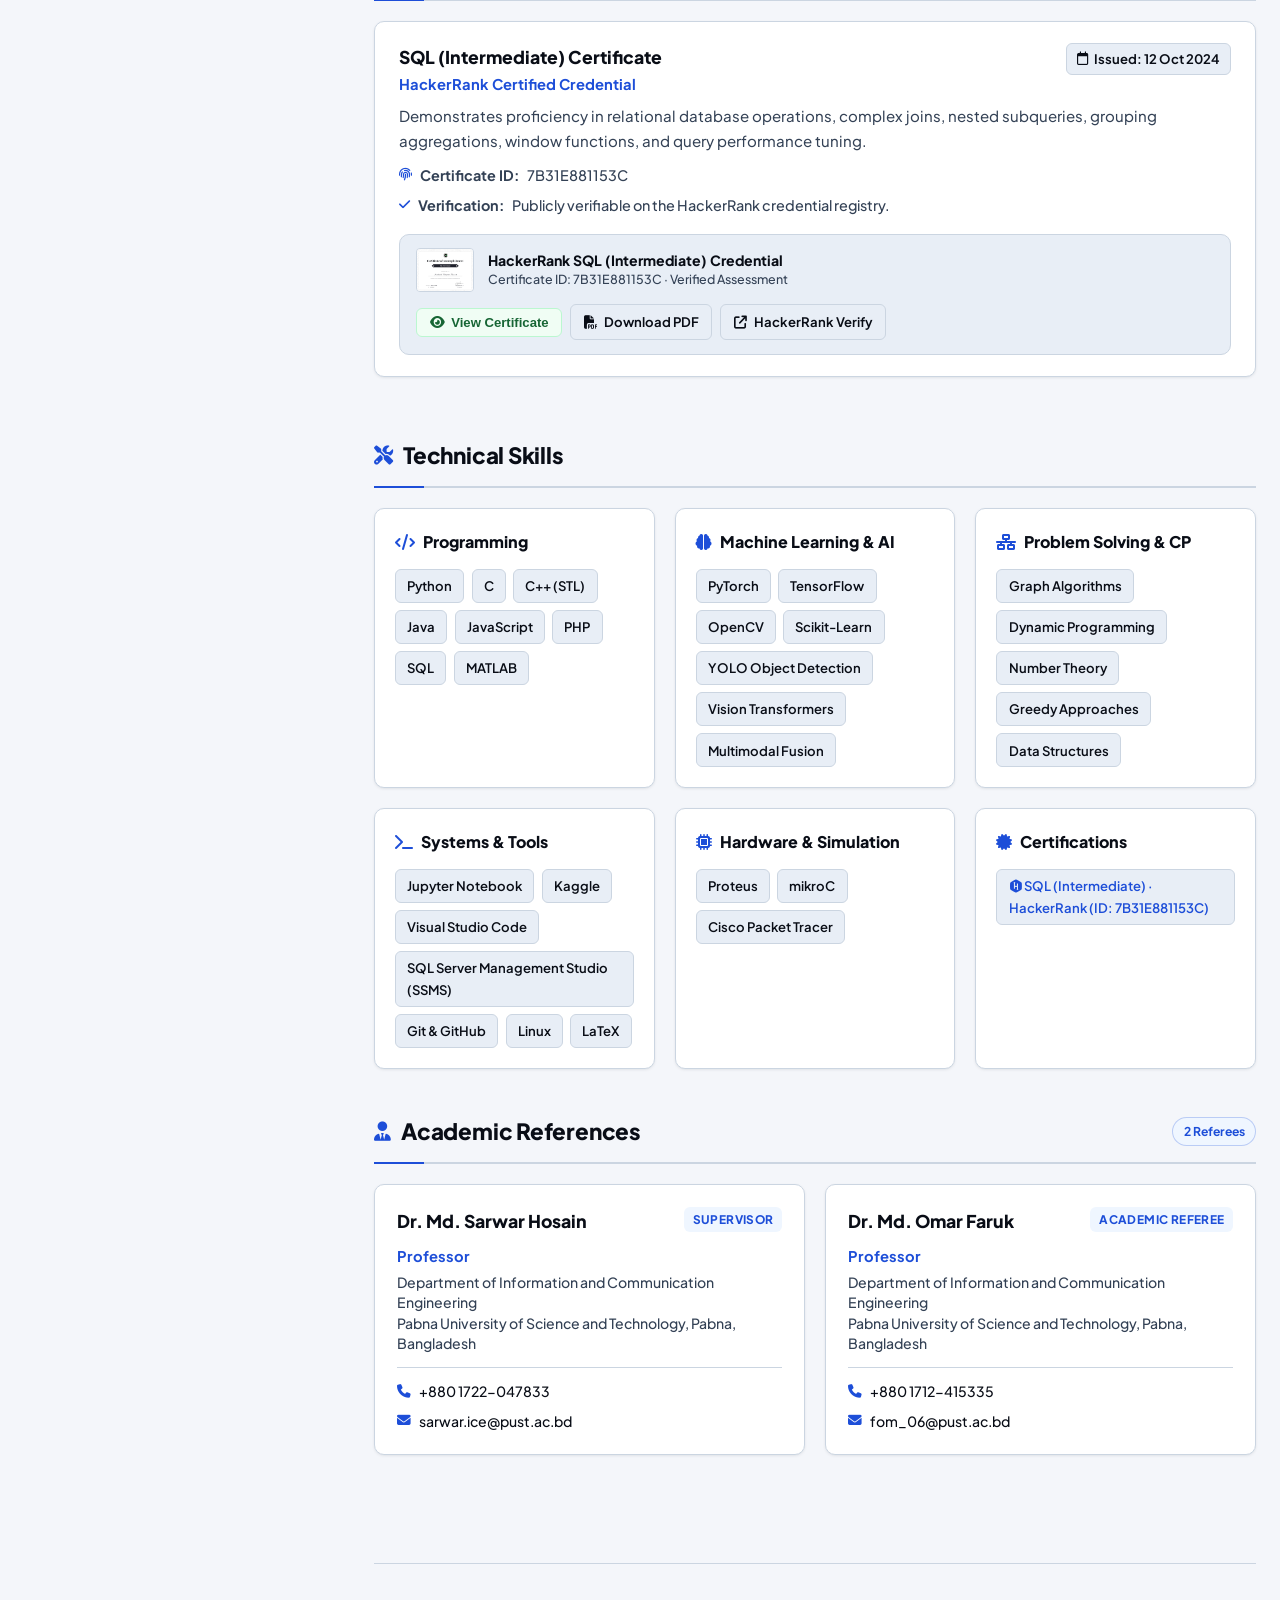
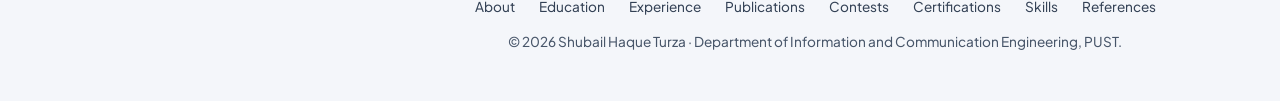
==== commit 483640de: "Enhance academic biography, structured research interests, vision, and honors & awards showcase" ====
--- a/index.html
+++ b/index.html
@@ -21,7 +21,7 @@
   <!-- Icons & Fonts -->
   <link rel="stylesheet" href="https://cdnjs.cloudflare.com/ajax/libs/font-awesome/6.5.2/css/all.min.css" />
   <link rel="stylesheet" href="https://cdn.jsdelivr.net/gh/jpswalsh/academicons@1/css/academicons.min.css" />
-  <link rel="stylesheet" href="assets/css/style.css?v=3.4" />
+  <link rel="stylesheet" href="assets/css/style.css?v=3.5" />
 
   <!-- Theme Initialization (Default: White / Light Mode) -->
   <script>
@@ -50,10 +50,12 @@
 
       <nav class="nav-center">
         <ul class="nav-links" id="nav-links">
+          <li><a href="#about" class="nav-link">About</a></li>
           <li><a href="#education" class="nav-link">Education</a></li>
           <li><a href="#experience" class="nav-link">Experience</a></li>
           <li><a href="#publications" class="nav-link">Publications</a></li>
           <li><a href="#contests" class="nav-link">Competitive Programming</a></li>
+          <li><a href="#awards" class="nav-link">Honors</a></li>
           <li><a href="#certifications" class="nav-link">Certifications</a></li>
           <li><a href="#skills" class="nav-link">Skills</a></li>
           <li><a href="#references" class="nav-link">References</a></li>
@@ -143,23 +145,85 @@
         <section id="about" class="content-section">
           <div class="section-header">
             <h2 class="section-title">
-              <i class="fa-solid fa-user"></i> About Me
+              <i class="fa-solid fa-user"></i> About Me & Biography
             </h2>
           </div>
 
-          <div class="about-text">
+          <div class="about-hero-card">
             <h3 class="about-name">Shubail Haque Turza</h3>
-            <p>
-              Experienced in Deep Learning and Machine Learning with research expertise in Computer Vision, Precision Agriculture, and Natural Language Processing. Completed a Bachelor's degree in Information and Communication Engineering (ICE) at Pabna University of Science and Technology. Strong background in competitive programming, having competed in the ICPC Asia Dhaka Regional Contest 2024.
+            <p class="about-lead">
+              Undergraduate Researcher in the Department of Information and Communication Engineering (ICE) at Pabna University of Science and Technology (PUST), graduating with <strong>Honours (Second Position, CGPA: 3.83 / 4.00)</strong> and receiving the <strong>Dean's Award</strong> for academic excellence.
             </p>
-          </div>
-
-          <div class="interest-tags">
-            <span class="interest-tag"><i class="fa-solid fa-seedling"></i> Precision Agriculture</span>
-            <span class="interest-tag"><i class="fa-solid fa-eye"></i> Computer Vision</span>
-            <span class="interest-tag"><i class="fa-solid fa-language"></i> Natural Language Processing</span>
-            <span class="interest-tag"><i class="fa-solid fa-network-wired"></i> Multi-Stream Fusion</span>
-            <span class="interest-tag"><i class="fa-solid fa-code-branch"></i> Algorithms & Data Structures</span>
+            <p class="about-desc">
+              My research investigates <strong>Multimodal Deep Learning</strong>, <strong>Computer Vision (Medical Imaging & Agricultural Pathology)</strong>, and <strong>Low-Resource Natural Language Processing</strong>. Supervised by <strong>Prof. Dr. Md. Sarwar Hosain</strong>, I have served as a funded Research Assistant developing multimodal neural pipelines combining EEG biosignals, facial expression markers, and acoustic speech data for mental health screening, alongside designing multi-stream fusion frameworks for Bengali misinformation detection and foliar lesion diagnosis.
+            </p>
+
+            <!-- Quick Academic Highlights Bar -->
+            <div class="academic-highlights-bar">
+              <div class="highlight-chip">
+                <i class="fa-solid fa-medal"></i>
+                <div>
+                  <span class="chip-val">2nd Position</span>
+                  <span class="chip-lbl">B.Sc. in ICE (PUST)</span>
+                </div>
+              </div>
+              <div class="highlight-chip">
+                <i class="fa-solid fa-award"></i>
+                <div>
+                  <span class="chip-val">Dean's Award</span>
+                  <span class="chip-lbl">Faculty of Engineering</span>
+                </div>
+              </div>
+              <div class="highlight-chip">
+                <i class="fa-solid fa-book-bookmark"></i>
+                <div>
+                  <span class="chip-val">5 Publications</span>
+                  <span class="chip-lbl">2 Journals · 3 IEEE Conf.</span>
+                </div>
+              </div>
+              <div class="highlight-chip">
+                <i class="fa-solid fa-terminal"></i>
+                <div>
+                  <span class="chip-val">ICPC Regionalist</span>
+                  <span class="chip-lbl">Asia Dhaka 2024</span>
+                </div>
+              </div>
+            </div>
+
+            <!-- Research Vision Block -->
+            <div class="research-vision-box">
+              <div class="vision-title"><i class="fa-solid fa-compass"></i> Research Vision</div>
+              <p class="vision-text">
+                Committed to designing interpretable, parameter-efficient, and deployable deep architectures that bridge fundamental representation learning with practical clinical screening and automated agricultural health monitoring.
+              </p>
+            </div>
+          </div>
+
+          <!-- Structured Research Interests -->
+          <div class="research-interests-wrapper">
+            <h4 class="sub-section-title"><i class="fa-solid fa-microscope"></i> Primary Research Interests</h4>
+            <div class="interests-grid">
+              <div class="interest-card">
+                <div class="interest-card-icon"><i class="fa-solid fa-eye"></i></div>
+                <div class="interest-card-title">Computer Vision & Medical AI</div>
+                <p class="interest-card-desc">Hybrid CNN–Transformer architectures for early ischemic stroke abnormality detection (ResNeXt50 + self-attention) and fine-grained visual object recognition.</p>
+              </div>
+              <div class="interest-card">
+                <div class="interest-card-icon"><i class="fa-solid fa-brain"></i></div>
+                <div class="interest-card-title">Multimodal Affective Computing</div>
+                <p class="interest-card-desc">Synchronized feature fusion integrating physiological EEG biosignals, facial micro-expression vectors, and acoustic speech data for mental health screening.</p>
+              </div>
+              <div class="interest-card">
+                <div class="interest-card-icon"><i class="fa-solid fa-language"></i></div>
+                <div class="interest-card-title">Low-Resource NLP & Misinformation</div>
+                <p class="interest-card-desc">Transformer ensembles (BanglaBERT) and dual-gated multi-stream fusion networks (DG-SSOFNet) for semi-supervised fake news classification in Bengali.</p>
+              </div>
+              <div class="interest-card">
+                <div class="interest-card-icon"><i class="fa-solid fa-seedling"></i></div>
+                <div class="interest-card-title">Precision Agricultural AI</div>
+                <p class="interest-card-desc">Context-gated dual-task learning (PhytoCDG) for simultaneous foliar lesion segmentation and plant disease identification under uncontrolled farm conditions.</p>
+              </div>
+            </div>
           </div>
         </section>
 
@@ -567,6 +631,78 @@
                 <img src="Solver Green Contest/photo_2026-10-03_21-47-18 (2).jpg" alt="Contest Workstation" class="contest-strip-thumb" data-img="Solver Green Contest/photo_2026-10-03_21-47-18 (2).jpg" data-caption="Contest lab workstation during the Solver Green IUPC" data-gallery="solver-green-moments" />
                 <img src="Solver Green Contest/photo_2026-10-03_21-47-18 (3).jpg" alt="Award Session" class="contest-strip-thumb" data-img="Solver Green Contest/photo_2026-10-03_21-47-18 (3).jpg" data-caption="Contest session and award moment at Solver Green IUPC" data-gallery="solver-green-moments" />
               </div>
+            </div>
+          </div>
+        </section>
+
+        <!-- Honors & Awards -->
+        <section id="awards" class="content-section">
+          <div class="section-header">
+            <h2 class="section-title">
+              <i class="fa-solid fa-award"></i> Honors & Awards
+            </h2>
+            <span class="section-badge">Academic Excellence</span>
+          </div>
+
+          <div class="awards-grid">
+            <div class="award-card">
+              <div class="award-badge-icon"><i class="fa-solid fa-crown"></i></div>
+              <div class="award-body">
+                <div class="award-title">Dean's Award</div>
+                <div class="award-issuer">Faculty of Engineering and Technology, PUST</div>
+                <div class="award-desc">Conferred for distinguished academic achievement throughout the four-year B.Sc. (Engineering) curriculum in ICE.</div>
+              </div>
+              <span class="award-date">B.Sc. Honours</span>
+            </div>
+
+            <div class="award-card">
+              <div class="award-badge-icon"><i class="fa-solid fa-medal"></i></div>
+              <div class="award-body">
+                <div class="award-title">2nd Position in Department (Honours Distinction)</div>
+                <div class="award-issuer">Dept. of Information and Communication Engineering, PUST</div>
+                <div class="award-desc">Achieved Second Merit Position among graduating engineers with a cumulative grade point average of <strong>3.83 out of 4.00</strong> (Session 2020–2021).</div>
+              </div>
+              <span class="award-date">Class of 2026</span>
+            </div>
+
+            <div class="award-card">
+              <div class="award-badge-icon"><i class="fa-solid fa-terminal"></i></div>
+              <div class="award-body">
+                <div class="award-title">ICPC Asia Dhaka Regional Finalist</div>
+                <div class="award-issuer">International Collegiate Programming Contest (ICPC)</div>
+                <div class="award-desc">Qualified for and competed onsite in the national regional contest at Daffodil Smart City representing PUST (Team: PUST_Codo_Sapiens).</div>
+              </div>
+              <span class="award-date">Dec 2024</span>
+            </div>
+
+            <div class="award-card">
+              <div class="award-badge-icon"><i class="fa-solid fa-trophy"></i></div>
+              <div class="award-body">
+                <div class="award-title">2nd Runner-Up (3rd Place) — Solver Green IUPC</div>
+                <div class="award-issuer">Solver Green & Edupy Academy, PUST</div>
+                <div class="award-desc">Awarded 2nd Runner-Up in the university-wide programming contest with team codosapiens, solving algorithmic challenges in 149 penalty minutes.</div>
+              </div>
+              <span class="award-date">Jun 2023</span>
+            </div>
+
+            <div class="award-card">
+              <div class="award-badge-icon"><i class="fa-solid fa-handshake-angle"></i></div>
+              <div class="award-body">
+                <div class="award-title">Funded Research Assistantship</div>
+                <div class="award-issuer">Pabna University of Science and Technology (PI: Dr. Md. Sarwar Hosain)</div>
+                <div class="award-desc">Appointed Research Assistant on multimodal mental health deep learning combining EEG, facial, and acoustic speech modalities; awarded Certificate of Assistantship.</div>
+              </div>
+              <span class="award-date">2025 – 2026</span>
+            </div>
+
+            <div class="award-card">
+              <div class="award-badge-icon"><i class="fa-solid fa-star"></i></div>
+              <div class="award-body">
+                <div class="award-title">Golden GPA 5.00 / 5.00 (H.S.C. & S.S.C.)</div>
+                <div class="award-issuer">Saidpur Govt. Science College & Kishoreganj Multilateral High School</div>
+                <div class="award-desc">Achieved perfect GPA 5.00 in both Higher Secondary Certificate (2020) and Secondary School Certificate (2018) examinations under Science group.</div>
+              </div>
+              <span class="award-date">2018, 2020</span>
             </div>
           </div>
         </section>
--- a/assets/css/style.css
+++ b/assets/css/style.css
@@ -539,50 +539,254 @@
 }
 
 /* Biography / About */
+.about-hero-card {
+  background: var(--bg-card);
+  border: 1.5px solid var(--border-color);
+  border-radius: var(--radius-md);
+  padding: 1.75rem;
+  box-shadow: var(--shadow-sm);
+  margin-bottom: 1.5rem;
+}
+
 .about-name {
-  font-size: 1.7rem;
+  font-size: 1.65rem;
   font-weight: 800;
   color: var(--text-main);
-  margin-bottom: 0.65rem;
+  margin-bottom: 0.75rem;
   letter-spacing: -0.02em;
 }
 
-.about-text {
-  font-size: 1.02rem;
-  color: var(--text-main);
-  line-height: 1.8;
+.about-lead {
+  font-size: 1.04rem;
+  color: var(--text-main);
+  line-height: 1.75;
+  font-weight: 500;
+  margin-bottom: 0.85rem;
+}
+
+.about-desc {
+  font-size: 0.96rem;
+  color: var(--text-muted);
+  line-height: 1.7;
+  font-weight: 450;
   margin-bottom: 1.25rem;
+}
+
+.academic-highlights-bar {
+  display: grid;
+  grid-template-columns: repeat(auto-fit, minmax(180px, 1fr));
+  gap: 0.75rem;
+  padding: 1.1rem 0;
+  border-top: 1.5px solid var(--border-color);
+  border-bottom: 1.5px solid var(--border-color);
+  margin: 1.25rem 0;
+}
+
+.highlight-chip {
+  display: flex;
+  align-items: center;
+  gap: 0.75rem;
+  padding: 0.65rem 0.85rem;
+  background: var(--bg-muted);
+  border: 1.5px solid var(--border-color);
+  border-radius: var(--radius-sm);
+}
+
+.highlight-chip i {
+  color: var(--accent);
+  font-size: 1.25rem;
+  flex-shrink: 0;
+}
+
+.chip-val {
+  display: block;
+  font-size: 0.94rem;
+  font-weight: 800;
+  color: var(--text-main);
+  line-height: 1.2;
+}
+
+.chip-lbl {
+  display: block;
+  font-size: 0.74rem;
+  font-weight: 600;
+  color: var(--text-muted);
+  line-height: 1.3;
+}
+
+.research-vision-box {
+  background: var(--accent-light);
+  border-left: 3.5px solid var(--accent);
+  border-radius: 0 var(--radius-sm) var(--radius-sm) 0;
+  padding: 1rem 1.25rem;
+  margin-top: 1.15rem;
+}
+
+.vision-title {
+  font-size: 0.88rem;
+  font-weight: 800;
+  color: var(--accent);
+  text-transform: uppercase;
+  letter-spacing: 0.5px;
+  display: flex;
+  align-items: center;
+  gap: 0.45rem;
+  margin-bottom: 0.35rem;
+}
+
+.vision-text {
+  font-size: 0.92rem;
+  color: var(--text-main);
+  line-height: 1.6;
   font-weight: 450;
-}
-
-.about-text strong {
-  color: var(--text-main);
-  font-weight: 750;
-}
-
-.interest-tags {
-  display: flex;
-  flex-wrap: wrap;
-  gap: 0.5rem;
-  margin-top: 1rem;
-}
-
-.interest-tag {
-  display: inline-flex;
-  align-items: center;
-  gap: 0.45rem;
-  padding: 0.42rem 0.85rem;
-  border-radius: var(--radius-full);
-  background: var(--tag-bg);
-  color: var(--tag-text);
-  font-size: 0.84rem;
-  font-weight: 600;
+  margin: 0;
+}
+
+.research-interests-wrapper {
+  margin-top: 1.75rem;
+}
+
+.sub-section-title {
+  font-size: 1.12rem;
+  font-weight: 800;
+  color: var(--text-main);
+  display: flex;
+  align-items: center;
+  gap: 0.55rem;
+  margin-bottom: 1.1rem;
+}
+
+.sub-section-title i {
+  color: var(--accent);
+}
+
+.interests-grid {
+  display: grid;
+  grid-template-columns: repeat(auto-fit, minmax(260px, 1fr));
+  gap: 1rem;
+}
+
+.interest-card {
+  background: var(--bg-card);
   border: 1.5px solid var(--border-color);
-}
-
-.interest-tag i {
-  color: var(--accent);
+  border-radius: var(--radius-md);
+  padding: 1.25rem;
+  transition: var(--transition);
+}
+
+.interest-card:hover {
+  border-color: var(--accent);
+  transform: translateY(-2px);
+  box-shadow: var(--shadow-sm);
+}
+
+.interest-card-icon {
+  width: 40px;
+  height: 40px;
+  border-radius: var(--radius-sm);
+  background: var(--accent-light);
+  border: 1px solid rgba(29, 78, 216, 0.2);
+  color: var(--accent);
+  display: flex;
+  align-items: center;
+  justify-content: center;
+  font-size: 1.15rem;
+  margin-bottom: 0.85rem;
+}
+
+.interest-card-title {
+  font-size: 0.98rem;
+  font-weight: 800;
+  color: var(--text-main);
+  margin-bottom: 0.35rem;
+}
+
+.interest-card-desc {
+  font-size: 0.86rem;
+  color: var(--text-muted);
+  line-height: 1.55;
+  font-weight: 450;
+  margin: 0;
+}
+
+/* Honors & Awards Section */
+.awards-grid {
+  display: grid;
+  grid-template-columns: repeat(auto-fit, minmax(310px, 1fr));
+  gap: 1.1rem;
+}
+
+.award-card {
+  background: var(--bg-card);
+  border: 1.5px solid var(--border-color);
+  border-radius: var(--radius-md);
+  padding: 1.25rem;
+  display: flex;
+  gap: 1rem;
+  align-items: flex-start;
+  transition: var(--transition);
+}
+
+.award-card:hover {
+  border-color: var(--accent);
+  transform: translateY(-2px);
+  box-shadow: var(--shadow-sm);
+}
+
+.award-badge-icon {
+  width: 44px;
+  height: 44px;
+  border-radius: 50%;
+  background: var(--accent-light);
+  border: 1.5px solid rgba(29, 78, 216, 0.25);
+  color: var(--accent);
+  display: flex;
+  align-items: center;
+  justify-content: center;
+  font-size: 1.2rem;
+  flex-shrink: 0;
+}
+
+[data-theme="dark"] .award-badge-icon {
+  border-color: rgba(59, 130, 246, 0.4);
+}
+
+.award-body {
+  flex: 1;
+}
+
+.award-title {
+  font-size: 0.98rem;
+  font-weight: 800;
+  color: var(--text-main);
+  line-height: 1.35;
+  margin-bottom: 0.25rem;
+}
+
+.award-issuer {
+  font-size: 0.82rem;
+  font-weight: 700;
+  color: var(--accent);
+  margin-bottom: 0.45rem;
+}
+
+.award-desc {
   font-size: 0.85rem;
+  color: var(--text-muted);
+  line-height: 1.5;
+  font-weight: 450;
+}
+
+.award-date {
+  font-size: 0.74rem;
+  font-weight: 700;
+  color: var(--text-light);
+  background: var(--bg-muted);
+  border: 1px solid var(--border-color);
+  padding: 0.2rem 0.55rem;
+  border-radius: var(--radius-sm);
+  white-space: nowrap;
+  flex-shrink: 0;
 }
 
 /* Academic & Timeline Cards */
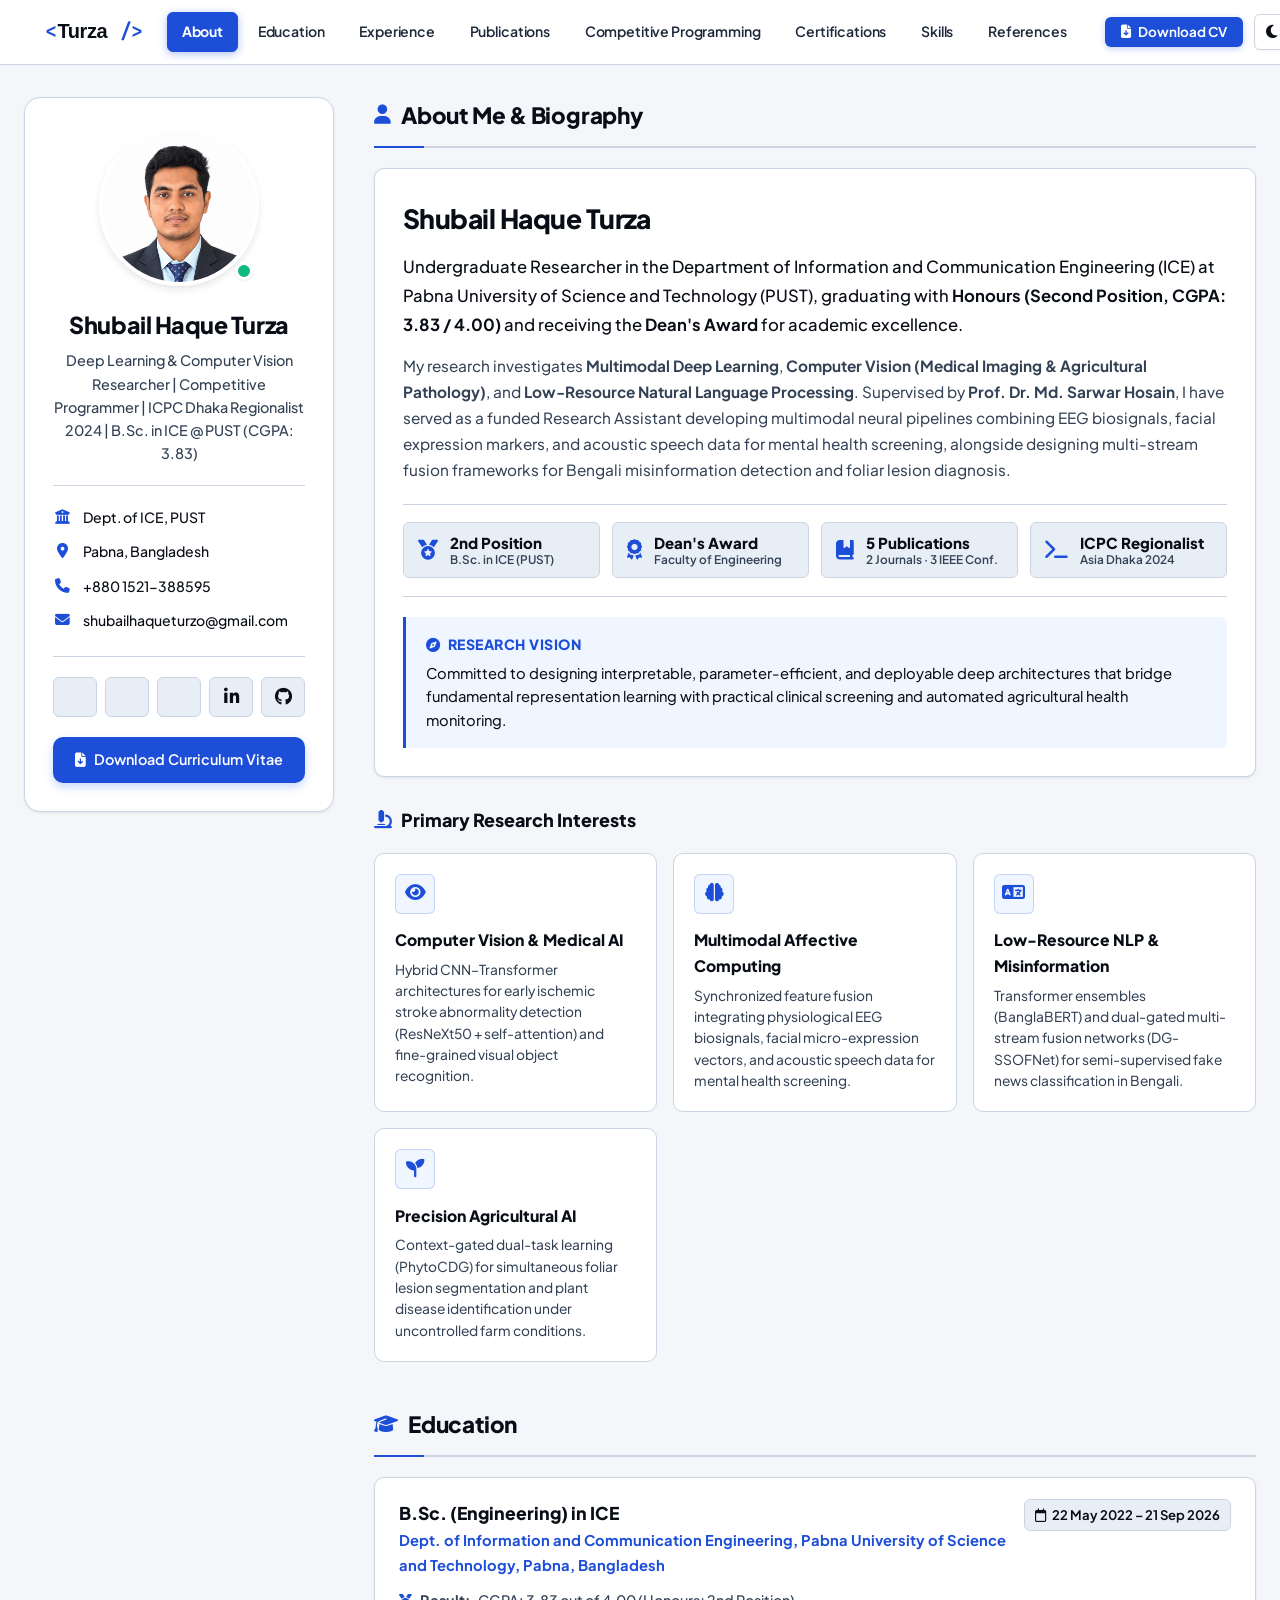
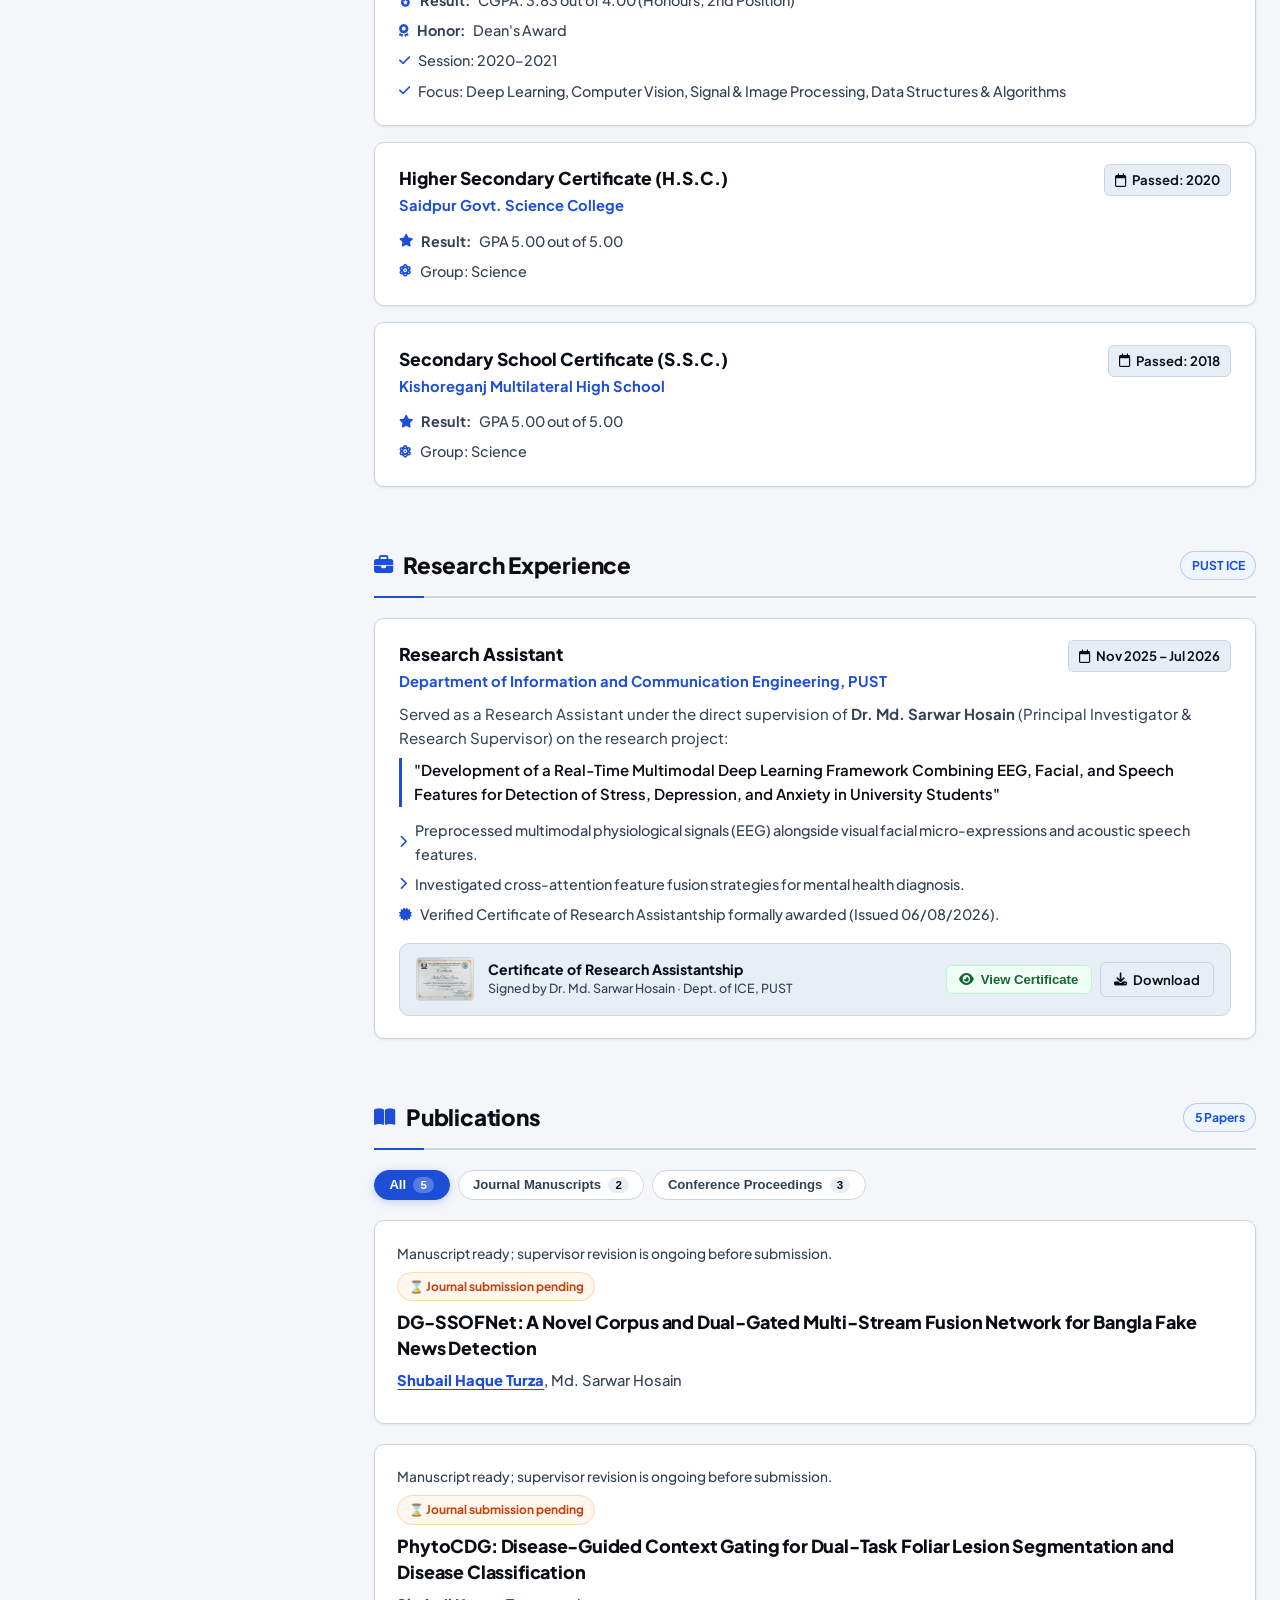
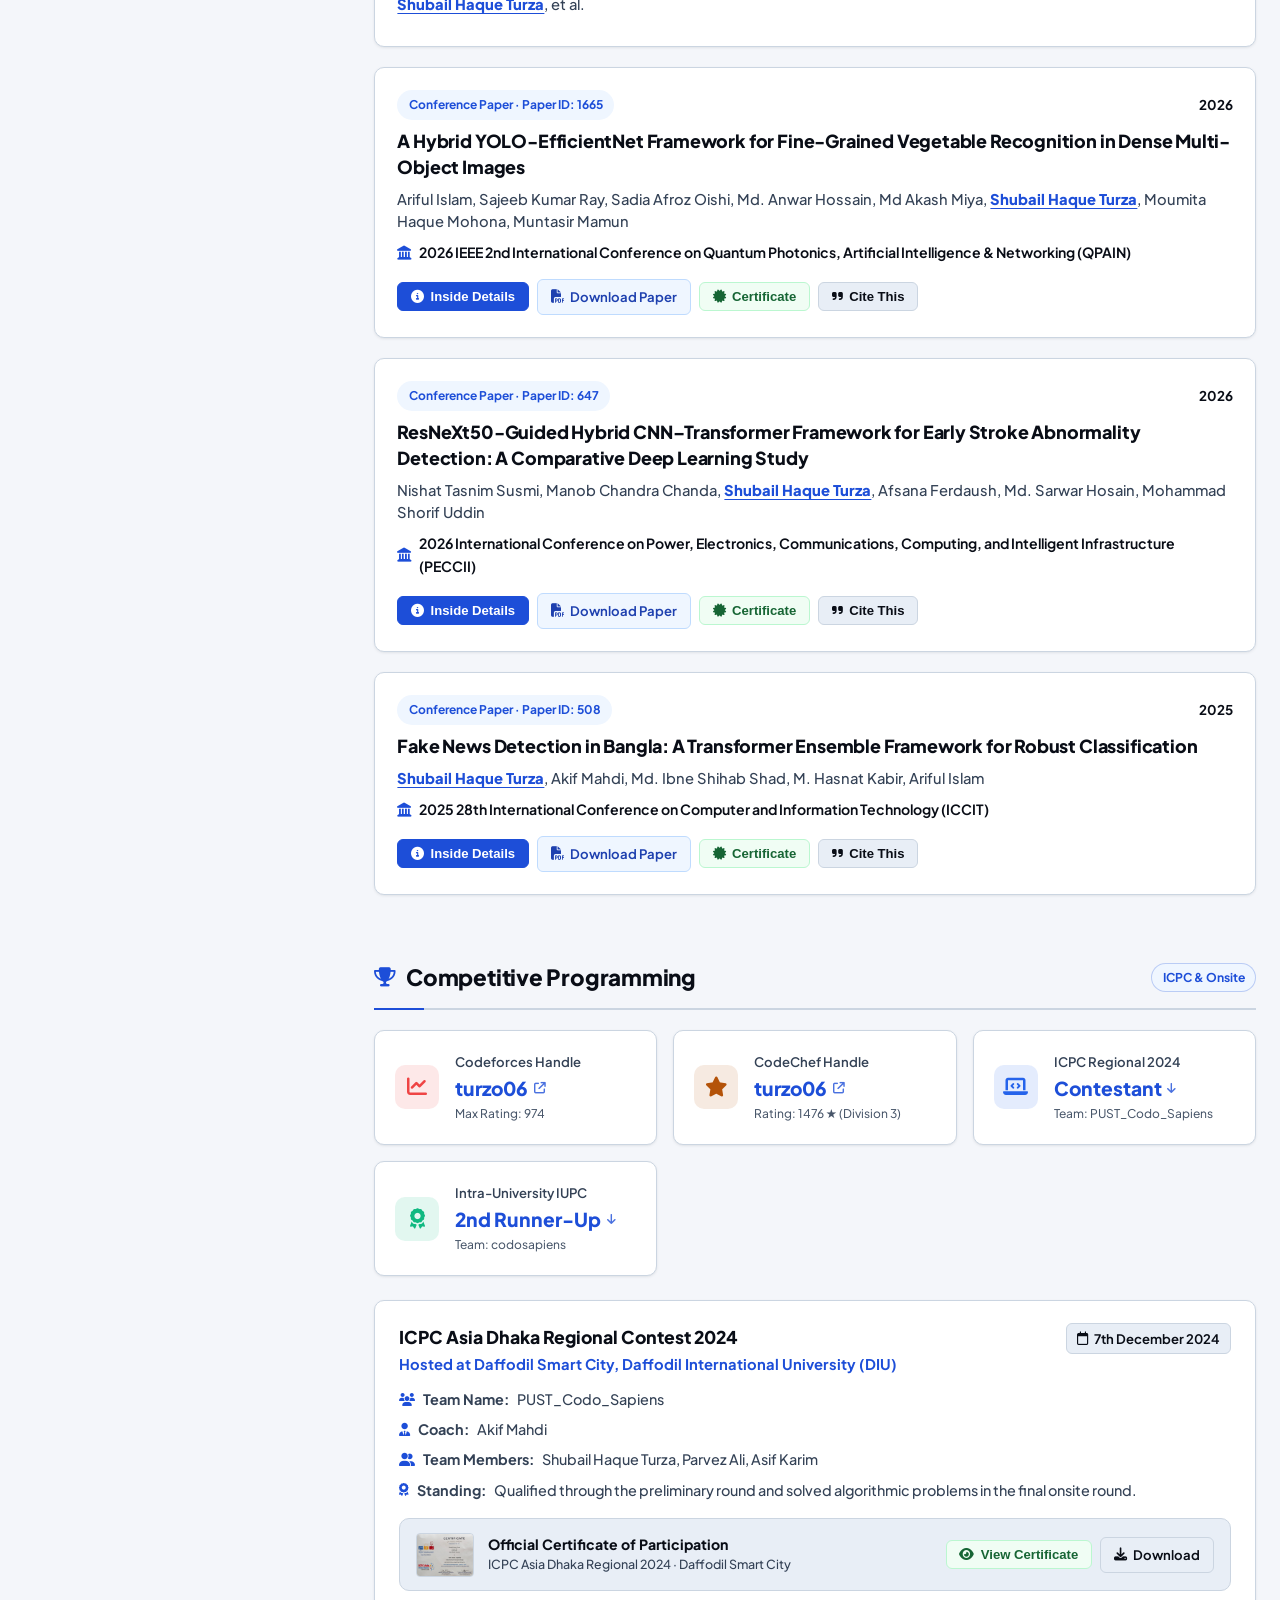
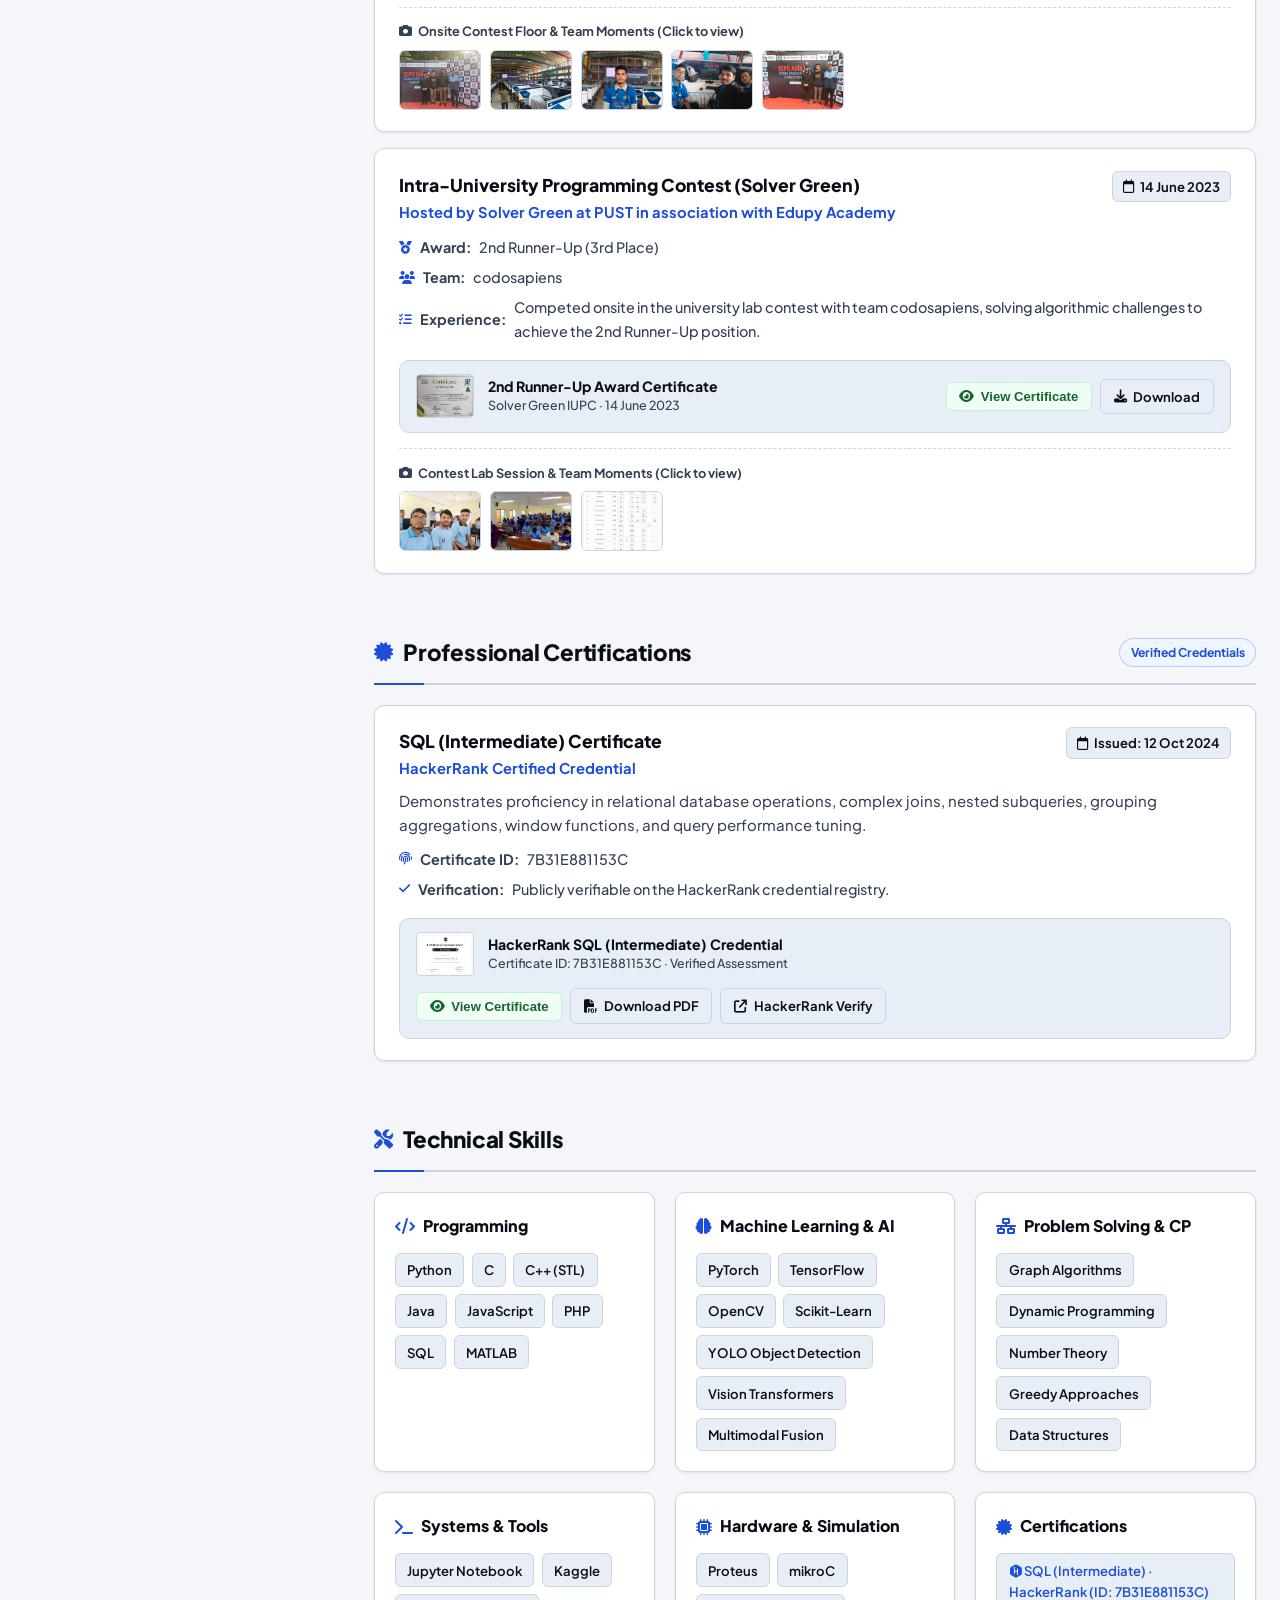
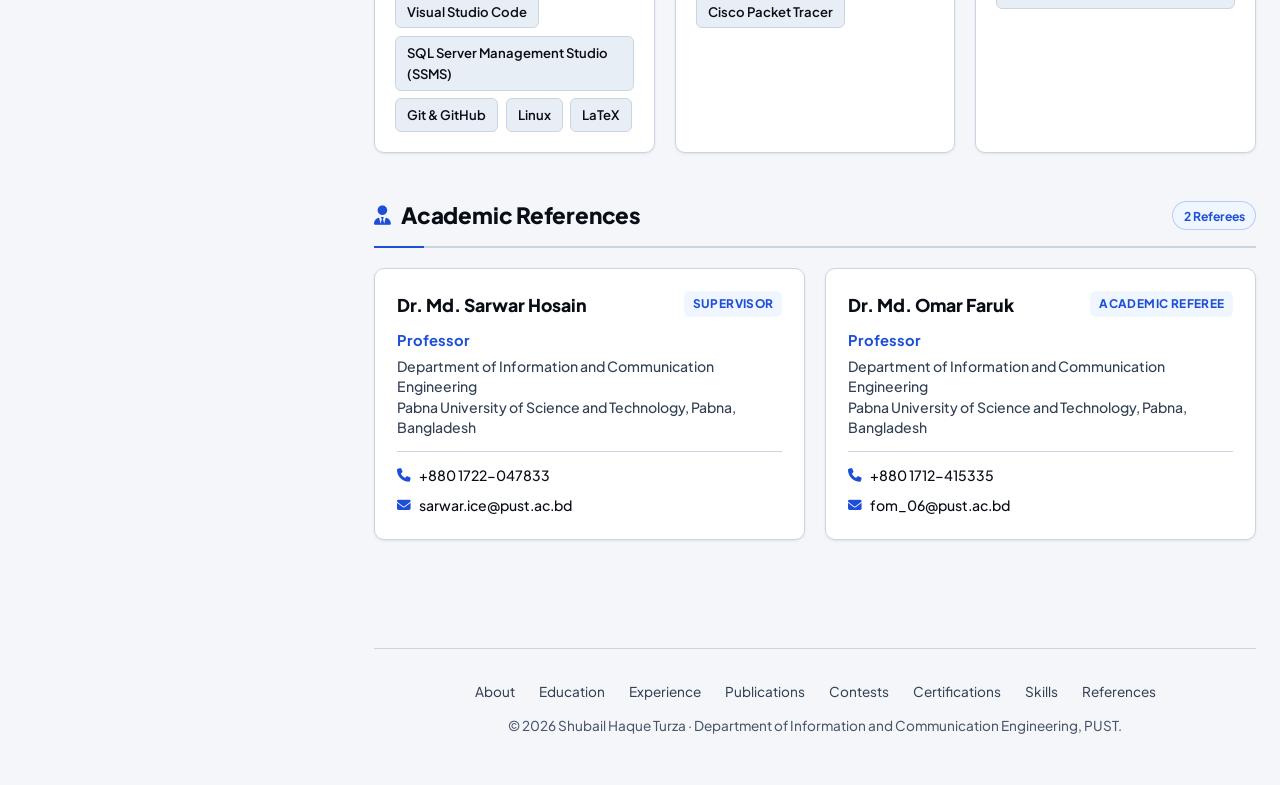
==== commit 5f33e820: "Remove Honors & Awards section and navbar link" ====
--- a/index.html
+++ b/index.html
@@ -21,7 +21,7 @@
   <!-- Icons & Fonts -->
   <link rel="stylesheet" href="https://cdnjs.cloudflare.com/ajax/libs/font-awesome/6.5.2/css/all.min.css" />
   <link rel="stylesheet" href="https://cdn.jsdelivr.net/gh/jpswalsh/academicons@1/css/academicons.min.css" />
-  <link rel="stylesheet" href="assets/css/style.css?v=3.5" />
+  <link rel="stylesheet" href="assets/css/style.css?v=3.6" />
 
   <!-- Theme Initialization (Default: White / Light Mode) -->
   <script>
@@ -55,7 +55,6 @@
           <li><a href="#experience" class="nav-link">Experience</a></li>
           <li><a href="#publications" class="nav-link">Publications</a></li>
           <li><a href="#contests" class="nav-link">Competitive Programming</a></li>
-          <li><a href="#awards" class="nav-link">Honors</a></li>
           <li><a href="#certifications" class="nav-link">Certifications</a></li>
           <li><a href="#skills" class="nav-link">Skills</a></li>
           <li><a href="#references" class="nav-link">References</a></li>
@@ -635,78 +634,6 @@
           </div>
         </section>
 
-        <!-- Honors & Awards -->
-        <section id="awards" class="content-section">
-          <div class="section-header">
-            <h2 class="section-title">
-              <i class="fa-solid fa-award"></i> Honors & Awards
-            </h2>
-            <span class="section-badge">Academic Excellence</span>
-          </div>
-
-          <div class="awards-grid">
-            <div class="award-card">
-              <div class="award-badge-icon"><i class="fa-solid fa-crown"></i></div>
-              <div class="award-body">
-                <div class="award-title">Dean's Award</div>
-                <div class="award-issuer">Faculty of Engineering and Technology, PUST</div>
-                <div class="award-desc">Conferred for distinguished academic achievement throughout the four-year B.Sc. (Engineering) curriculum in ICE.</div>
-              </div>
-              <span class="award-date">B.Sc. Honours</span>
-            </div>
-
-            <div class="award-card">
-              <div class="award-badge-icon"><i class="fa-solid fa-medal"></i></div>
-              <div class="award-body">
-                <div class="award-title">2nd Position in Department (Honours Distinction)</div>
-                <div class="award-issuer">Dept. of Information and Communication Engineering, PUST</div>
-                <div class="award-desc">Achieved Second Merit Position among graduating engineers with a cumulative grade point average of <strong>3.83 out of 4.00</strong> (Session 2020–2021).</div>
-              </div>
-              <span class="award-date">Class of 2026</span>
-            </div>
-
-            <div class="award-card">
-              <div class="award-badge-icon"><i class="fa-solid fa-terminal"></i></div>
-              <div class="award-body">
-                <div class="award-title">ICPC Asia Dhaka Regional Finalist</div>
-                <div class="award-issuer">International Collegiate Programming Contest (ICPC)</div>
-                <div class="award-desc">Qualified for and competed onsite in the national regional contest at Daffodil Smart City representing PUST (Team: PUST_Codo_Sapiens).</div>
-              </div>
-              <span class="award-date">Dec 2024</span>
-            </div>
-
-            <div class="award-card">
-              <div class="award-badge-icon"><i class="fa-solid fa-trophy"></i></div>
-              <div class="award-body">
-                <div class="award-title">2nd Runner-Up (3rd Place) — Solver Green IUPC</div>
-                <div class="award-issuer">Solver Green & Edupy Academy, PUST</div>
-                <div class="award-desc">Awarded 2nd Runner-Up in the university-wide programming contest with team codosapiens, solving algorithmic challenges in 149 penalty minutes.</div>
-              </div>
-              <span class="award-date">Jun 2023</span>
-            </div>
-
-            <div class="award-card">
-              <div class="award-badge-icon"><i class="fa-solid fa-handshake-angle"></i></div>
-              <div class="award-body">
-                <div class="award-title">Funded Research Assistantship</div>
-                <div class="award-issuer">Pabna University of Science and Technology (PI: Dr. Md. Sarwar Hosain)</div>
-                <div class="award-desc">Appointed Research Assistant on multimodal mental health deep learning combining EEG, facial, and acoustic speech modalities; awarded Certificate of Assistantship.</div>
-              </div>
-              <span class="award-date">2025 – 2026</span>
-            </div>
-
-            <div class="award-card">
-              <div class="award-badge-icon"><i class="fa-solid fa-star"></i></div>
-              <div class="award-body">
-                <div class="award-title">Golden GPA 5.00 / 5.00 (H.S.C. & S.S.C.)</div>
-                <div class="award-issuer">Saidpur Govt. Science College & Kishoreganj Multilateral High School</div>
-                <div class="award-desc">Achieved perfect GPA 5.00 in both Higher Secondary Certificate (2020) and Secondary School Certificate (2018) examinations under Science group.</div>
-              </div>
-              <span class="award-date">2018, 2020</span>
-            </div>
-          </div>
-        </section>
-
         <!-- Professional Certifications -->
         <section id="certifications" class="content-section">
           <div class="section-header">
--- a/assets/css/style.css
+++ b/assets/css/style.css
@@ -709,86 +709,6 @@
   margin: 0;
 }
 
-/* Honors & Awards Section */
-.awards-grid {
-  display: grid;
-  grid-template-columns: repeat(auto-fit, minmax(310px, 1fr));
-  gap: 1.1rem;
-}
-
-.award-card {
-  background: var(--bg-card);
-  border: 1.5px solid var(--border-color);
-  border-radius: var(--radius-md);
-  padding: 1.25rem;
-  display: flex;
-  gap: 1rem;
-  align-items: flex-start;
-  transition: var(--transition);
-}
-
-.award-card:hover {
-  border-color: var(--accent);
-  transform: translateY(-2px);
-  box-shadow: var(--shadow-sm);
-}
-
-.award-badge-icon {
-  width: 44px;
-  height: 44px;
-  border-radius: 50%;
-  background: var(--accent-light);
-  border: 1.5px solid rgba(29, 78, 216, 0.25);
-  color: var(--accent);
-  display: flex;
-  align-items: center;
-  justify-content: center;
-  font-size: 1.2rem;
-  flex-shrink: 0;
-}
-
-[data-theme="dark"] .award-badge-icon {
-  border-color: rgba(59, 130, 246, 0.4);
-}
-
-.award-body {
-  flex: 1;
-}
-
-.award-title {
-  font-size: 0.98rem;
-  font-weight: 800;
-  color: var(--text-main);
-  line-height: 1.35;
-  margin-bottom: 0.25rem;
-}
-
-.award-issuer {
-  font-size: 0.82rem;
-  font-weight: 700;
-  color: var(--accent);
-  margin-bottom: 0.45rem;
-}
-
-.award-desc {
-  font-size: 0.85rem;
-  color: var(--text-muted);
-  line-height: 1.5;
-  font-weight: 450;
-}
-
-.award-date {
-  font-size: 0.74rem;
-  font-weight: 700;
-  color: var(--text-light);
-  background: var(--bg-muted);
-  border: 1px solid var(--border-color);
-  padding: 0.2rem 0.55rem;
-  border-radius: var(--radius-sm);
-  white-space: nowrap;
-  flex-shrink: 0;
-}
-
 /* Academic & Timeline Cards */
 .timeline-card {
   background: var(--bg-card);
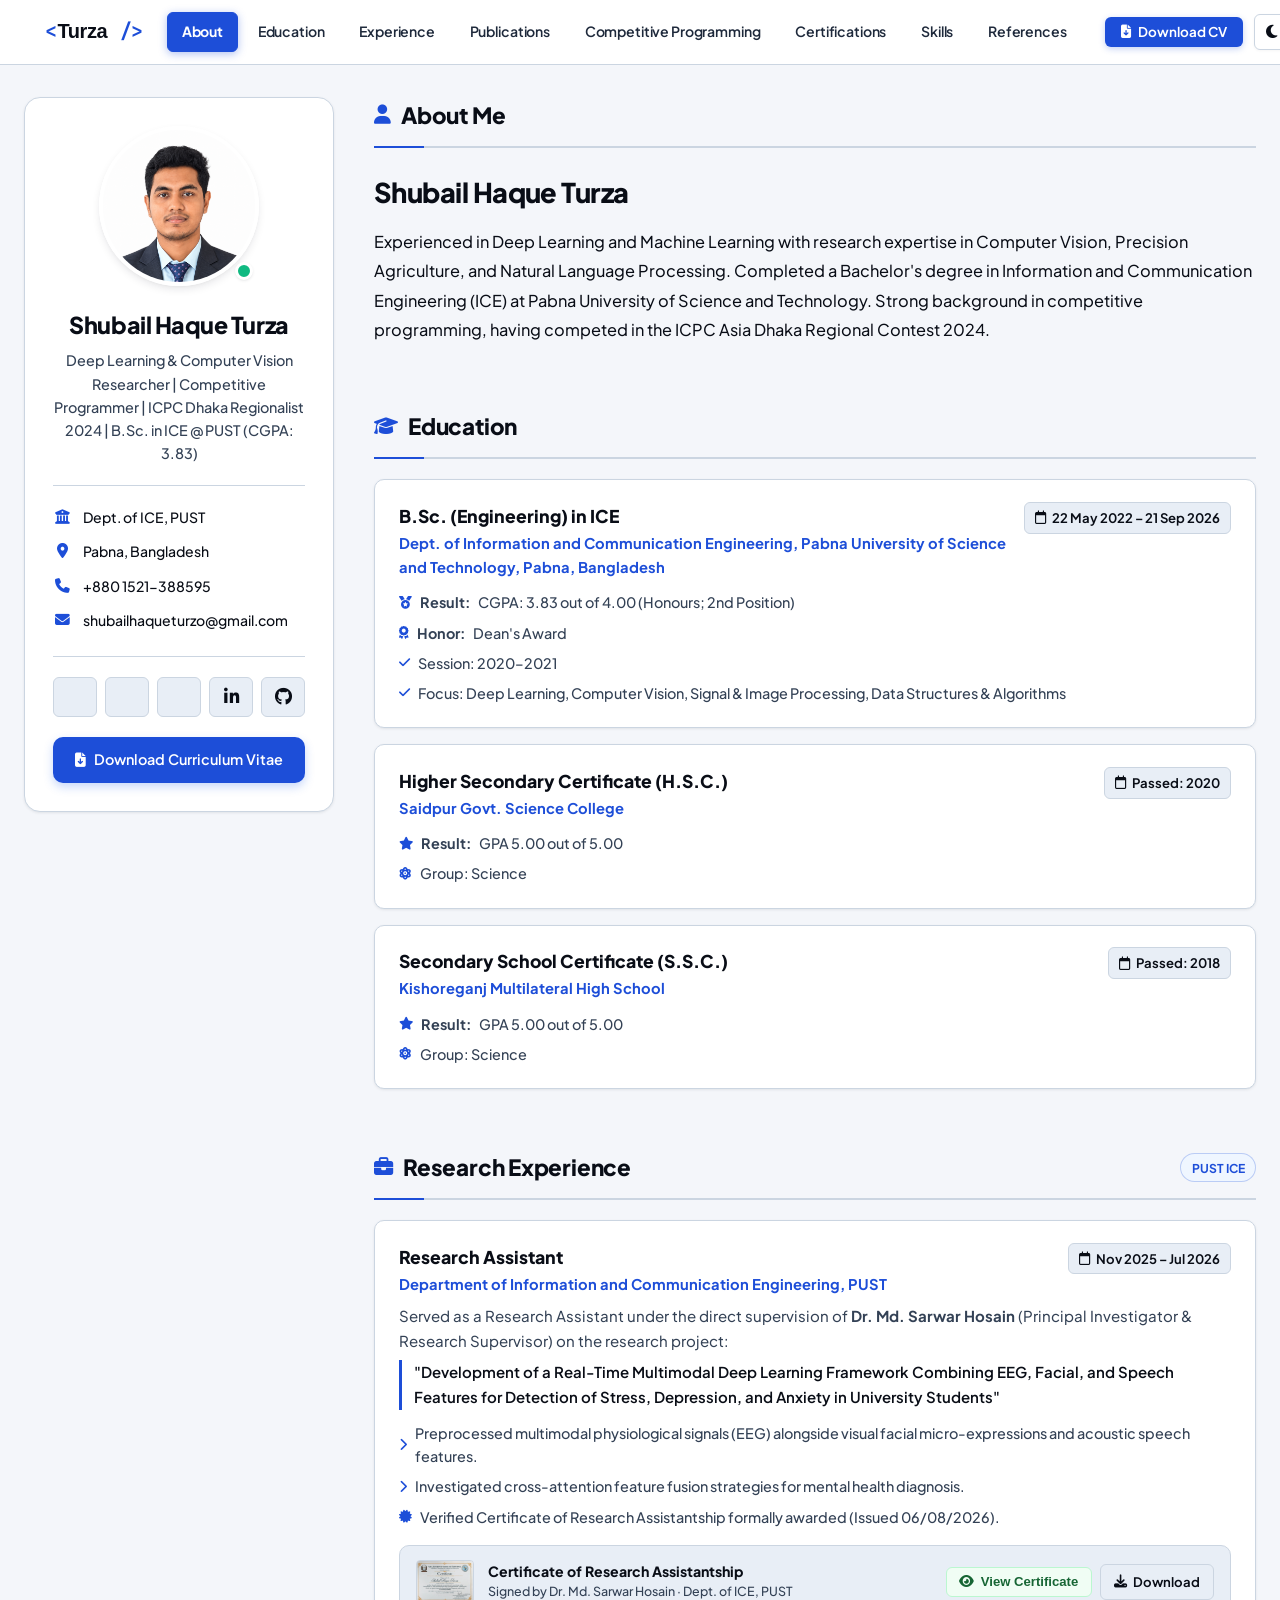
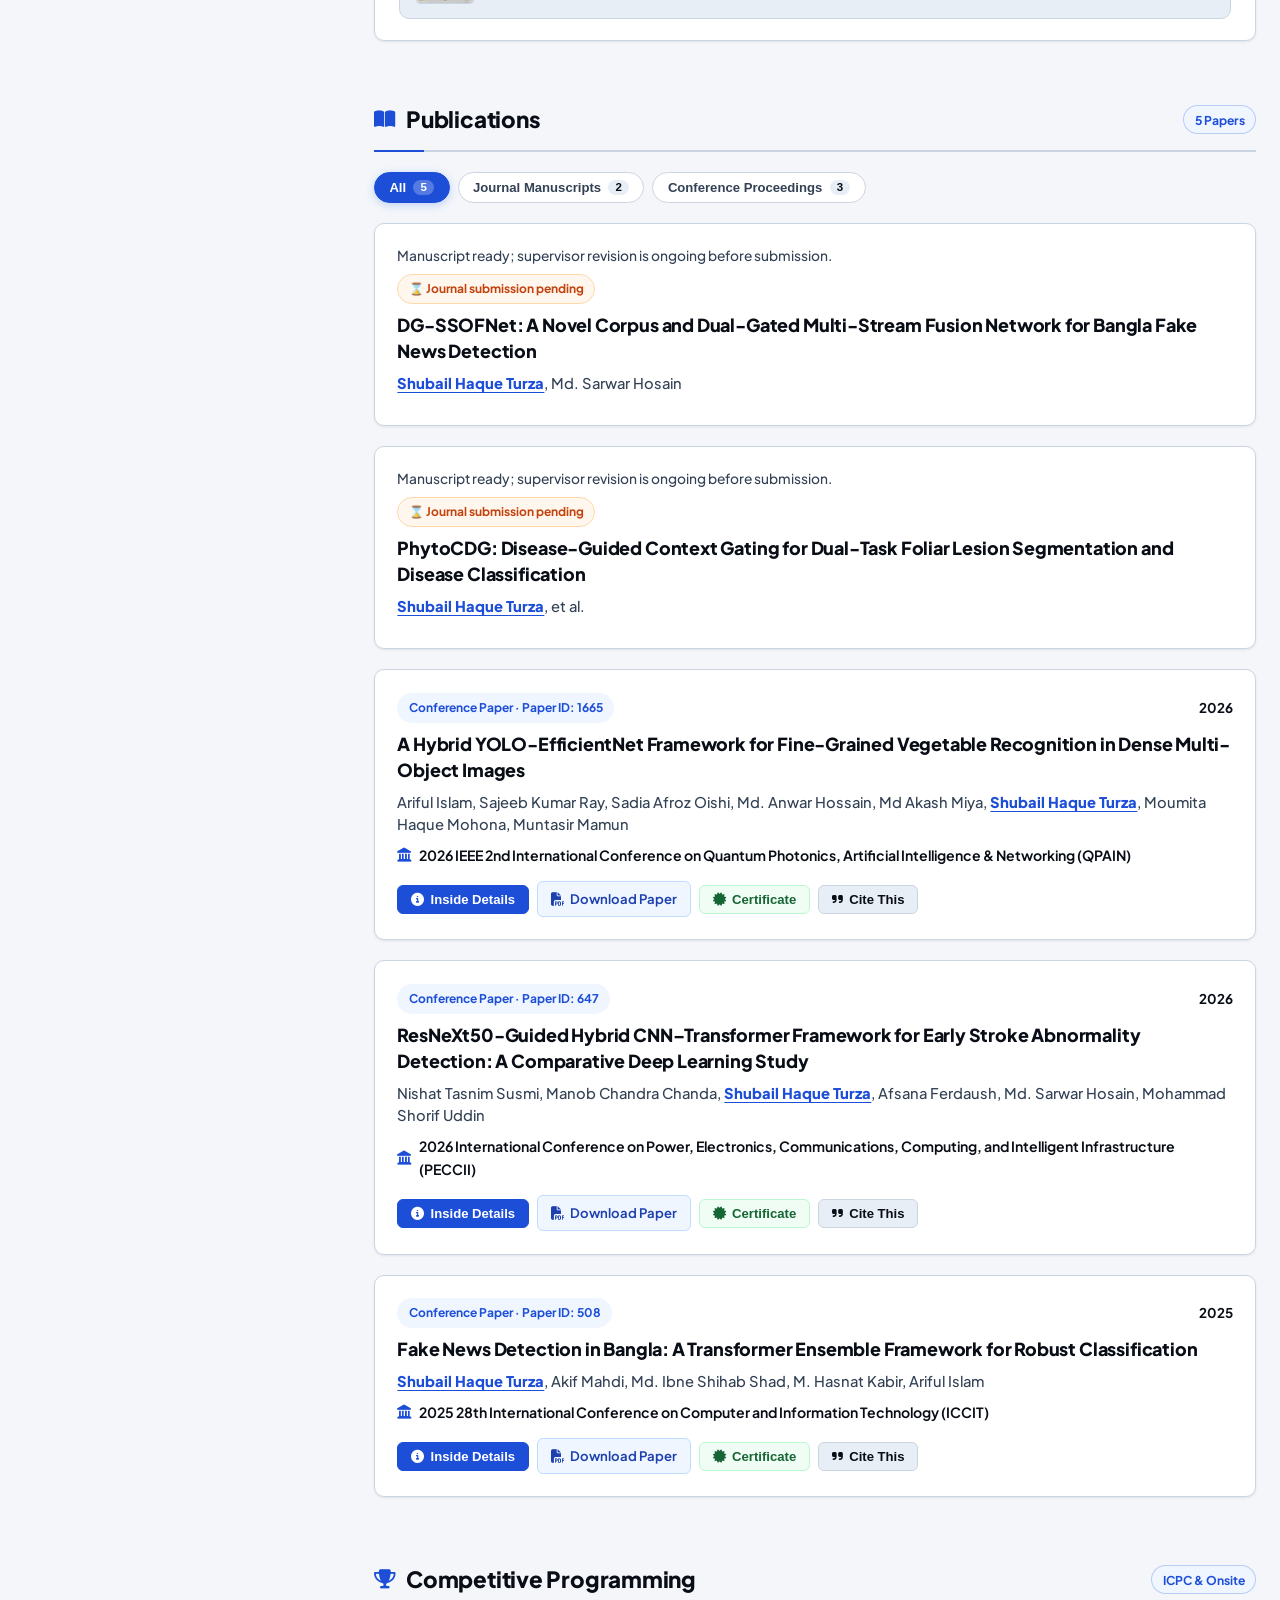
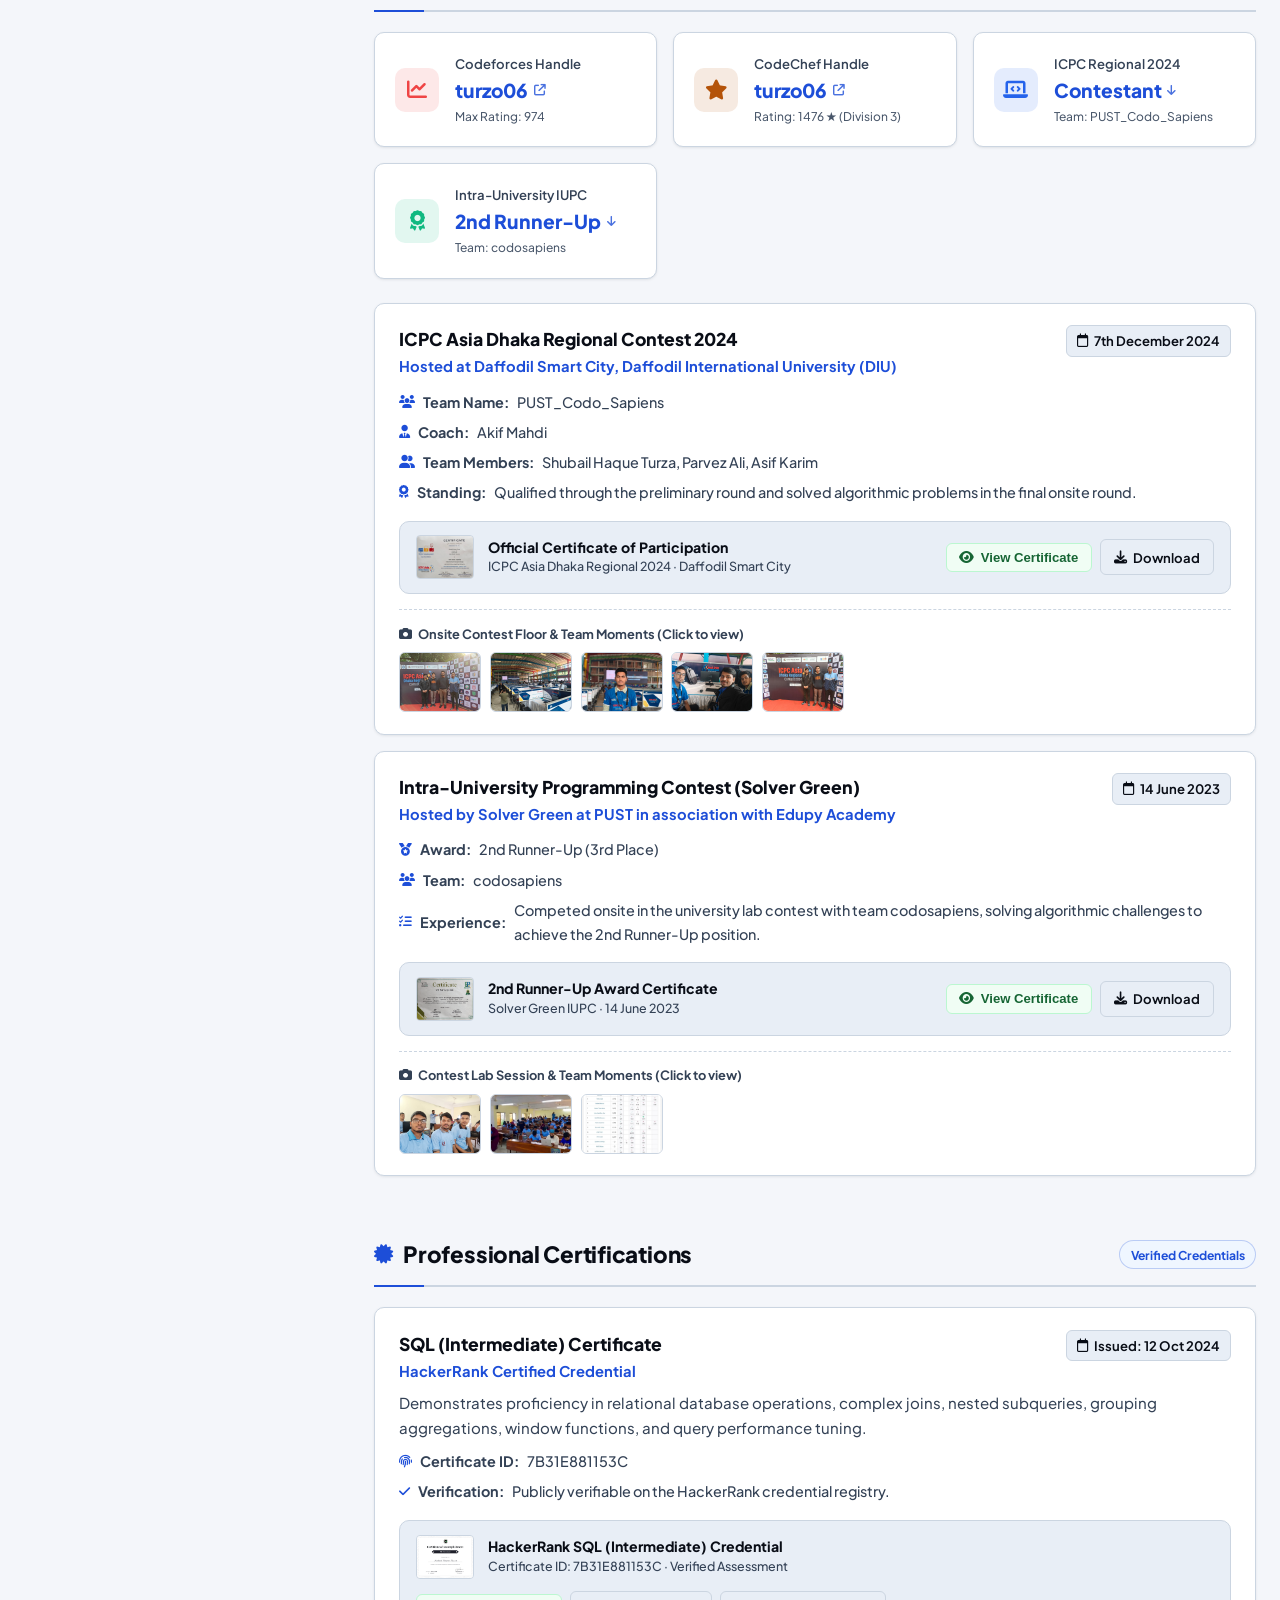
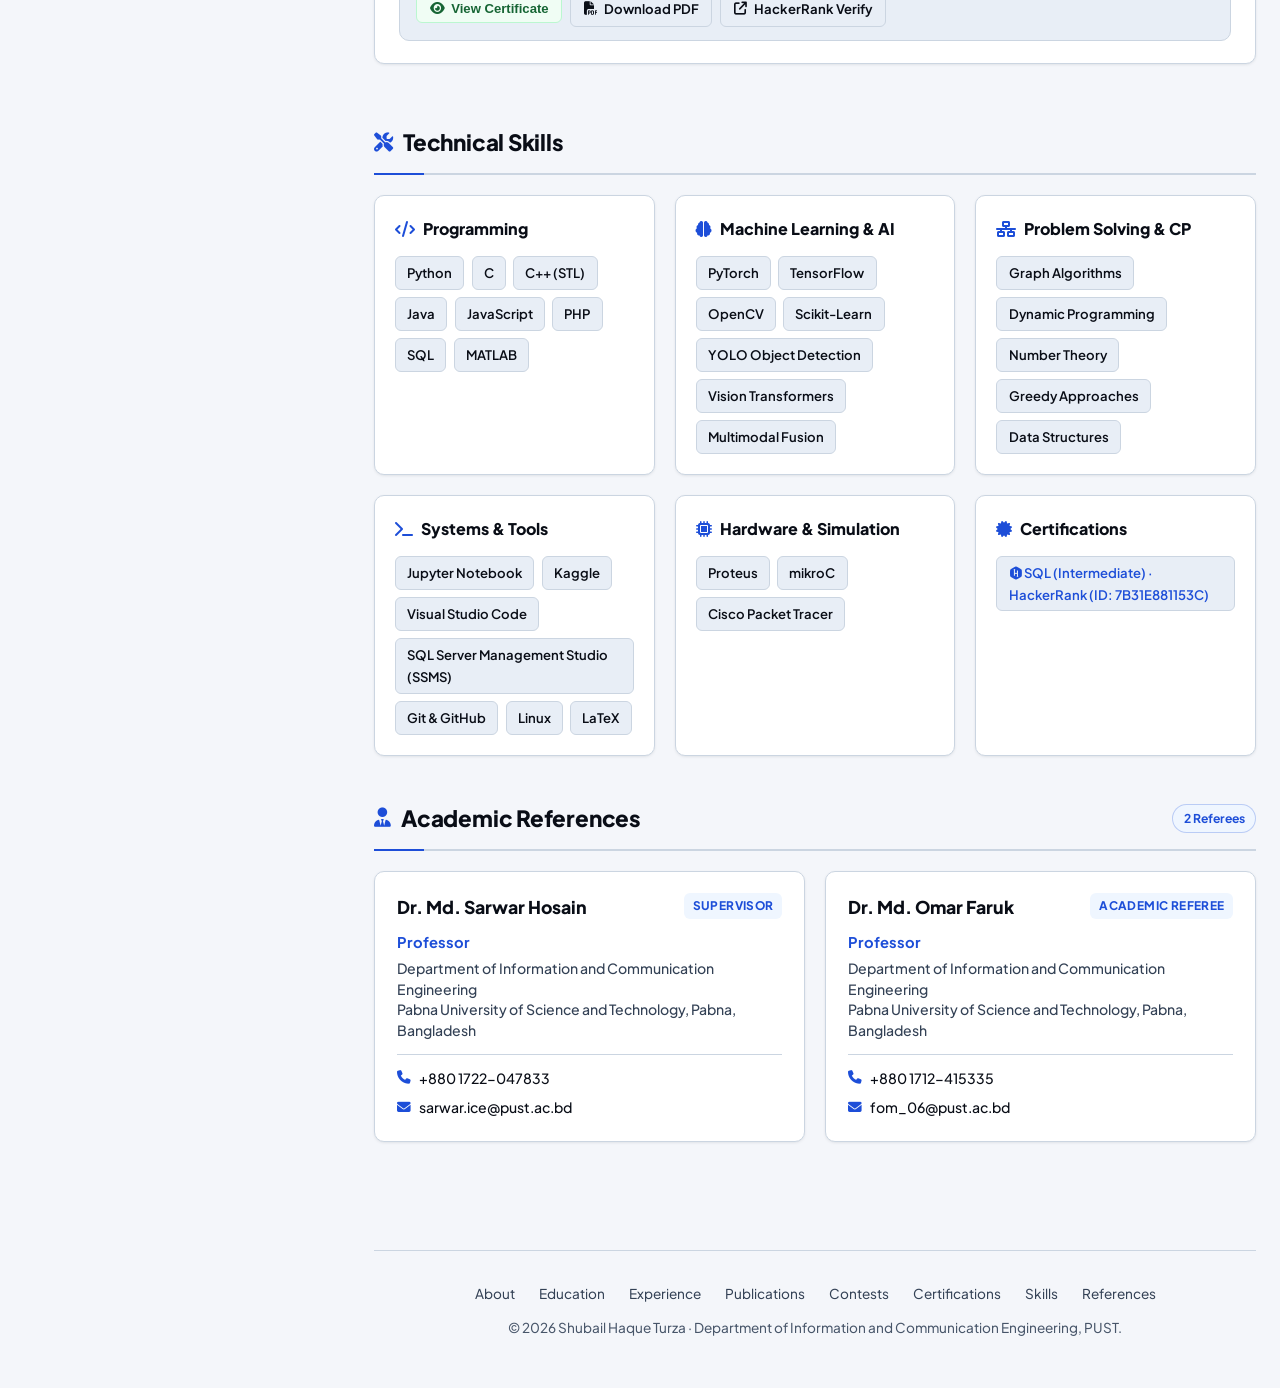
==== commit 15e9594a: "Restore previous concise About Me and remove bottom highlight chips and icons" ====
--- a/index.html
+++ b/index.html
@@ -21,7 +21,7 @@
   <!-- Icons & Fonts -->
   <link rel="stylesheet" href="https://cdnjs.cloudflare.com/ajax/libs/font-awesome/6.5.2/css/all.min.css" />
   <link rel="stylesheet" href="https://cdn.jsdelivr.net/gh/jpswalsh/academicons@1/css/academicons.min.css" />
-  <link rel="stylesheet" href="assets/css/style.css?v=3.6" />
+  <link rel="stylesheet" href="assets/css/style.css?v=3.7" />
 
   <!-- Theme Initialization (Default: White / Light Mode) -->
   <script>
@@ -140,89 +140,19 @@
       <!-- Right Main Content -->
       <main class="content-area">
 
-        <!-- Biography / About -->
+        <!-- About -->
         <section id="about" class="content-section">
           <div class="section-header">
             <h2 class="section-title">
-              <i class="fa-solid fa-user"></i> About Me & Biography
+              <i class="fa-solid fa-user"></i> About Me
             </h2>
           </div>
 
-          <div class="about-hero-card">
+          <div class="about-text">
             <h3 class="about-name">Shubail Haque Turza</h3>
-            <p class="about-lead">
-              Undergraduate Researcher in the Department of Information and Communication Engineering (ICE) at Pabna University of Science and Technology (PUST), graduating with <strong>Honours (Second Position, CGPA: 3.83 / 4.00)</strong> and receiving the <strong>Dean's Award</strong> for academic excellence.
+            <p>
+              Experienced in Deep Learning and Machine Learning with research expertise in Computer Vision, Precision Agriculture, and Natural Language Processing. Completed a Bachelor's degree in Information and Communication Engineering (ICE) at Pabna University of Science and Technology. Strong background in competitive programming, having competed in the ICPC Asia Dhaka Regional Contest 2024.
             </p>
-            <p class="about-desc">
-              My research investigates <strong>Multimodal Deep Learning</strong>, <strong>Computer Vision (Medical Imaging & Agricultural Pathology)</strong>, and <strong>Low-Resource Natural Language Processing</strong>. Supervised by <strong>Prof. Dr. Md. Sarwar Hosain</strong>, I have served as a funded Research Assistant developing multimodal neural pipelines combining EEG biosignals, facial expression markers, and acoustic speech data for mental health screening, alongside designing multi-stream fusion frameworks for Bengali misinformation detection and foliar lesion diagnosis.
-            </p>
-
-            <!-- Quick Academic Highlights Bar -->
-            <div class="academic-highlights-bar">
-              <div class="highlight-chip">
-                <i class="fa-solid fa-medal"></i>
-                <div>
-                  <span class="chip-val">2nd Position</span>
-                  <span class="chip-lbl">B.Sc. in ICE (PUST)</span>
-                </div>
-              </div>
-              <div class="highlight-chip">
-                <i class="fa-solid fa-award"></i>
-                <div>
-                  <span class="chip-val">Dean's Award</span>
-                  <span class="chip-lbl">Faculty of Engineering</span>
-                </div>
-              </div>
-              <div class="highlight-chip">
-                <i class="fa-solid fa-book-bookmark"></i>
-                <div>
-                  <span class="chip-val">5 Publications</span>
-                  <span class="chip-lbl">2 Journals · 3 IEEE Conf.</span>
-                </div>
-              </div>
-              <div class="highlight-chip">
-                <i class="fa-solid fa-terminal"></i>
-                <div>
-                  <span class="chip-val">ICPC Regionalist</span>
-                  <span class="chip-lbl">Asia Dhaka 2024</span>
-                </div>
-              </div>
-            </div>
-
-            <!-- Research Vision Block -->
-            <div class="research-vision-box">
-              <div class="vision-title"><i class="fa-solid fa-compass"></i> Research Vision</div>
-              <p class="vision-text">
-                Committed to designing interpretable, parameter-efficient, and deployable deep architectures that bridge fundamental representation learning with practical clinical screening and automated agricultural health monitoring.
-              </p>
-            </div>
-          </div>
-
-          <!-- Structured Research Interests -->
-          <div class="research-interests-wrapper">
-            <h4 class="sub-section-title"><i class="fa-solid fa-microscope"></i> Primary Research Interests</h4>
-            <div class="interests-grid">
-              <div class="interest-card">
-                <div class="interest-card-icon"><i class="fa-solid fa-eye"></i></div>
-                <div class="interest-card-title">Computer Vision & Medical AI</div>
-                <p class="interest-card-desc">Hybrid CNN–Transformer architectures for early ischemic stroke abnormality detection (ResNeXt50 + self-attention) and fine-grained visual object recognition.</p>
-              </div>
-              <div class="interest-card">
-                <div class="interest-card-icon"><i class="fa-solid fa-brain"></i></div>
-                <div class="interest-card-title">Multimodal Affective Computing</div>
-                <p class="interest-card-desc">Synchronized feature fusion integrating physiological EEG biosignals, facial micro-expression vectors, and acoustic speech data for mental health screening.</p>
-              </div>
-              <div class="interest-card">
-                <div class="interest-card-icon"><i class="fa-solid fa-language"></i></div>
-                <div class="interest-card-title">Low-Resource NLP & Misinformation</div>
-                <p class="interest-card-desc">Transformer ensembles (BanglaBERT) and dual-gated multi-stream fusion networks (DG-SSOFNet) for semi-supervised fake news classification in Bengali.</p>
-              </div>
-              <div class="interest-card">
-                <div class="interest-card-icon"><i class="fa-solid fa-seedling"></i></div>
-                <div class="interest-card-title">Precision Agricultural AI</div>
-                <p class="interest-card-desc">Context-gated dual-task learning (PhytoCDG) for simultaneous foliar lesion segmentation and plant disease identification under uncontrolled farm conditions.</p>
-              </div>
-            </div>
           </div>
         </section>
 
--- a/assets/css/style.css
+++ b/assets/css/style.css
@@ -539,174 +539,25 @@
 }
 
 /* Biography / About */
-.about-hero-card {
-  background: var(--bg-card);
-  border: 1.5px solid var(--border-color);
-  border-radius: var(--radius-md);
-  padding: 1.75rem;
-  box-shadow: var(--shadow-sm);
-  margin-bottom: 1.5rem;
-}
-
 .about-name {
-  font-size: 1.65rem;
+  font-size: 1.7rem;
   font-weight: 800;
   color: var(--text-main);
-  margin-bottom: 0.75rem;
+  margin-bottom: 0.65rem;
   letter-spacing: -0.02em;
 }
 
-.about-lead {
-  font-size: 1.04rem;
-  color: var(--text-main);
-  line-height: 1.75;
-  font-weight: 500;
-  margin-bottom: 0.85rem;
-}
-
-.about-desc {
-  font-size: 0.96rem;
-  color: var(--text-muted);
-  line-height: 1.7;
+.about-text {
+  font-size: 1.02rem;
+  color: var(--text-main);
+  line-height: 1.8;
+  margin-bottom: 1.25rem;
   font-weight: 450;
-  margin-bottom: 1.25rem;
-}
-
-.academic-highlights-bar {
-  display: grid;
-  grid-template-columns: repeat(auto-fit, minmax(180px, 1fr));
-  gap: 0.75rem;
-  padding: 1.1rem 0;
-  border-top: 1.5px solid var(--border-color);
-  border-bottom: 1.5px solid var(--border-color);
-  margin: 1.25rem 0;
-}
-
-.highlight-chip {
-  display: flex;
-  align-items: center;
-  gap: 0.75rem;
-  padding: 0.65rem 0.85rem;
-  background: var(--bg-muted);
-  border: 1.5px solid var(--border-color);
-  border-radius: var(--radius-sm);
-}
-
-.highlight-chip i {
-  color: var(--accent);
-  font-size: 1.25rem;
-  flex-shrink: 0;
-}
-
-.chip-val {
-  display: block;
-  font-size: 0.94rem;
-  font-weight: 800;
-  color: var(--text-main);
-  line-height: 1.2;
-}
-
-.chip-lbl {
-  display: block;
-  font-size: 0.74rem;
-  font-weight: 600;
-  color: var(--text-muted);
-  line-height: 1.3;
-}
-
-.research-vision-box {
-  background: var(--accent-light);
-  border-left: 3.5px solid var(--accent);
-  border-radius: 0 var(--radius-sm) var(--radius-sm) 0;
-  padding: 1rem 1.25rem;
-  margin-top: 1.15rem;
-}
-
-.vision-title {
-  font-size: 0.88rem;
-  font-weight: 800;
-  color: var(--accent);
-  text-transform: uppercase;
-  letter-spacing: 0.5px;
-  display: flex;
-  align-items: center;
-  gap: 0.45rem;
-  margin-bottom: 0.35rem;
-}
-
-.vision-text {
-  font-size: 0.92rem;
-  color: var(--text-main);
-  line-height: 1.6;
-  font-weight: 450;
-  margin: 0;
-}
-
-.research-interests-wrapper {
-  margin-top: 1.75rem;
-}
-
-.sub-section-title {
-  font-size: 1.12rem;
-  font-weight: 800;
-  color: var(--text-main);
-  display: flex;
-  align-items: center;
-  gap: 0.55rem;
-  margin-bottom: 1.1rem;
-}
-
-.sub-section-title i {
-  color: var(--accent);
-}
-
-.interests-grid {
-  display: grid;
-  grid-template-columns: repeat(auto-fit, minmax(260px, 1fr));
-  gap: 1rem;
-}
-
-.interest-card {
-  background: var(--bg-card);
-  border: 1.5px solid var(--border-color);
-  border-radius: var(--radius-md);
-  padding: 1.25rem;
-  transition: var(--transition);
-}
-
-.interest-card:hover {
-  border-color: var(--accent);
-  transform: translateY(-2px);
-  box-shadow: var(--shadow-sm);
-}
-
-.interest-card-icon {
-  width: 40px;
-  height: 40px;
-  border-radius: var(--radius-sm);
-  background: var(--accent-light);
-  border: 1px solid rgba(29, 78, 216, 0.2);
-  color: var(--accent);
-  display: flex;
-  align-items: center;
-  justify-content: center;
-  font-size: 1.15rem;
-  margin-bottom: 0.85rem;
-}
-
-.interest-card-title {
-  font-size: 0.98rem;
-  font-weight: 800;
-  color: var(--text-main);
-  margin-bottom: 0.35rem;
-}
-
-.interest-card-desc {
-  font-size: 0.86rem;
-  color: var(--text-muted);
-  line-height: 1.55;
-  font-weight: 450;
-  margin: 0;
+}
+
+.about-text strong {
+  color: var(--text-main);
+  font-weight: 750;
 }
 
 /* Academic & Timeline Cards */
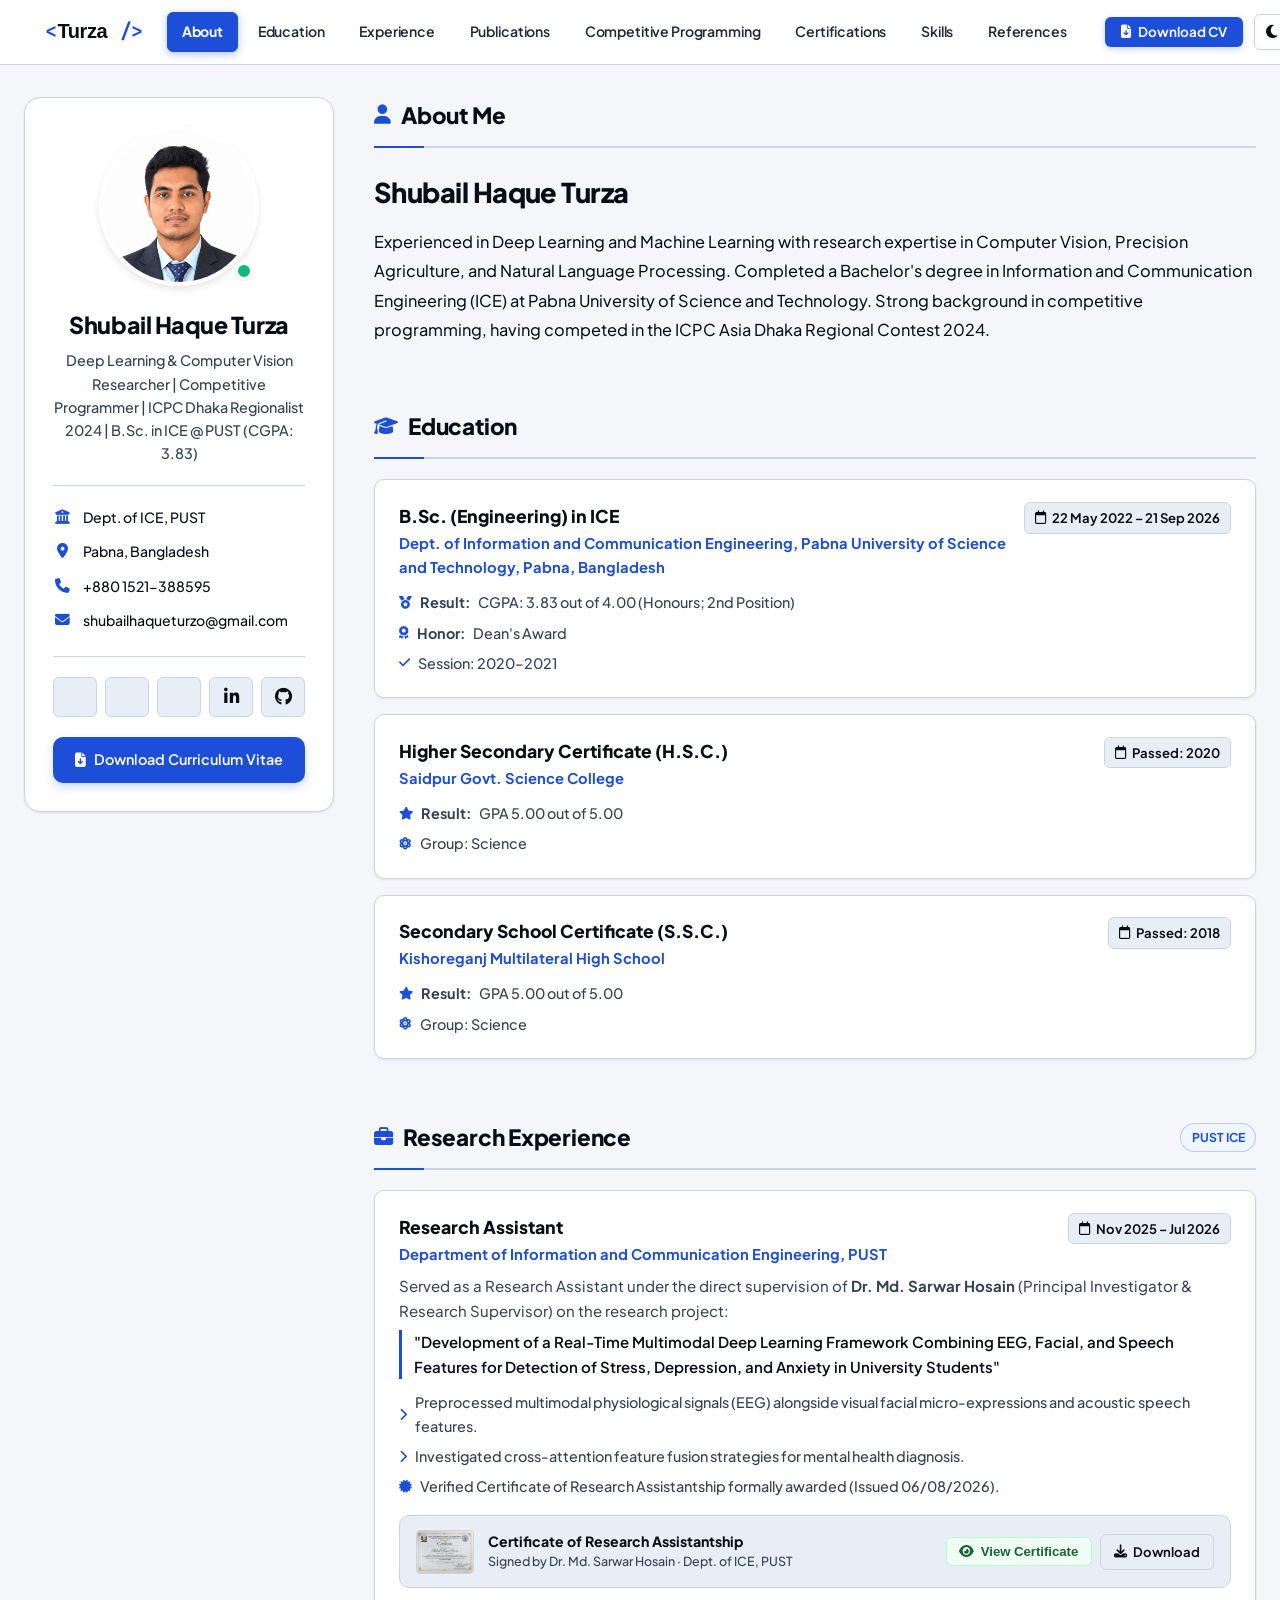
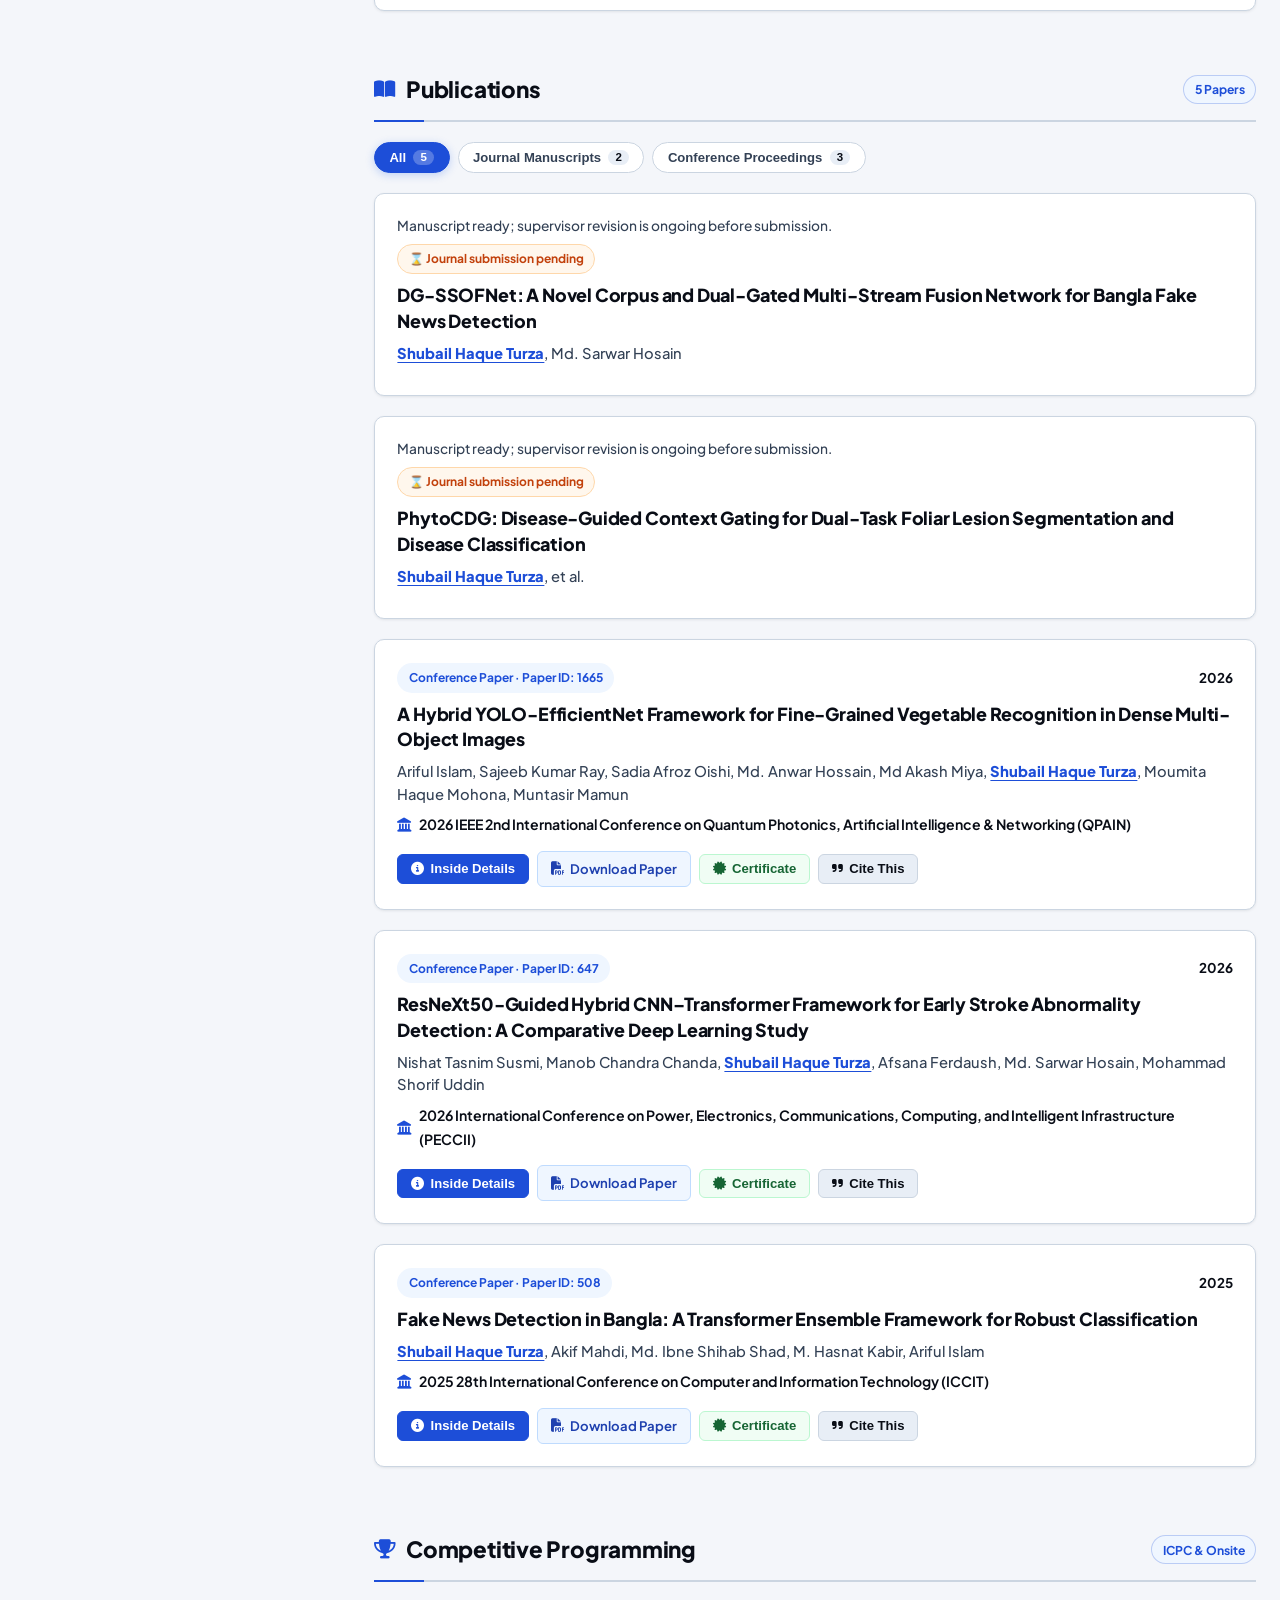
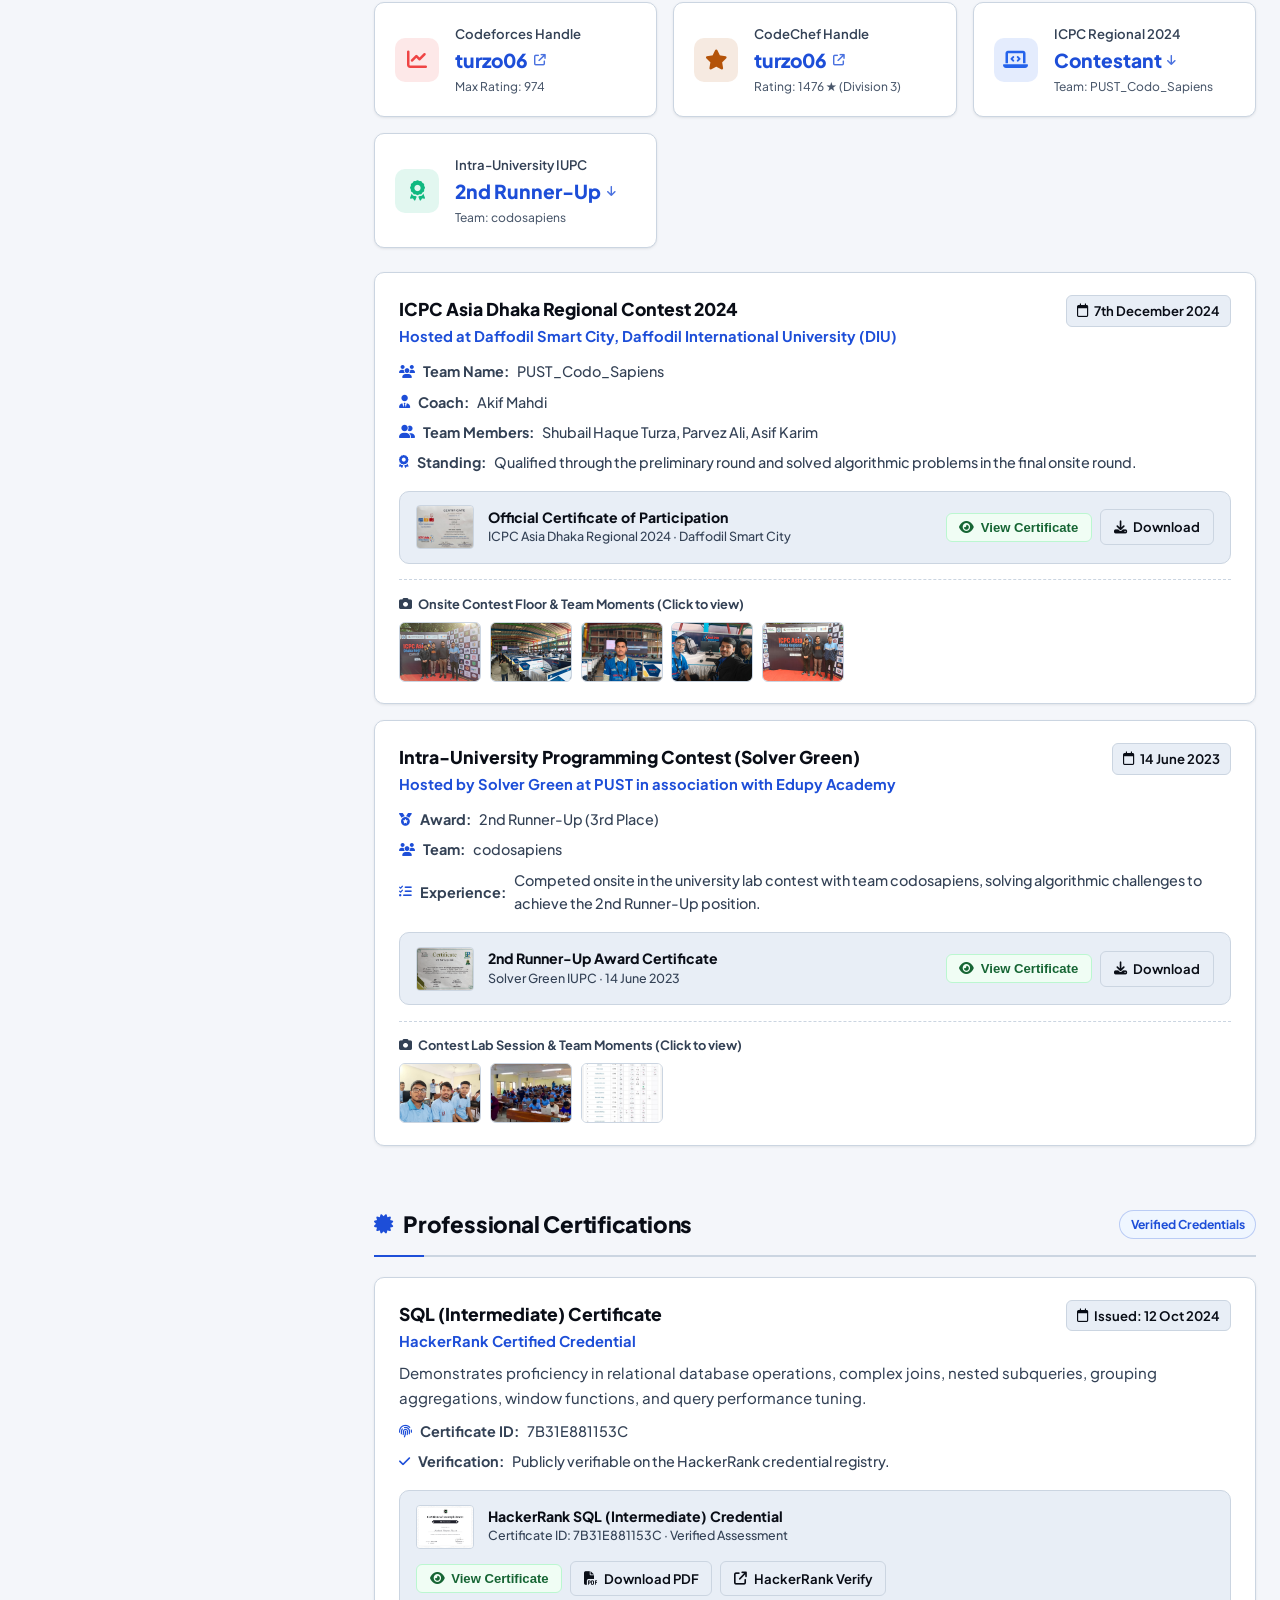
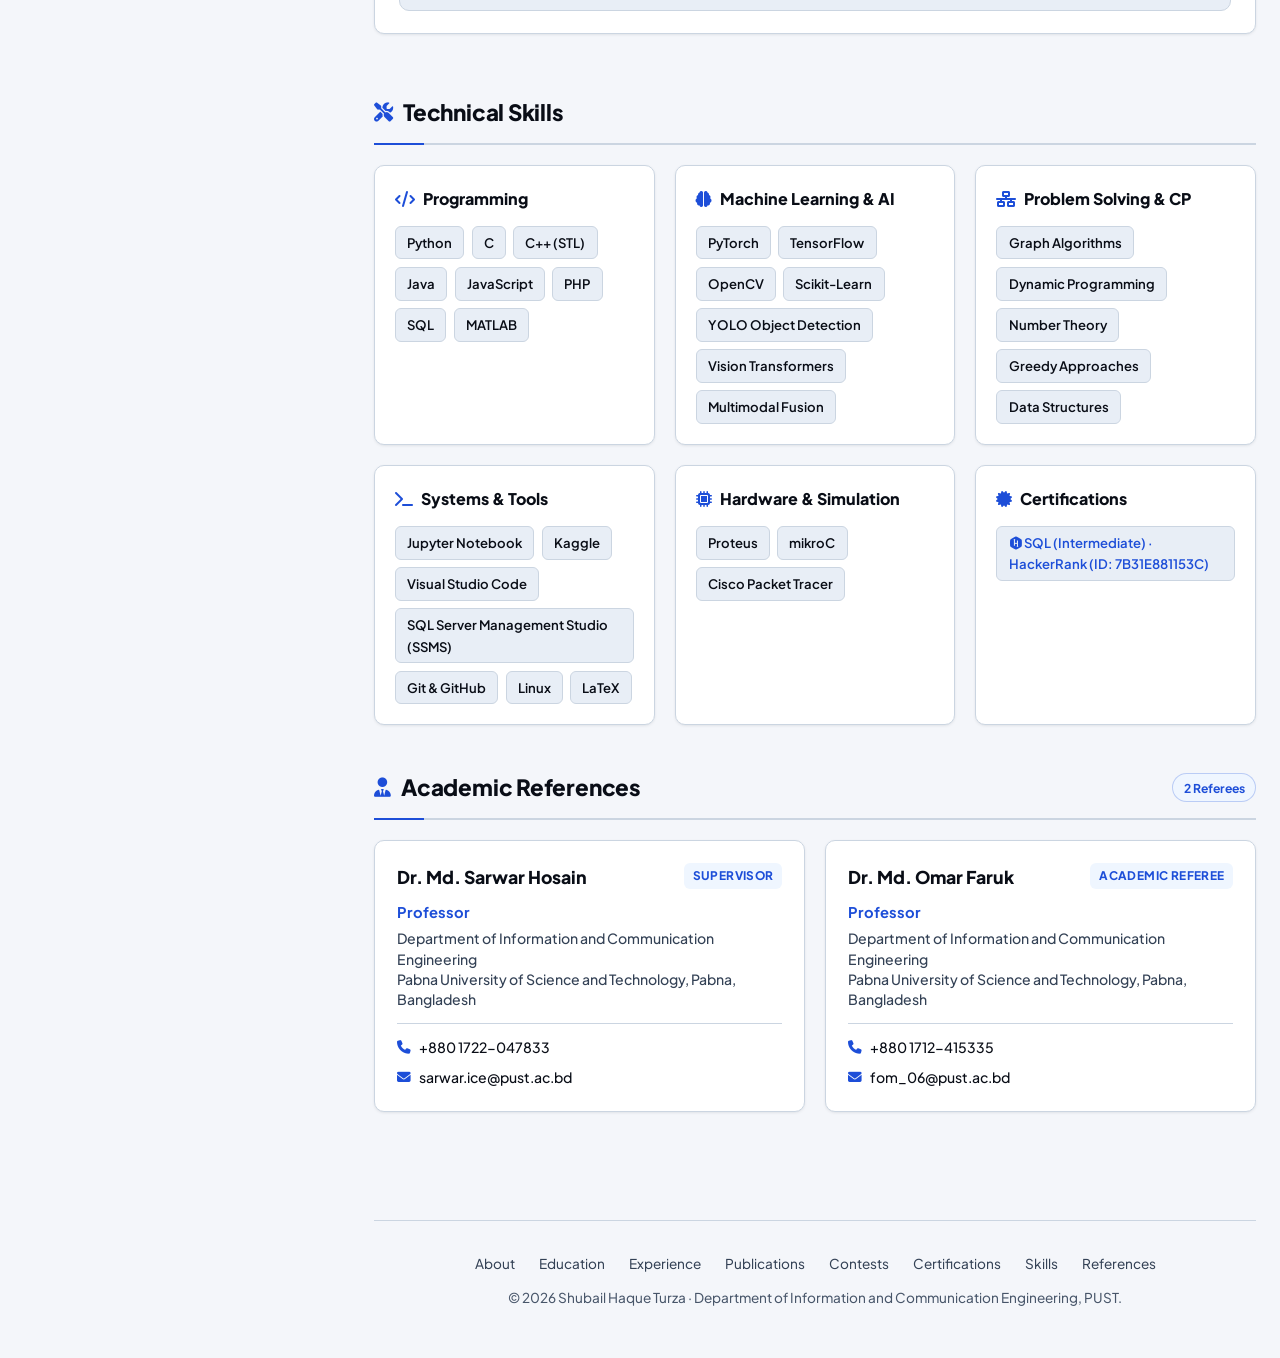
==== commit 447df590: "Remove Focus item from B.Sc. Education card" ====
--- a/index.html
+++ b/index.html
@@ -176,7 +176,6 @@
               <li><i class="fa-solid fa-medal"></i> <strong>Result:</strong> CGPA: 3.83 out of 4.00 (Honours; 2nd Position)</li>
               <li><i class="fa-solid fa-award"></i> <strong>Honor:</strong> Dean's Award</li>
               <li><i class="fa-solid fa-check"></i> Session: 2020–2021</li>
-              <li><i class="fa-solid fa-check"></i> Focus: Deep Learning, Computer Vision, Signal & Image Processing, Data Structures & Algorithms</li>
             </ul>
           </div>
 
